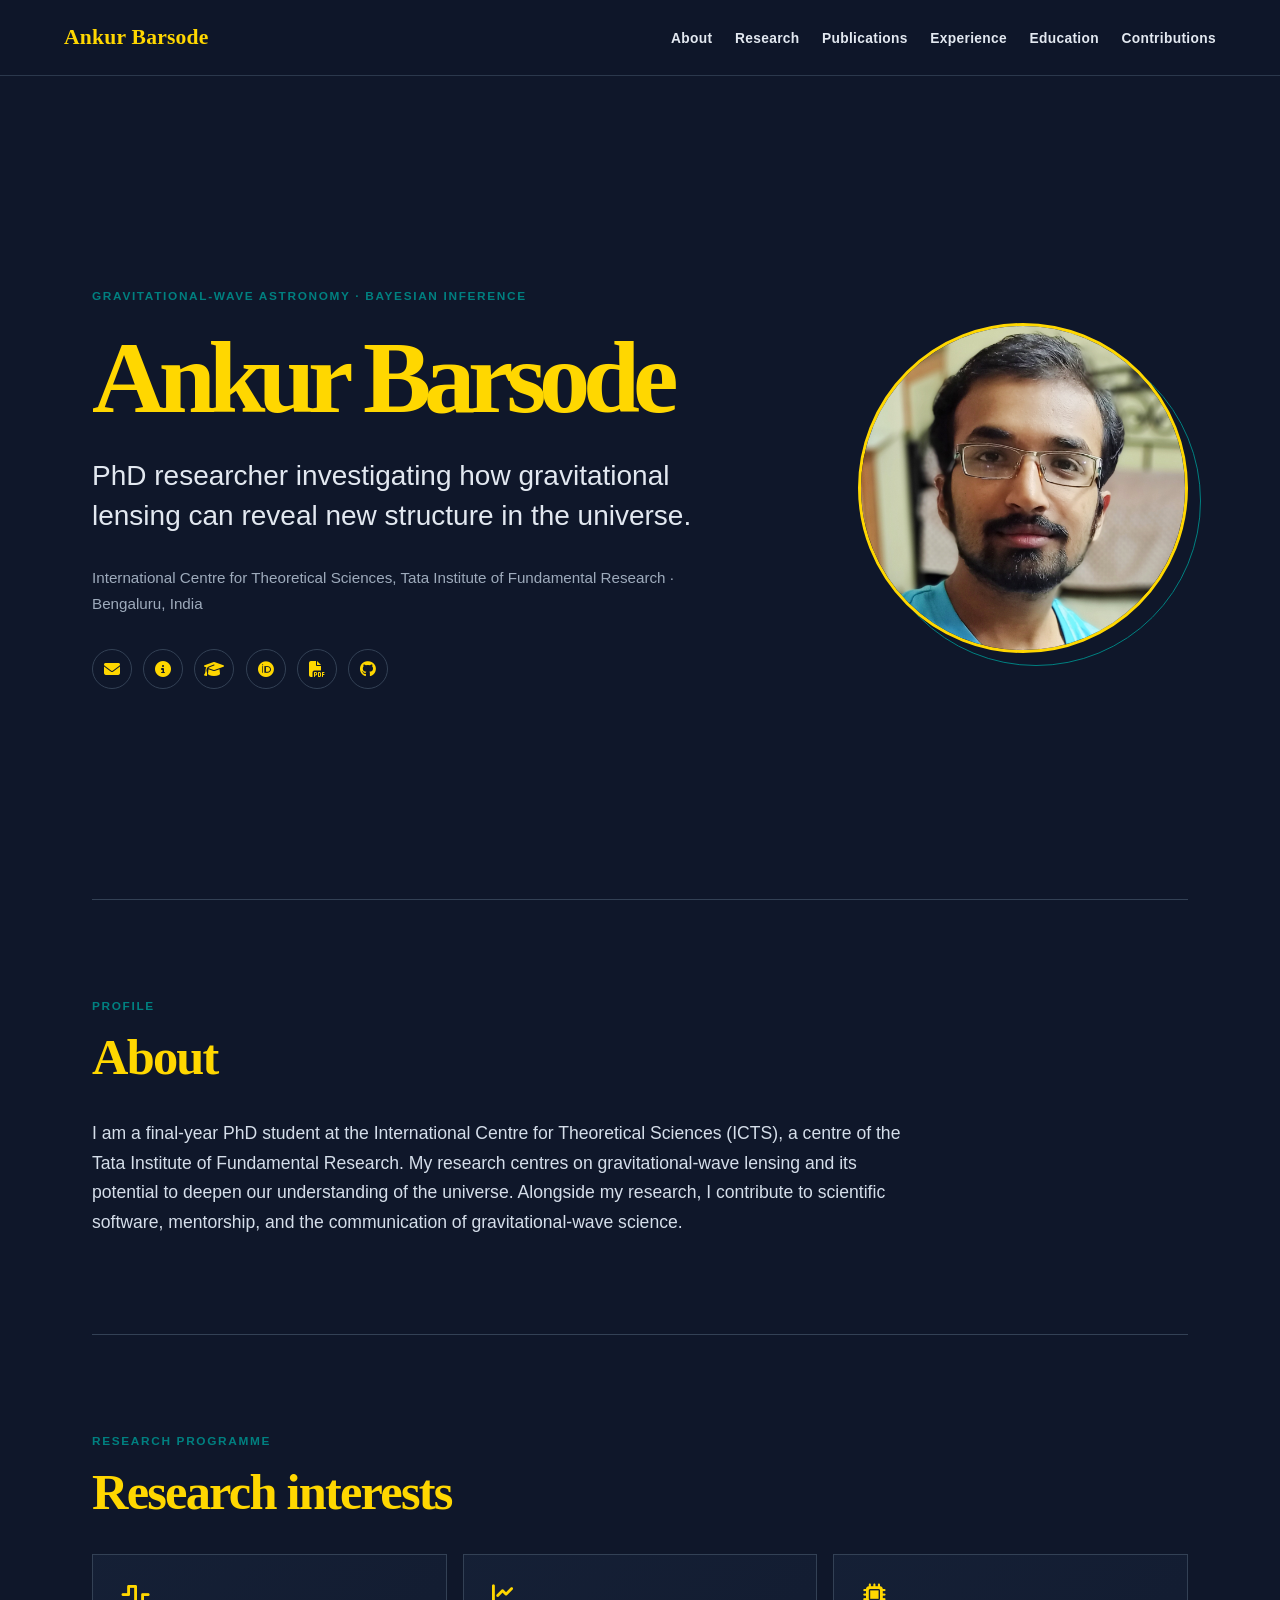
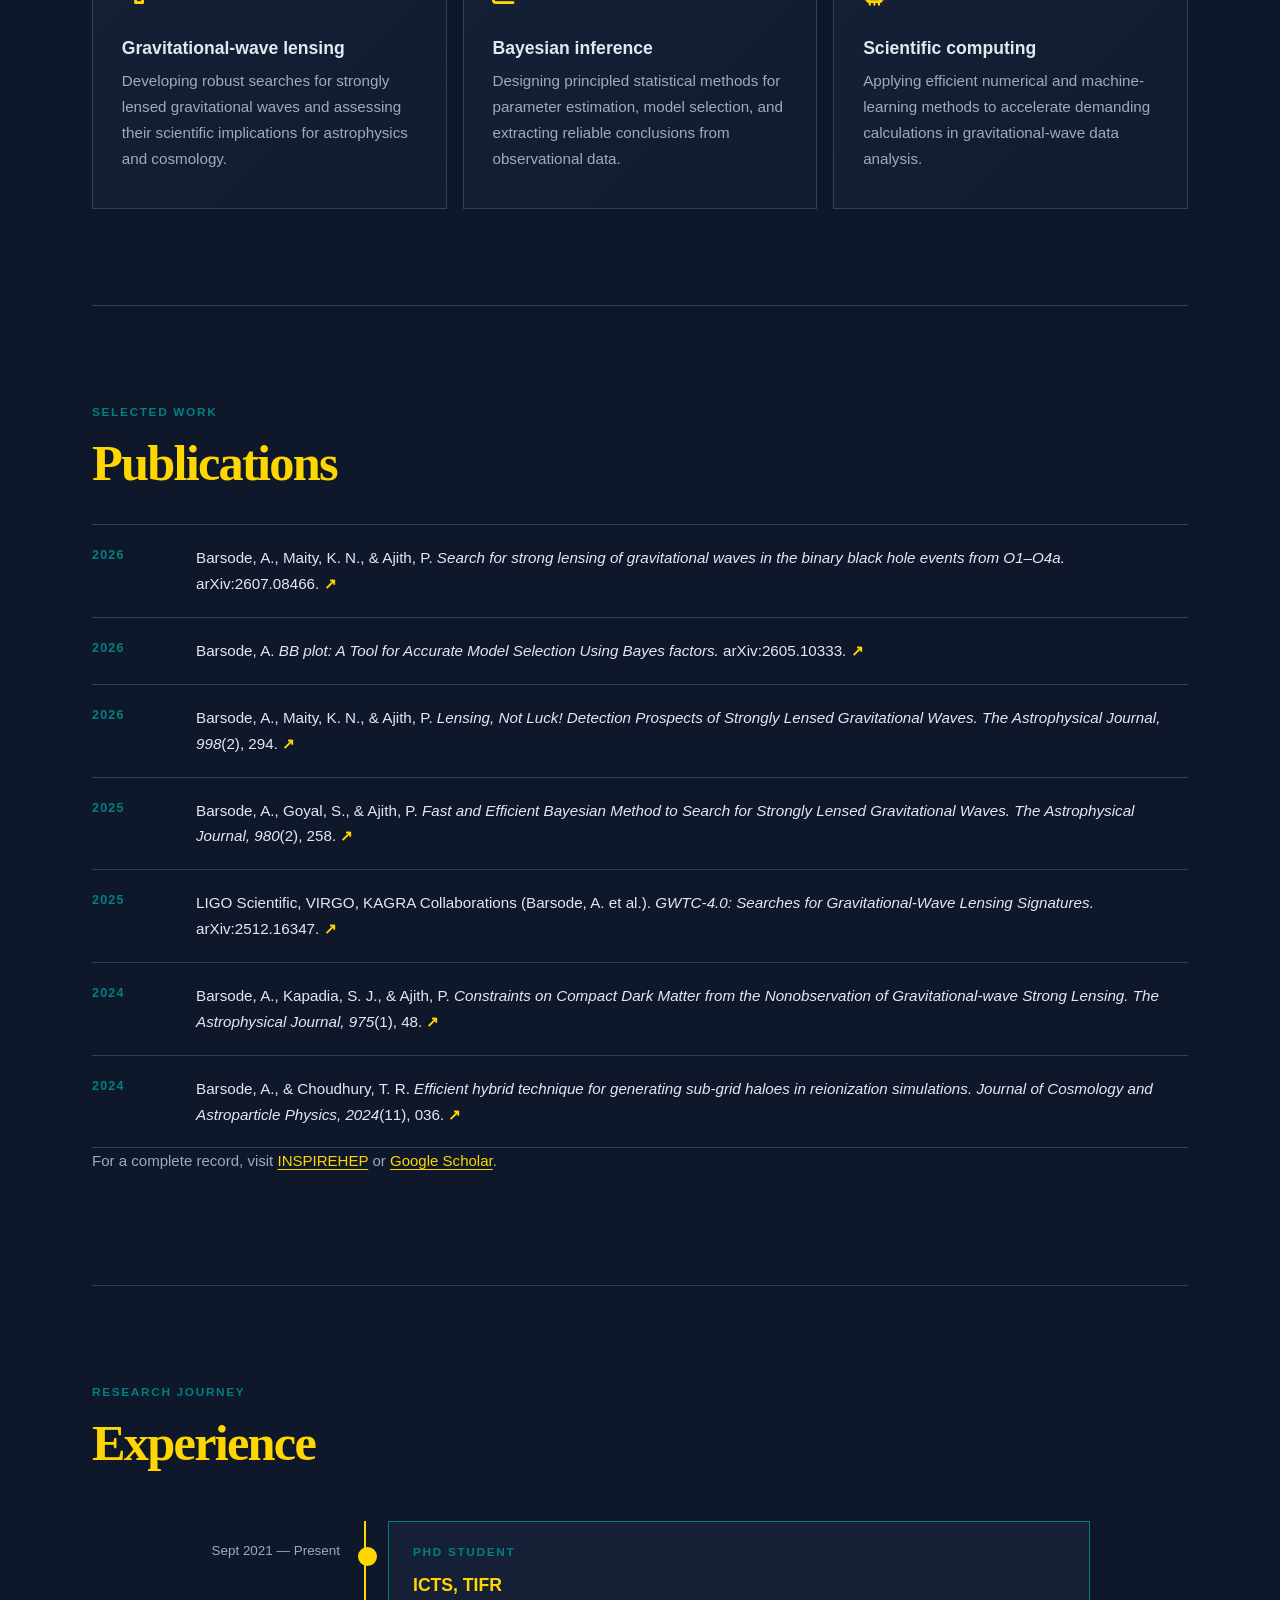
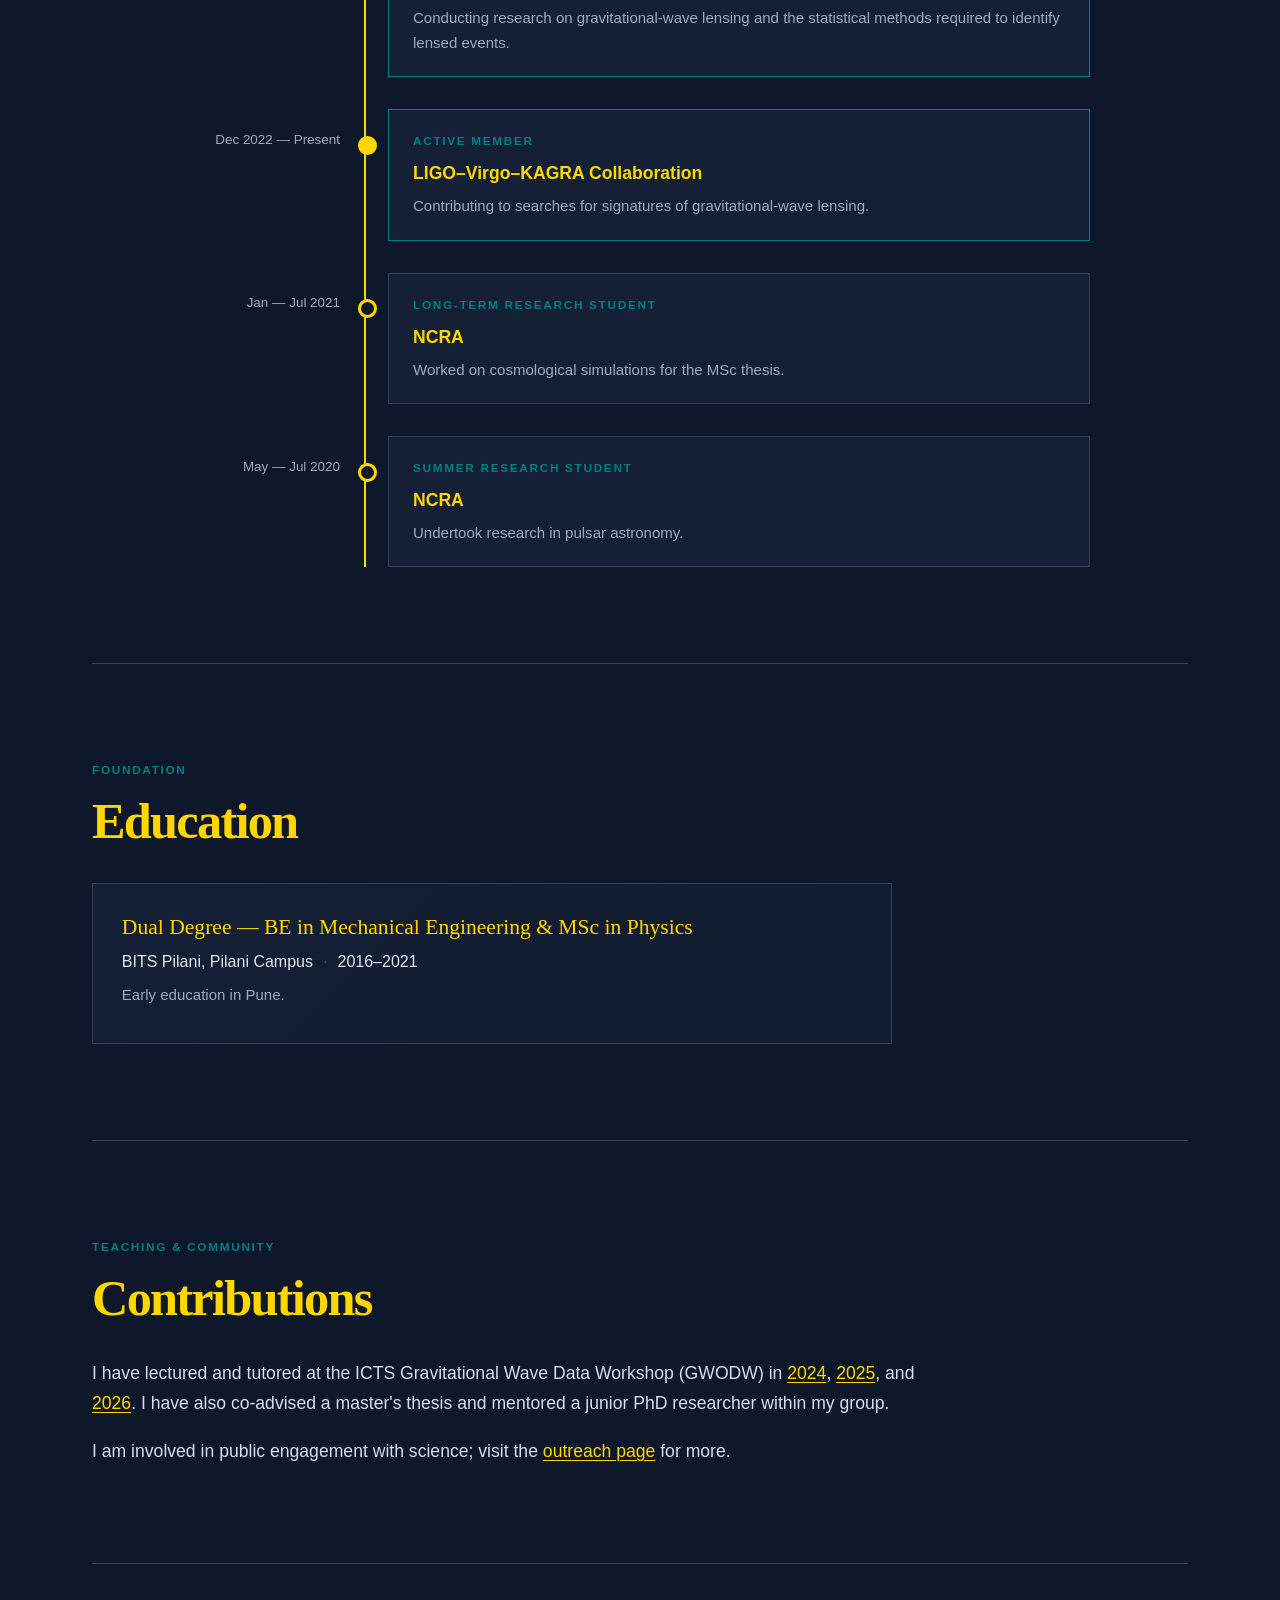
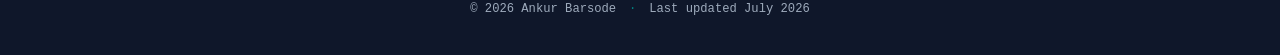
==== index.html @ 92a5ea9f "Chatgpt revamp" ====
<!DOCTYPE html>
<html lang="en">
<head>
    <meta charset="UTF-8">
    <meta name="viewport" content="width=device-width, initial-scale=1.0">
    <meta name="description" content="Ankur Barsode — researcher in gravitational-wave astronomy, lensing, and Bayesian inference.">
    <title>Ankur Barsode | Gravitational-Wave Researcher</title>
    <link rel="preconnect" href="https://cdnjs.cloudflare.com">
    <link rel="stylesheet" href="style.css">
    <link rel="stylesheet" href="https://cdnjs.cloudflare.com/ajax/libs/font-awesome/6.4.0/css/all.min.css">
</head>
<body>
    <a class="skip-link" href="#main-content">Skip to content</a>
    <button id="top-btn" onclick="topFunction()" title="Back to top" aria-label="Back to top"><i class="fas fa-arrow-up"></i></button>

    <header>
        <a href="#home" class="wordmark">Ankur Barsode</a>
        <button class="menu-toggle" type="button" onclick="toggleMenu()" aria-label="Toggle navigation" aria-expanded="false" aria-controls="nav-links">
            <span></span><span></span><span></span>
        </button>
        <nav aria-label="Primary navigation">
            <ul id="nav-links">
                <li><a href="#about" onclick="closeMenu()">About</a></li>
                <li><a href="#research" onclick="closeMenu()">Research</a></li>
                <li><a href="#publications" onclick="closeMenu()">Publications</a></li>
                <li><a href="#experience" onclick="closeMenu()">Experience</a></li>
                <li><a href="#education" onclick="closeMenu()">Education</a></li>
                <li><a href="#contributions" onclick="closeMenu()">Contributions</a></li>
            </ul>
        </nav>
    </header>

    <main id="main-content">
        <section id="home" class="hero" aria-labelledby="hero-title">
            <div class="hero-copy">
                <p class="eyebrow">Gravitational-wave astronomy · Bayesian inference</p>
                <h1 id="hero-title">Ankur Barsode</h1>
                <p class="hero-lede">PhD researcher investigating how gravitational lensing can reveal new structure in the universe.</p>
                <p class="hero-affiliation">International Centre for Theoretical Sciences, Tata Institute of Fundamental Research · Bengaluru, India</p>
                <div class="social-links" aria-label="Professional links">
                    <span id="email-icon"><a href="#" title="Email" aria-label="Email"><i class="fas fa-envelope"></i></a></span>
                    <a href="https://inspirehep.net/authors/3081663" title="INSPIREHEP" aria-label="INSPIREHEP" target="_blank" rel="noopener noreferrer"><i class="fas fa-circle-info"></i></a>
                    <a href="https://scholar.google.com/citations?user=HiMMiqgAAAAJ&amp;hl=en" title="Google Scholar" aria-label="Google Scholar" target="_blank" rel="noopener noreferrer"><i class="fas fa-graduation-cap"></i></a>
                    <a href="https://orcid.org/0009-0002-3054-7237" title="ORCID" aria-label="ORCID" target="_blank" rel="noopener noreferrer"><i class="fab fa-orcid"></i></a>
                    <a href="URL_TO_CV_PDF" title="Curriculum vitae" aria-label="Curriculum vitae" target="_blank" rel="noopener noreferrer"><i class="fas fa-file-pdf"></i></a>
                    <a href="https://github.com/anbarsode" title="GitHub" aria-label="GitHub" target="_blank" rel="noopener noreferrer"><i class="fab fa-github"></i></a>
                </div>
            </div>
            <div class="hero-portrait"><img src="Ankur_Barsode.jpg" alt="Portrait of Ankur Barsode" class="profile-pic"></div>
        </section>

        <section id="about" aria-labelledby="about-title">
            <p class="section-kicker">Profile</p><h2 id="about-title">About</h2>
            <div class="prose wide"><p>I am a final-year PhD student at the International Centre for Theoretical Sciences (ICTS), a centre of the Tata Institute of Fundamental Research. My research centres on gravitational-wave lensing and its potential to deepen our understanding of the universe. Alongside my research, I contribute to scientific software, mentorship, and the communication of gravitational-wave science.</p></div>
        </section>

        <section id="research" aria-labelledby="research-title">
            <p class="section-kicker">Research programme</p><h2 id="research-title">Research interests</h2>
            <div class="research-grid">
                <article><i class="fas fa-wave-square" aria-hidden="true"></i><h3>Gravitational-wave lensing</h3><p>Developing robust searches for strongly lensed gravitational waves and assessing their scientific implications for astrophysics and cosmology.</p></article>
                <article><i class="fas fa-chart-line" aria-hidden="true"></i><h3>Bayesian inference</h3><p>Designing principled statistical methods for parameter estimation, model selection, and extracting reliable conclusions from observational data.</p></article>
                <article><i class="fas fa-microchip" aria-hidden="true"></i><h3>Scientific computing</h3><p>Applying efficient numerical and machine-learning methods to accelerate demanding calculations in gravitational-wave data analysis.</p></article>
            </div>
        </section>

        <section id="publications" aria-labelledby="publications-title">
            <p class="section-kicker">Selected work</p><h2 id="publications-title">Publications</h2>
            <ol class="publication-list">
                <li><span>2026</span><p>Barsode, A., Maity, K. N., &amp; Ajith, P. <em>Search for strong lensing of gravitational waves in the binary black hole events from O1–O4a.</em> arXiv:2607.08466. <a href="https://arxiv.org/abs/2607.08466" target="_blank" rel="noopener noreferrer" aria-label="Open publication">↗</a></p></li>
                <li><span>2026</span><p>Barsode, A. <em>BB plot: A Tool for Accurate Model Selection Using Bayes factors.</em> arXiv:2605.10333. <a href="https://arxiv.org/abs/2605.10333" target="_blank" rel="noopener noreferrer" aria-label="Open publication">↗</a></p></li>
                <li><span>2026</span><p>Barsode, A., Maity, K. N., &amp; Ajith, P. <em>Lensing, Not Luck! Detection Prospects of Strongly Lensed Gravitational Waves.</em> <em>The Astrophysical Journal, 998</em>(2), 294. <a href="https://doi.org/10.3847/1538-4357/ae38c1" target="_blank" rel="noopener noreferrer" aria-label="Open publication">↗</a></p></li>
                <li><span>2025</span><p>Barsode, A., Goyal, S., &amp; Ajith, P. <em>Fast and Efficient Bayesian Method to Search for Strongly Lensed Gravitational Waves.</em> <em>The Astrophysical Journal, 980</em>(2), 258. <a href="https://doi.org/10.3847/1538-4357/adae10" target="_blank" rel="noopener noreferrer" aria-label="Open publication">↗</a></p></li>
                <li><span>2025</span><p>LIGO Scientific, VIRGO, KAGRA Collaborations (Barsode, A. et al.). <em>GWTC-4.0: Searches for Gravitational-Wave Lensing Signatures.</em> arXiv:2512.16347. <a href="https://arxiv.org/abs/2512.16347" target="_blank" rel="noopener noreferrer" aria-label="Open publication">↗</a></p></li>
                <li><span>2024</span><p>Barsode, A., Kapadia, S. J., &amp; Ajith, P. <em>Constraints on Compact Dark Matter from the Nonobservation of Gravitational-wave Strong Lensing.</em> <em>The Astrophysical Journal, 975</em>(1), 48. <a href="https://doi.org/10.3847/1538-4357/ad77c4" target="_blank" rel="noopener noreferrer" aria-label="Open publication">↗</a></p></li>
                <li><span>2024</span><p>Barsode, A., &amp; Choudhury, T. R. <em>Efficient hybrid technique for generating sub-grid haloes in reionization simulations.</em> <em>Journal of Cosmology and Astroparticle Physics, 2024</em>(11), 036. <a href="https://doi.org/10.1088/1475-7516/2024/11/036" target="_blank" rel="noopener noreferrer" aria-label="Open publication">↗</a></p></li>
            </ol>
            <p class="section-note">For a complete record, visit <a href="https://inspirehep.net/authors/3081663" target="_blank" rel="noopener noreferrer">INSPIREHEP</a> or <a href="https://scholar.google.com/citations?user=HiMMiqgAAAAJ&amp;hl=en" target="_blank" rel="noopener noreferrer">Google Scholar</a>.</p>
        </section>

        <section id="experience" aria-labelledby="experience-title">
            <p class="section-kicker">Research journey</p><h2 id="experience-title">Experience</h2>
            <div class="experience-timeline">
                <article class="timeline-entry current"><div class="timeline-date">Sept 2021 — Present</div><div class="timeline-card"><p class="role">PhD Student</p><h3>ICTS, TIFR</h3><p>Conducting research on gravitational-wave lensing and the statistical methods required to identify lensed events.</p></div></article>
                <article class="timeline-entry current"><div class="timeline-date">Dec 2022 — Present</div><div class="timeline-card"><p class="role">Active member</p><h3>LIGO–Virgo–KAGRA Collaboration</h3><p>Contributing to searches for signatures of gravitational-wave lensing.</p></div></article>
                <article class="timeline-entry"><div class="timeline-date">Jan — Jul 2021</div><div class="timeline-card"><p class="role">Long-term research student</p><h3>NCRA</h3><p>Worked on cosmological simulations for the MSc thesis.</p></div></article>
                <article class="timeline-entry"><div class="timeline-date">May — Jul 2020</div><div class="timeline-card"><p class="role">Summer research student</p><h3>NCRA</h3><p>Undertook research in pulsar astronomy.</p></div></article>
            </div>
        </section>

        <section id="education" aria-labelledby="education-title"><p class="section-kicker">Foundation</p><h2 id="education-title">Education</h2><div class="education-card"><p class="degree">Dual Degree — BE in Mechanical Engineering &amp; MSc in Physics</p><p>BITS Pilani, Pilani Campus <span>·</span> 2016–2021</p><p class="muted">Early education in Pune.</p></div></section>

        <section id="contributions" aria-labelledby="contributions-title"><p class="section-kicker">Teaching &amp; community</p><h2 id="contributions-title">Contributions</h2><div class="prose wide"><p>I have lectured and tutored at the ICTS Gravitational Wave Data Workshop (GWODW) in <a href="https://www.icts.res.in/discussion-meeting/gwodw2024" target="_blank" rel="noopener noreferrer">2024</a>, <a href="https://www.icts.res.in/discussion-meeting/gwodw25" target="_blank" rel="noopener noreferrer">2025</a>, and <a href="https://www.icts.res.in/discussion-meeting/GWODW2026" target="_blank" rel="noopener noreferrer">2026</a>. I have also co-advised a master's thesis and mentored a junior PhD researcher within my group.</p><p>I am involved in public engagement with science; visit the <a href="outreach.html">outreach page</a> for more.</p></div></section>
    </main>
    <footer><p>© 2026 Ankur Barsode <span>·</span> Last updated July 2026</p></footer>
    <script>
        const user = "ankur.barsode", domain = "icts.res.in";
        document.getElementById("email-icon").innerHTML = `<a href="mailto:${user}@${domain}" title="Email" aria-label="Email"><i class="fas fa-envelope"></i></a>`;
        function toggleMenu() { const nav = document.getElementById("nav-links"), button = document.querySelector(".menu-toggle"); nav.classList.toggle("active"); button.setAttribute("aria-expanded", nav.classList.contains("active")); }
        function closeMenu() { const nav = document.getElementById("nav-links"), button = document.querySelector(".menu-toggle"); nav.classList.remove("active"); button.setAttribute("aria-expanded", "false"); }
        const mybutton = document.getElementById("top-btn");
        window.addEventListener("scroll", () => { mybutton.classList.toggle("visible", window.scrollY > 500); });
        function topFunction() { window.scrollTo({ top: 0, behavior: "smooth" }); }
    </script>
</body>
</html>
---- style.css ----
:root { --bg-dark:#0f172a; --text-main:#e2e8f0; --accent-gold:#FFD700; --accent-teal:#008080; --border-color:#334155; --muted:#9eabbc; --panel:#152036; }
* { box-sizing:border-box; }
html { scroll-behavior:smooth; }
body { margin:0; background:var(--bg-dark); color:var(--text-main); font-family:Inter, "Lucida Sans", Verdana, sans-serif; line-height:1.7; }
a { color:var(--accent-gold); text-decoration-thickness:1px; text-underline-offset:3px; }
a:hover { color:#fff0a0; }
.skip-link { position:absolute; left:-999px; top:0; z-index:2000; background:var(--accent-gold); color:var(--bg-dark); padding:.6rem 1rem; font-weight:700; }.skip-link:focus { left:1rem; top:1rem; }
header { position:sticky; top:0; z-index:1000; height:76px; padding:0 max(5vw, 1.5rem); background:rgba(15,23,42,.94); backdrop-filter:blur(14px); border-bottom:1px solid rgba(51,65,85,.8); display:flex; align-items:center; justify-content:space-between; }
.wordmark { color:var(--accent-gold); font-family:Georgia, serif; font-size:1.35rem; font-weight:700; text-decoration:none; letter-spacing:.01em; }
nav ul { display:flex; gap:1.4rem; list-style:none; margin:0; padding:0; } nav a { color:var(--text-main); text-decoration:none; font-size:.86rem; font-weight:700; letter-spacing:.025em; } nav a:hover { color:var(--accent-gold); }
.menu-toggle { display:none; border:0; padding:.5rem; background:transparent; cursor:pointer; }.menu-toggle span { display:block; width:25px; height:2px; margin:5px; background:var(--accent-gold); }
main { max-width:1160px; margin:0 auto; padding:0 2rem; } section { padding:6rem 0; border-bottom:1px solid var(--border-color); scroll-margin-top:76px; }
h1,h2,h3,p { margin-top:0; } h1,h2,h3 { line-height:1.16; } h2 { color:var(--accent-gold); font-family:Georgia, serif; font-size:clamp(2rem,4vw,3.15rem); letter-spacing:-.035em; margin-bottom:2rem; } h3 { font-size:1.1rem; margin-bottom:.6rem; }
.section-kicker,.eyebrow,.role { color:var(--accent-teal); font-size:.74rem; font-weight:800; letter-spacing:.14em; text-transform:uppercase; margin-bottom:.75rem; }.section-note,.muted { color:var(--muted); font-size:.94rem; }
.hero { min-height:calc(100vh - 76px); padding:5rem 0; display:grid; grid-template-columns:1.35fr .65fr; gap:4rem; align-items:center; }.hero h1 { color:var(--accent-gold); font-family:Georgia,serif; font-size:clamp(3.3rem,8vw,6.4rem); letter-spacing:-.07em; margin-bottom:1.15rem; }.hero-lede { font-size:clamp(1.25rem,2.2vw,1.75rem); line-height:1.45; max-width:650px; }.hero-affiliation { max-width:640px; color:var(--muted); font-size:.95rem; }.hero-portrait { justify-self:end; position:relative; }.hero-portrait::after { content:""; position:absolute; inset:13px -13px -13px 13px; border:1px solid var(--accent-teal); border-radius:50%; z-index:-1; }.profile-pic { display:block; width:min(29vw,330px); aspect-ratio:1; object-fit:cover; border-radius:50%; border:3px solid var(--accent-gold); }
.social-links { display:flex; flex-wrap:wrap; gap:.7rem; margin-top:2rem; }.social-links a { align-items:center; border:1px solid var(--border-color); border-radius:50%; color:var(--accent-gold); display:flex; height:40px; justify-content:center; text-decoration:none; width:40px; }.social-links a:hover { background:var(--accent-gold); color:var(--bg-dark); }
.prose { font-size:1.1rem; color:#d5deea; }.wide { max-width:830px; }.prose p:last-child { margin-bottom:0; }
.research-grid { display:grid; grid-template-columns:repeat(3,1fr); gap:1rem; }.research-grid article,.education-card { border:1px solid var(--border-color); background:linear-gradient(135deg,rgba(21,32,54,.95),rgba(21,32,54,.5)); padding:1.8rem; }.research-grid article { min-height:255px; }.research-grid i { color:var(--accent-gold); font-size:1.4rem; margin-bottom:2rem; }.research-grid p { color:var(--muted); font-size:.95rem; margin-bottom:0; }
.publication-list { list-style:none; margin:0; padding:0; border-top:1px solid var(--border-color); }.publication-list li { display:grid; grid-template-columns:80px 1fr; gap:1.5rem; padding:1.25rem 0; border-bottom:1px solid var(--border-color); }.publication-list span { color:var(--accent-teal); font-size:.78rem; font-weight:800; letter-spacing:.1em; }.publication-list p { margin:0; font-size:.95rem; }.publication-list a { font-weight:800; text-decoration:none; }
.experience-timeline { position:relative; max-width:900px; margin:3rem auto 0; }.experience-timeline::before { background:var(--accent-gold); content:""; height:100%; left:174px; position:absolute; top:0; width:2px; }.timeline-entry { display:grid; grid-template-columns:150px 1fr; gap:48px; position:relative; padding-bottom:2rem; }.timeline-entry:last-child { padding-bottom:0; }.timeline-date { color:var(--muted); font-size:.84rem; line-height:1.4; padding-top:1.35rem; text-align:right; }.timeline-card { border:1px solid var(--border-color); background:var(--panel); padding:1.3rem 1.5rem; position:relative; }.timeline-card::before { content:""; position:absolute; width:13px; height:13px; border-radius:50%; background:var(--bg-dark); border:3px solid var(--accent-gold); left:-31px; top:1.6rem; }.timeline-entry.current .timeline-card { border-color:var(--accent-teal); }.timeline-entry.current .timeline-card::before { background:var(--accent-gold); }.timeline-card h3 { color:var(--accent-gold); }.timeline-card p:last-child { color:var(--muted); font-size:.94rem; margin-bottom:0; }
.education-card { max-width:800px; }.degree { color:var(--accent-gold); font-family:Georgia,serif; font-size:1.35rem; line-height:1.35; }.education-card p { margin-bottom:.4rem; }.education-card span,footer span { color:var(--accent-teal); padding:0 .35rem; }
footer { padding:2.2rem 1rem; color:var(--muted); font-family:monospace; font-size:.76rem; text-align:center; } footer p { margin:0; }
#top-btn { position:fixed; right:1.5rem; bottom:1.5rem; z-index:99; border:1px solid var(--accent-gold); background:var(--bg-dark); color:var(--accent-gold); cursor:pointer; width:43px; height:43px; opacity:0; pointer-events:none; transition:.2s; } #top-btn.visible { opacity:1; pointer-events:auto; } #top-btn:hover { background:var(--accent-gold); color:var(--bg-dark); }
@media (max-width:820px) { header { height:68px; } .menu-toggle { display:block; } nav ul { display:none; position:absolute; left:0; right:0; top:68px; padding:1rem 5vw 1.4rem; background:var(--bg-dark); border-bottom:1px solid var(--border-color); flex-direction:column; gap:.7rem; } nav ul.active { display:flex; } main { padding:0 1.35rem; } section { padding:4.4rem 0; scroll-margin-top:68px; }.hero { grid-template-columns:1fr; gap:2.5rem; min-height:auto; padding:4.5rem 0; }.hero-portrait { justify-self:start; grid-row:1; }.profile-pic { width:min(62vw,260px); }.hero h1 { font-size:clamp(3.1rem,15vw,5rem); }.research-grid { grid-template-columns:1fr; }.research-grid article { min-height:0; }.research-grid i { margin-bottom:1.25rem; }.experience-timeline::before { left:7px; }.timeline-entry { grid-template-columns:1fr; gap:.5rem; padding-left:28px; }.timeline-date { padding:0; text-align:left; }.timeline-card::before { left:-28px; top:1.35rem; }.publication-list li { grid-template-columns:1fr; gap:.35rem; } }
@media (prefers-reduced-motion:reduce) { html { scroll-behavior:auto; } #top-btn { transition:none; } }
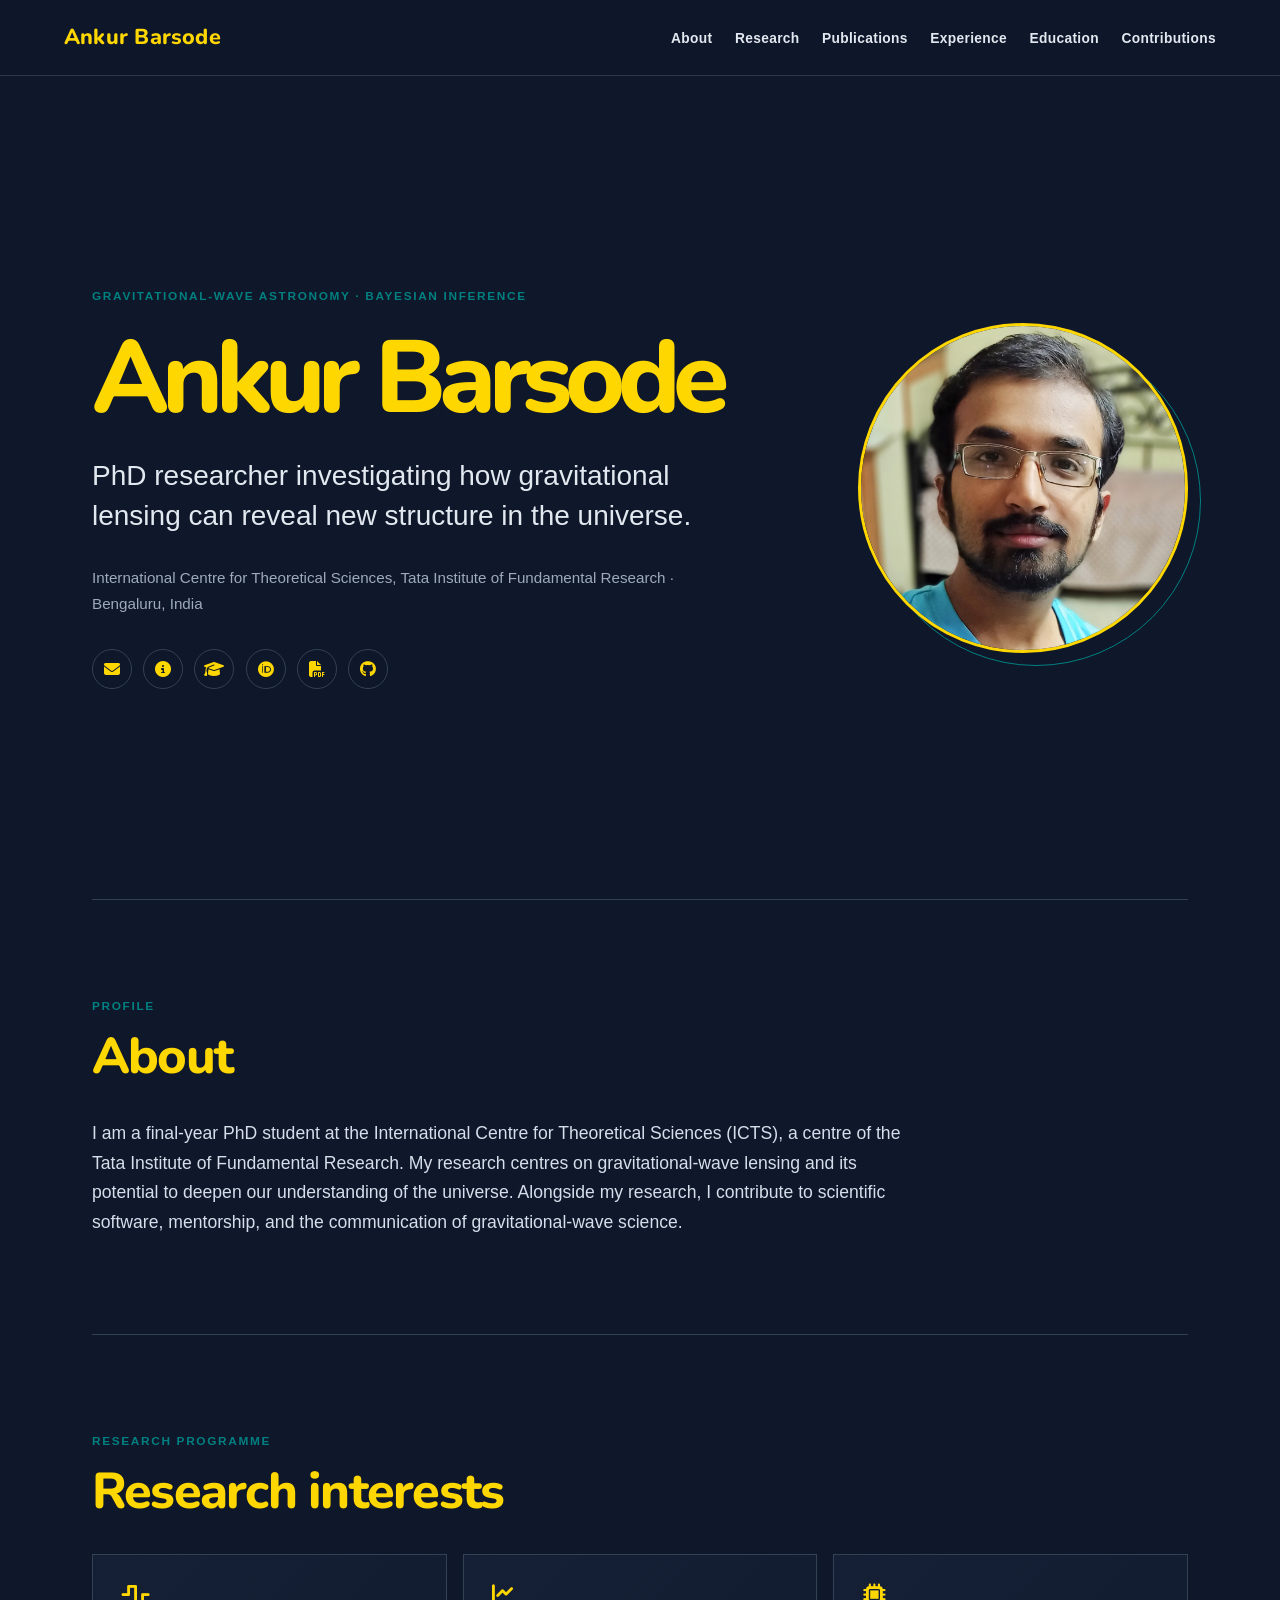
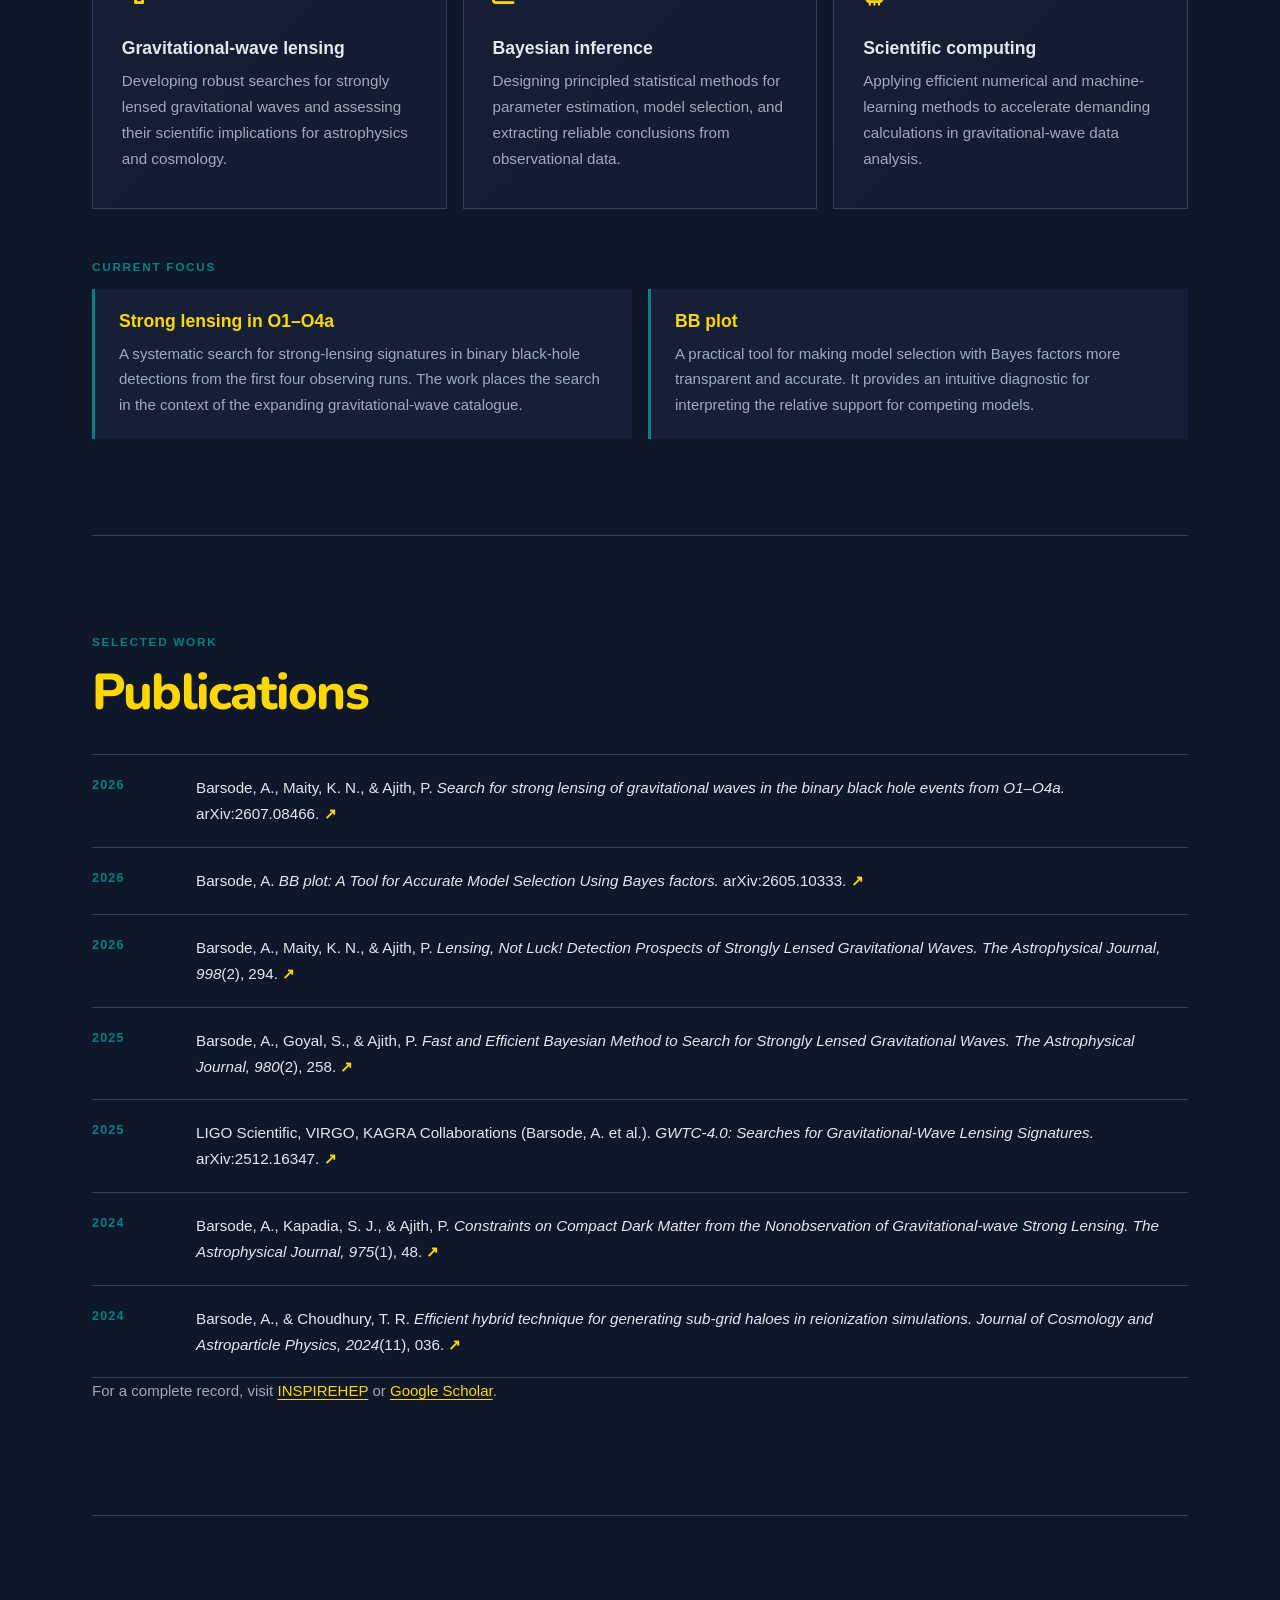
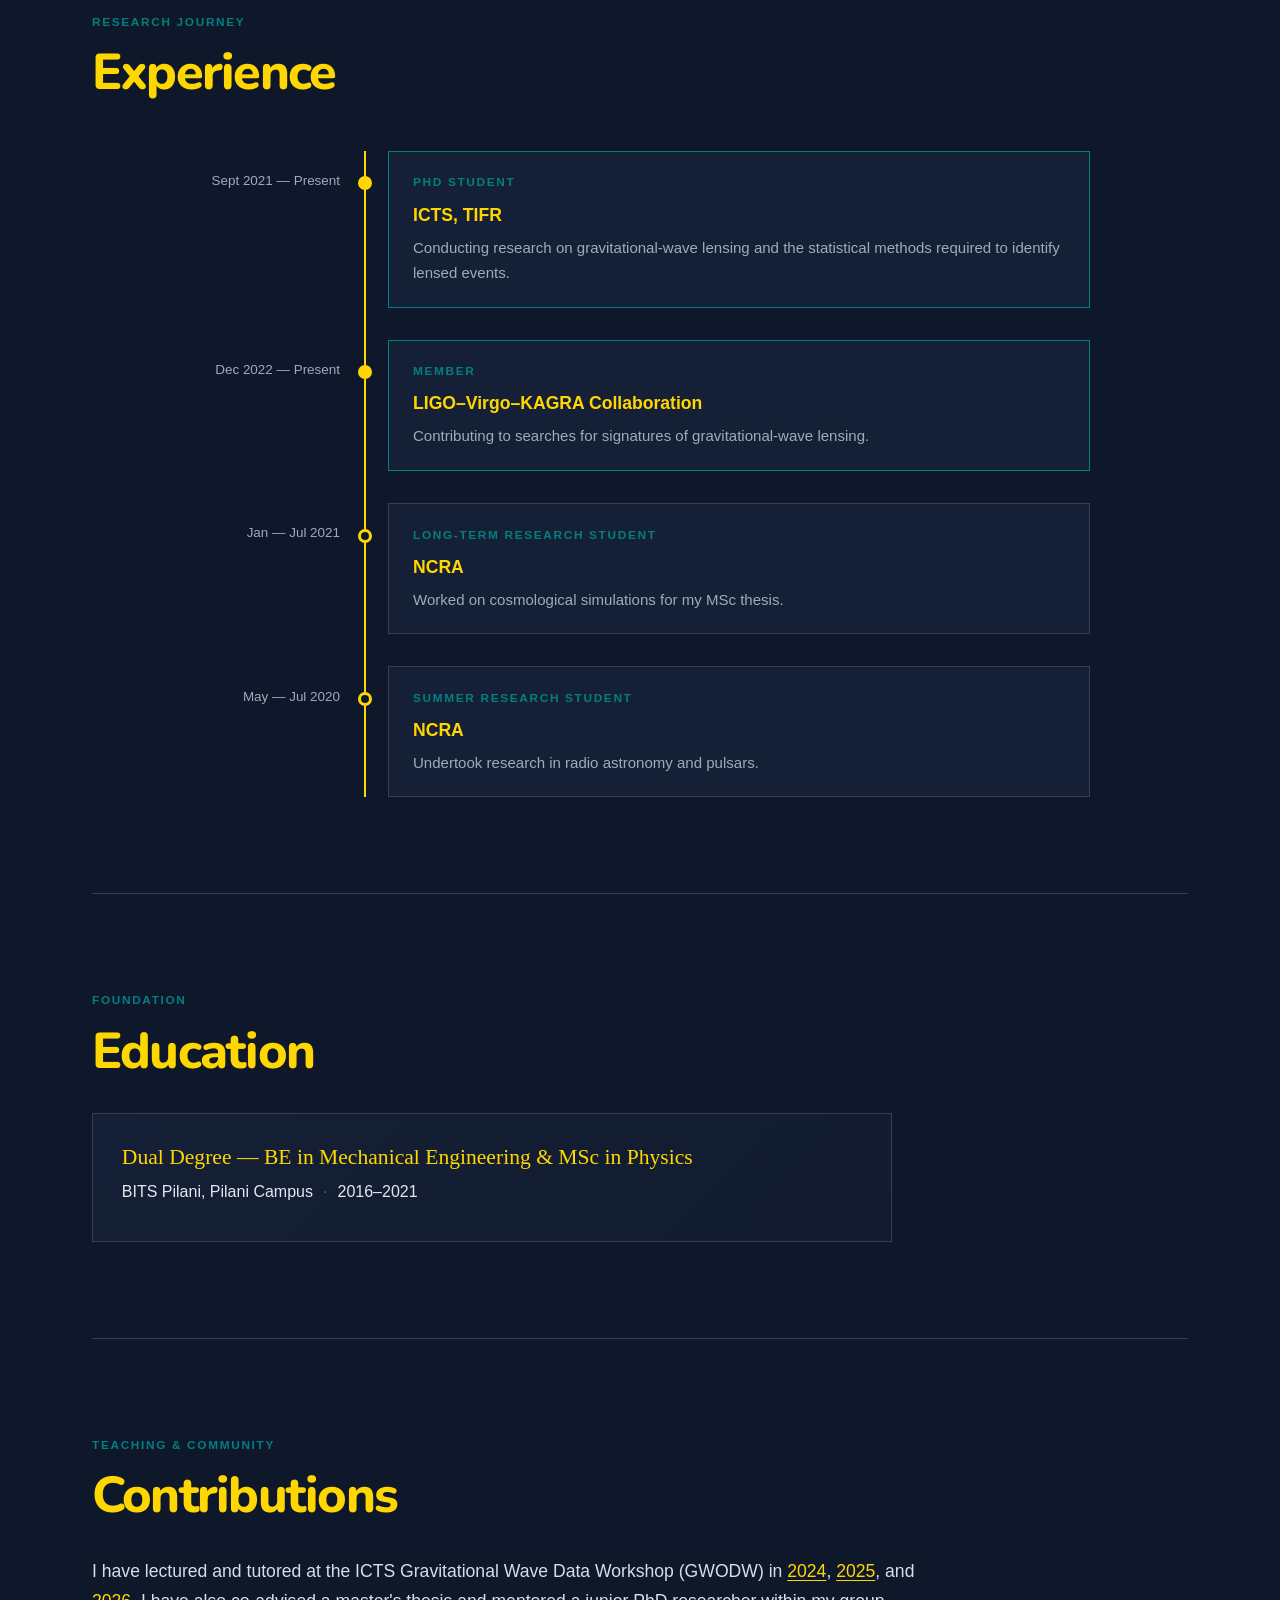
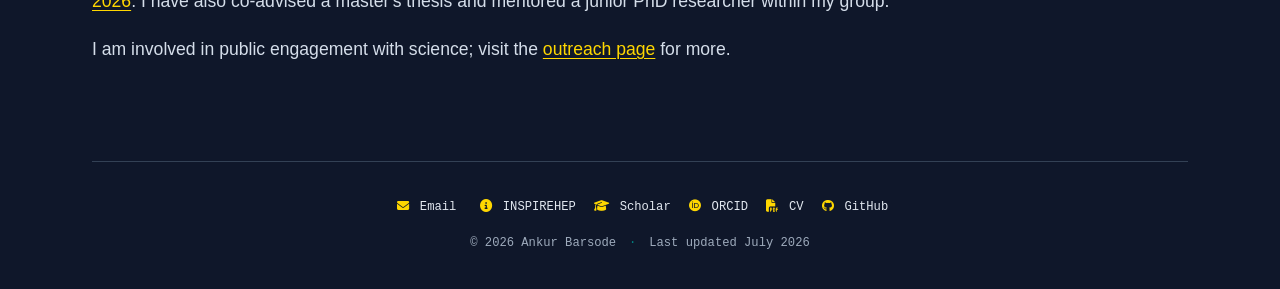
==== commit f30b6ad1: "Chatgpt revamp 2" ====
--- a/index.html
+++ b/index.html
@@ -6,6 +6,9 @@
     <meta name="description" content="Ankur Barsode — researcher in gravitational-wave astronomy, lensing, and Bayesian inference.">
     <title>Ankur Barsode | Gravitational-Wave Researcher</title>
     <link rel="preconnect" href="https://cdnjs.cloudflare.com">
+    <link rel="preconnect" href="https://fonts.googleapis.com">
+    <link rel="preconnect" href="https://fonts.gstatic.com" crossorigin>
+    <link href="https://fonts.googleapis.com/css2?family=Nunito:wght@700;800&amp;display=swap" rel="stylesheet">
     <link rel="stylesheet" href="style.css">
     <link rel="stylesheet" href="https://cdnjs.cloudflare.com/ajax/libs/font-awesome/6.4.0/css/all.min.css">
 </head>
@@ -31,12 +34,12 @@
     </header>
 
     <main id="main-content">
-        <section id="home" class="hero" aria-labelledby="hero-title">
-            <div class="hero-copy">
+        <section id="home" class="intro" aria-labelledby="intro-title">
+            <div class="intro-copy">
                 <p class="eyebrow">Gravitational-wave astronomy · Bayesian inference</p>
-                <h1 id="hero-title">Ankur Barsode</h1>
-                <p class="hero-lede">PhD researcher investigating how gravitational lensing can reveal new structure in the universe.</p>
-                <p class="hero-affiliation">International Centre for Theoretical Sciences, Tata Institute of Fundamental Research · Bengaluru, India</p>
+                <h1 id="intro-title">Ankur Barsode</h1>
+                <p class="intro-lede">PhD researcher investigating how gravitational lensing can reveal new structure in the universe.</p>
+                <p class="intro-affiliation">International Centre for Theoretical Sciences, Tata Institute of Fundamental Research · Bengaluru, India</p>
                 <div class="social-links" aria-label="Professional links">
                     <span id="email-icon"><a href="#" title="Email" aria-label="Email"><i class="fas fa-envelope"></i></a></span>
                     <a href="https://inspirehep.net/authors/3081663" title="INSPIREHEP" aria-label="INSPIREHEP" target="_blank" rel="noopener noreferrer"><i class="fas fa-circle-info"></i></a>
@@ -46,7 +49,7 @@
                     <a href="https://github.com/anbarsode" title="GitHub" aria-label="GitHub" target="_blank" rel="noopener noreferrer"><i class="fab fa-github"></i></a>
                 </div>
             </div>
-            <div class="hero-portrait"><img src="Ankur_Barsode.jpg" alt="Portrait of Ankur Barsode" class="profile-pic"></div>
+            <div class="intro-portrait"><img src="Ankur_Barsode.jpg" alt="Portrait of Ankur Barsode" class="profile-pic"></div>
         </section>
 
         <section id="about" aria-labelledby="about-title">
@@ -60,6 +63,13 @@
                 <article><i class="fas fa-wave-square" aria-hidden="true"></i><h3>Gravitational-wave lensing</h3><p>Developing robust searches for strongly lensed gravitational waves and assessing their scientific implications for astrophysics and cosmology.</p></article>
                 <article><i class="fas fa-chart-line" aria-hidden="true"></i><h3>Bayesian inference</h3><p>Designing principled statistical methods for parameter estimation, model selection, and extracting reliable conclusions from observational data.</p></article>
                 <article><i class="fas fa-microchip" aria-hidden="true"></i><h3>Scientific computing</h3><p>Applying efficient numerical and machine-learning methods to accelerate demanding calculations in gravitational-wave data analysis.</p></article>
+            </div>
+            <div class="current-focus">
+                <p class="section-kicker">Current focus</p>
+                <div class="focus-grid">
+                    <article><h3>Strong lensing in O1–O4a</h3><p>A systematic search for strong-lensing signatures in binary black-hole detections from the first four observing runs. The work places the search in the context of the expanding gravitational-wave catalogue.</p></article>
+                    <article><h3>BB plot</h3><p>A practical tool for making model selection with Bayes factors more transparent and accurate. It provides an intuitive diagnostic for interpreting the relative support for competing models.</p></article>
+                </div>
             </div>
         </section>
 
@@ -81,20 +91,31 @@
             <p class="section-kicker">Research journey</p><h2 id="experience-title">Experience</h2>
             <div class="experience-timeline">
                 <article class="timeline-entry current"><div class="timeline-date">Sept 2021 — Present</div><div class="timeline-card"><p class="role">PhD Student</p><h3>ICTS, TIFR</h3><p>Conducting research on gravitational-wave lensing and the statistical methods required to identify lensed events.</p></div></article>
-                <article class="timeline-entry current"><div class="timeline-date">Dec 2022 — Present</div><div class="timeline-card"><p class="role">Active member</p><h3>LIGO–Virgo–KAGRA Collaboration</h3><p>Contributing to searches for signatures of gravitational-wave lensing.</p></div></article>
-                <article class="timeline-entry"><div class="timeline-date">Jan — Jul 2021</div><div class="timeline-card"><p class="role">Long-term research student</p><h3>NCRA</h3><p>Worked on cosmological simulations for the MSc thesis.</p></div></article>
-                <article class="timeline-entry"><div class="timeline-date">May — Jul 2020</div><div class="timeline-card"><p class="role">Summer research student</p><h3>NCRA</h3><p>Undertook research in pulsar astronomy.</p></div></article>
+                <article class="timeline-entry current"><div class="timeline-date">Dec 2022 — Present</div><div class="timeline-card"><p class="role">Member</p><h3>LIGO–Virgo–KAGRA Collaboration</h3><p>Contributing to searches for signatures of gravitational-wave lensing.</p></div></article>
+                <article class="timeline-entry"><div class="timeline-date">Jan — Jul 2021</div><div class="timeline-card"><p class="role">Long-term research student</p><h3>NCRA</h3><p>Worked on cosmological simulations for my MSc thesis.</p></div></article>
+                <article class="timeline-entry"><div class="timeline-date">May — Jul 2020</div><div class="timeline-card"><p class="role">Summer research student</p><h3>NCRA</h3><p>Undertook research in radio astronomy and pulsars.</p></div></article>
             </div>
         </section>
 
-        <section id="education" aria-labelledby="education-title"><p class="section-kicker">Foundation</p><h2 id="education-title">Education</h2><div class="education-card"><p class="degree">Dual Degree — BE in Mechanical Engineering &amp; MSc in Physics</p><p>BITS Pilani, Pilani Campus <span>·</span> 2016–2021</p><p class="muted">Early education in Pune.</p></div></section>
+        <section id="education" aria-labelledby="education-title"><p class="section-kicker">Foundation</p><h2 id="education-title">Education</h2><div class="education-card"><p class="degree">Dual Degree — BE in Mechanical Engineering &amp; MSc in Physics</p><p>BITS Pilani, Pilani Campus <span>·</span> 2016–2021</p></div></section>
 
         <section id="contributions" aria-labelledby="contributions-title"><p class="section-kicker">Teaching &amp; community</p><h2 id="contributions-title">Contributions</h2><div class="prose wide"><p>I have lectured and tutored at the ICTS Gravitational Wave Data Workshop (GWODW) in <a href="https://www.icts.res.in/discussion-meeting/gwodw2024" target="_blank" rel="noopener noreferrer">2024</a>, <a href="https://www.icts.res.in/discussion-meeting/gwodw25" target="_blank" rel="noopener noreferrer">2025</a>, and <a href="https://www.icts.res.in/discussion-meeting/GWODW2026" target="_blank" rel="noopener noreferrer">2026</a>. I have also co-advised a master's thesis and mentored a junior PhD researcher within my group.</p><p>I am involved in public engagement with science; visit the <a href="outreach.html">outreach page</a> for more.</p></div></section>
     </main>
-    <footer><p>© 2026 Ankur Barsode <span>·</span> Last updated July 2026</p></footer>
+    <footer>
+        <div class="footer-links" aria-label="Professional links">
+            <span id="footer-email"><a href="#"><i class="fas fa-envelope" aria-hidden="true"></i> Email</a></span>
+            <a href="https://inspirehep.net/authors/3081663" target="_blank" rel="noopener noreferrer"><i class="fas fa-circle-info" aria-hidden="true"></i> INSPIREHEP</a>
+            <a href="https://scholar.google.com/citations?user=HiMMiqgAAAAJ&amp;hl=en" target="_blank" rel="noopener noreferrer"><i class="fas fa-graduation-cap" aria-hidden="true"></i> Scholar</a>
+            <a href="https://orcid.org/0009-0002-3054-7237" target="_blank" rel="noopener noreferrer"><i class="fab fa-orcid" aria-hidden="true"></i> ORCID</a>
+            <a href="URL_TO_CV_PDF" target="_blank" rel="noopener noreferrer"><i class="fas fa-file-pdf" aria-hidden="true"></i> CV</a>
+            <a href="https://github.com/anbarsode" target="_blank" rel="noopener noreferrer"><i class="fab fa-github" aria-hidden="true"></i> GitHub</a>
+        </div>
+        <p>© 2026 Ankur Barsode <span>·</span> Last updated July 2026</p>
+    </footer>
     <script>
         const user = "ankur.barsode", domain = "icts.res.in";
         document.getElementById("email-icon").innerHTML = `<a href="mailto:${user}@${domain}" title="Email" aria-label="Email"><i class="fas fa-envelope"></i></a>`;
+        document.getElementById("footer-email").innerHTML = `<a href="mailto:${user}@${domain}"><i class="fas fa-envelope" aria-hidden="true"></i> Email</a>`;
         function toggleMenu() { const nav = document.getElementById("nav-links"), button = document.querySelector(".menu-toggle"); nav.classList.toggle("active"); button.setAttribute("aria-expanded", nav.classList.contains("active")); }
         function closeMenu() { const nav = document.getElementById("nav-links"), button = document.querySelector(".menu-toggle"); nav.classList.remove("active"); button.setAttribute("aria-expanded", "false"); }
         const mybutton = document.getElementById("top-btn");
--- a/style.css
+++ b/style.css
@@ -12,7 +12,7 @@
 main { max-width:1160px; margin:0 auto; padding:0 2rem; } section { padding:6rem 0; border-bottom:1px solid var(--border-color); scroll-margin-top:76px; }
 h1,h2,h3,p { margin-top:0; } h1,h2,h3 { line-height:1.16; } h2 { color:var(--accent-gold); font-family:Georgia, serif; font-size:clamp(2rem,4vw,3.15rem); letter-spacing:-.035em; margin-bottom:2rem; } h3 { font-size:1.1rem; margin-bottom:.6rem; }
 .section-kicker,.eyebrow,.role { color:var(--accent-teal); font-size:.74rem; font-weight:800; letter-spacing:.14em; text-transform:uppercase; margin-bottom:.75rem; }.section-note,.muted { color:var(--muted); font-size:.94rem; }
-.hero { min-height:calc(100vh - 76px); padding:5rem 0; display:grid; grid-template-columns:1.35fr .65fr; gap:4rem; align-items:center; }.hero h1 { color:var(--accent-gold); font-family:Georgia,serif; font-size:clamp(3.3rem,8vw,6.4rem); letter-spacing:-.07em; margin-bottom:1.15rem; }.hero-lede { font-size:clamp(1.25rem,2.2vw,1.75rem); line-height:1.45; max-width:650px; }.hero-affiliation { max-width:640px; color:var(--muted); font-size:.95rem; }.hero-portrait { justify-self:end; position:relative; }.hero-portrait::after { content:""; position:absolute; inset:13px -13px -13px 13px; border:1px solid var(--accent-teal); border-radius:50%; z-index:-1; }.profile-pic { display:block; width:min(29vw,330px); aspect-ratio:1; object-fit:cover; border-radius:50%; border:3px solid var(--accent-gold); }
+.profile-pic { display:block; width:min(29vw,330px); aspect-ratio:1; object-fit:cover; border-radius:50%; border:3px solid var(--accent-gold); }
 .social-links { display:flex; flex-wrap:wrap; gap:.7rem; margin-top:2rem; }.social-links a { align-items:center; border:1px solid var(--border-color); border-radius:50%; color:var(--accent-gold); display:flex; height:40px; justify-content:center; text-decoration:none; width:40px; }.social-links a:hover { background:var(--accent-gold); color:var(--bg-dark); }
 .prose { font-size:1.1rem; color:#d5deea; }.wide { max-width:830px; }.prose p:last-child { margin-bottom:0; }
 .research-grid { display:grid; grid-template-columns:repeat(3,1fr); gap:1rem; }.research-grid article,.education-card { border:1px solid var(--border-color); background:linear-gradient(135deg,rgba(21,32,54,.95),rgba(21,32,54,.5)); padding:1.8rem; }.research-grid article { min-height:255px; }.research-grid i { color:var(--accent-gold); font-size:1.4rem; margin-bottom:2rem; }.research-grid p { color:var(--muted); font-size:.95rem; margin-bottom:0; }
@@ -21,5 +21,38 @@
 .education-card { max-width:800px; }.degree { color:var(--accent-gold); font-family:Georgia,serif; font-size:1.35rem; line-height:1.35; }.education-card p { margin-bottom:.4rem; }.education-card span,footer span { color:var(--accent-teal); padding:0 .35rem; }
 footer { padding:2.2rem 1rem; color:var(--muted); font-family:monospace; font-size:.76rem; text-align:center; } footer p { margin:0; }
 #top-btn { position:fixed; right:1.5rem; bottom:1.5rem; z-index:99; border:1px solid var(--accent-gold); background:var(--bg-dark); color:var(--accent-gold); cursor:pointer; width:43px; height:43px; opacity:0; pointer-events:none; transition:.2s; } #top-btn.visible { opacity:1; pointer-events:auto; } #top-btn:hover { background:var(--accent-gold); color:var(--bg-dark); }
-@media (max-width:820px) { header { height:68px; } .menu-toggle { display:block; } nav ul { display:none; position:absolute; left:0; right:0; top:68px; padding:1rem 5vw 1.4rem; background:var(--bg-dark); border-bottom:1px solid var(--border-color); flex-direction:column; gap:.7rem; } nav ul.active { display:flex; } main { padding:0 1.35rem; } section { padding:4.4rem 0; scroll-margin-top:68px; }.hero { grid-template-columns:1fr; gap:2.5rem; min-height:auto; padding:4.5rem 0; }.hero-portrait { justify-self:start; grid-row:1; }.profile-pic { width:min(62vw,260px); }.hero h1 { font-size:clamp(3.1rem,15vw,5rem); }.research-grid { grid-template-columns:1fr; }.research-grid article { min-height:0; }.research-grid i { margin-bottom:1.25rem; }.experience-timeline::before { left:7px; }.timeline-entry { grid-template-columns:1fr; gap:.5rem; padding-left:28px; }.timeline-date { padding:0; text-align:left; }.timeline-card::before { left:-28px; top:1.35rem; }.publication-list li { grid-template-columns:1fr; gap:.35rem; } }
+@media (max-width:820px) { header { height:68px; } .menu-toggle { display:block; } nav ul { display:none; position:absolute; left:0; right:0; top:68px; padding:1rem 5vw 1.4rem; background:var(--bg-dark); border-bottom:1px solid var(--border-color); flex-direction:column; gap:.7rem; } nav ul.active { display:flex; } main { padding:0 1.35rem; } section { padding:4.4rem 0; scroll-margin-top:68px; }.profile-pic { width:min(62vw,260px); }.research-grid { grid-template-columns:1fr; }.research-grid article { min-height:0; }.research-grid i { margin-bottom:1.25rem; }.experience-timeline::before { left:7px; }.timeline-entry { grid-template-columns:1fr; gap:.5rem; padding-left:28px; }.timeline-date { padding:0; text-align:left; }.timeline-card::before { left:-28px; top:1.35rem; }.publication-list li { grid-template-columns:1fr; gap:.35rem; } }
 @media (prefers-reduced-motion:reduce) { html { scroll-behavior:auto; } #top-btn { transition:none; } }
+
+/* Intro, research-focus, and link refinements */
+.wordmark { font-family:Nunito, "Lucida Sans", Verdana, sans-serif; font-weight:800; }
+.intro { min-height:calc(100vh - 76px); padding:5rem 0; display:grid; grid-template-columns:1.35fr .65fr; gap:4rem; align-items:center; }
+.intro h1 { color:var(--accent-gold); font-family:Nunito, "Lucida Sans", Verdana, sans-serif; font-size:clamp(3.3rem,8vw,6.4rem); font-weight:800; letter-spacing:-.07em; margin-bottom:1.15rem; }
+.intro-lede { font-size:clamp(1.25rem,2.2vw,1.75rem); line-height:1.45; max-width:650px; }
+.intro-affiliation { max-width:640px; color:var(--muted); font-size:.95rem; }
+.intro-portrait { justify-self:end; position:relative; }
+.intro-portrait::after { content:""; position:absolute; inset:13px -13px -13px 13px; border:1px solid var(--accent-teal); border-radius:50%; z-index:-1; }
+.current-focus { margin-top:3rem; }
+.focus-grid { display:grid; grid-template-columns:repeat(2,1fr); gap:1rem; }
+.focus-grid article { border-left:3px solid var(--accent-teal); background:var(--panel); padding:1.35rem 1.5rem; }
+.focus-grid h3 { color:var(--accent-gold); }
+.focus-grid p { color:var(--muted); font-size:.94rem; margin-bottom:0; }
+.footer-links i { color:var(--accent-gold); margin-right:.2rem; }
+.timeline-card::before { left:-24px; }
+
+@media (max-width:820px) {
+    .intro { grid-template-columns:1fr; gap:2.5rem; min-height:auto; padding:4.5rem 0; }
+    .intro-portrait { justify-self:start; grid-row:1; }
+    .intro h1 { font-size:clamp(3.1rem,15vw,5rem); }
+    .focus-grid { grid-template-columns:1fr; }
+    .timeline-card::before { left:-21px; }
+}
+
+/* Final typography and alignment refinements */
+h2 { font-family:Nunito, "Lucida Sans", Verdana, sans-serif; font-weight:800; }
+.timeline-card::before { box-sizing:border-box; width:14px; height:14px; left:-24px; top:1.55rem; transform:translateX(-50%); }
+.footer-links { display:flex; flex-wrap:wrap; justify-content:center; gap:.5rem 1.15rem; margin-bottom:1rem; }
+.footer-links a { color:var(--text-main); text-decoration:none; }
+.footer-links a:hover { color:var(--accent-gold); }
+
+@media (max-width:820px) { .timeline-card::before { left:-21px; top:1.35rem; } }
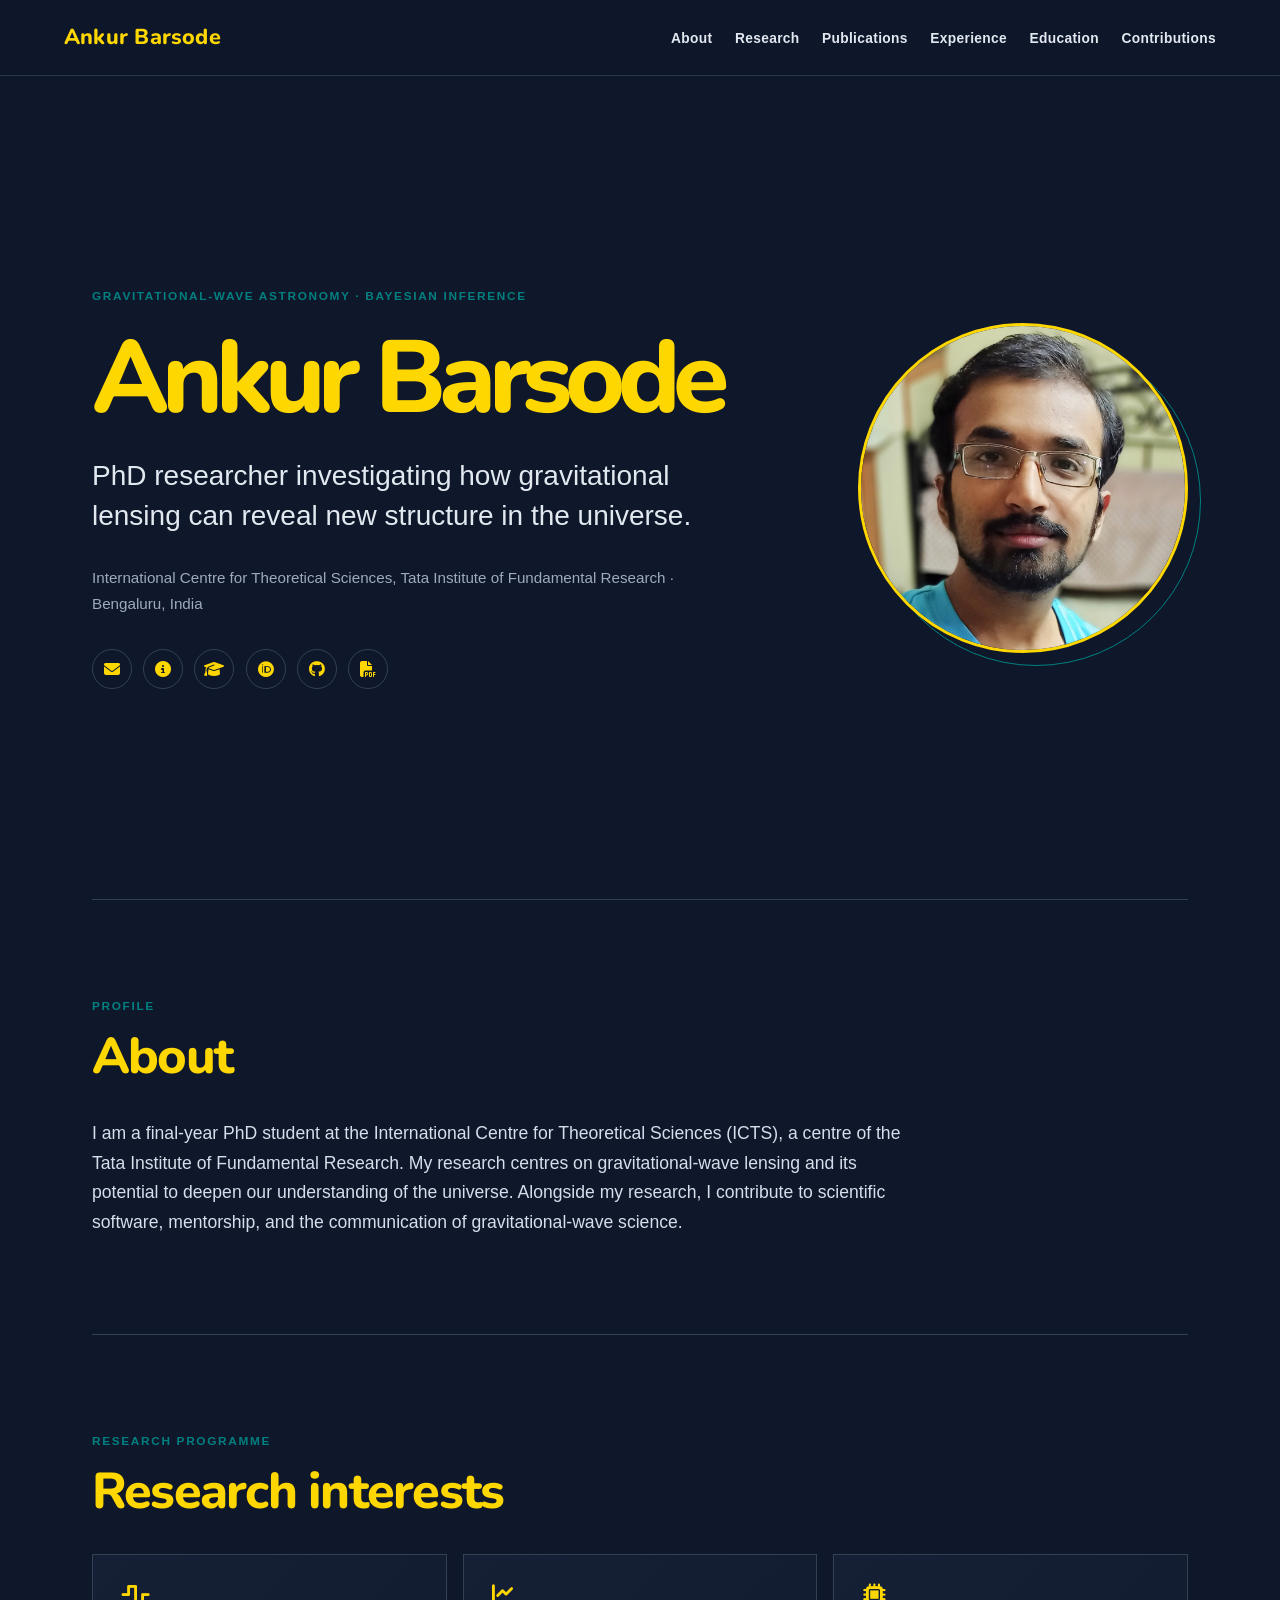
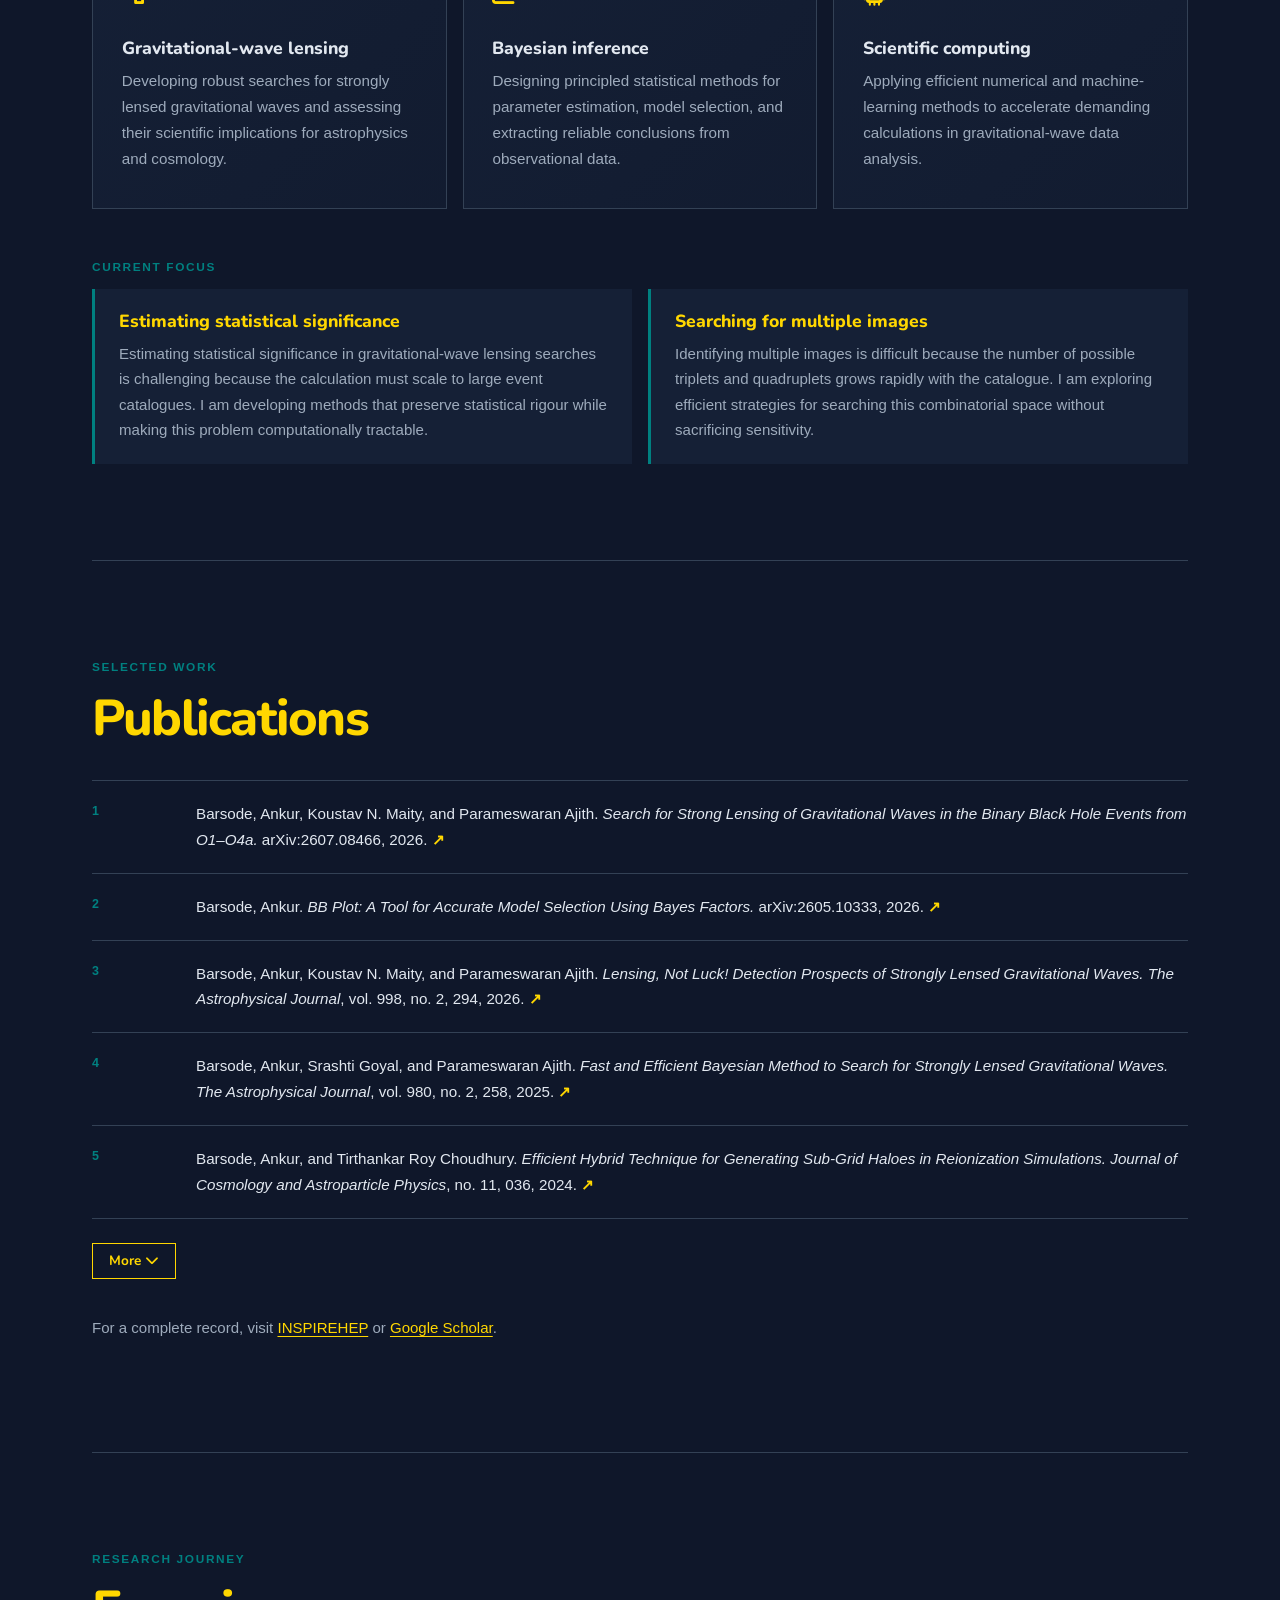
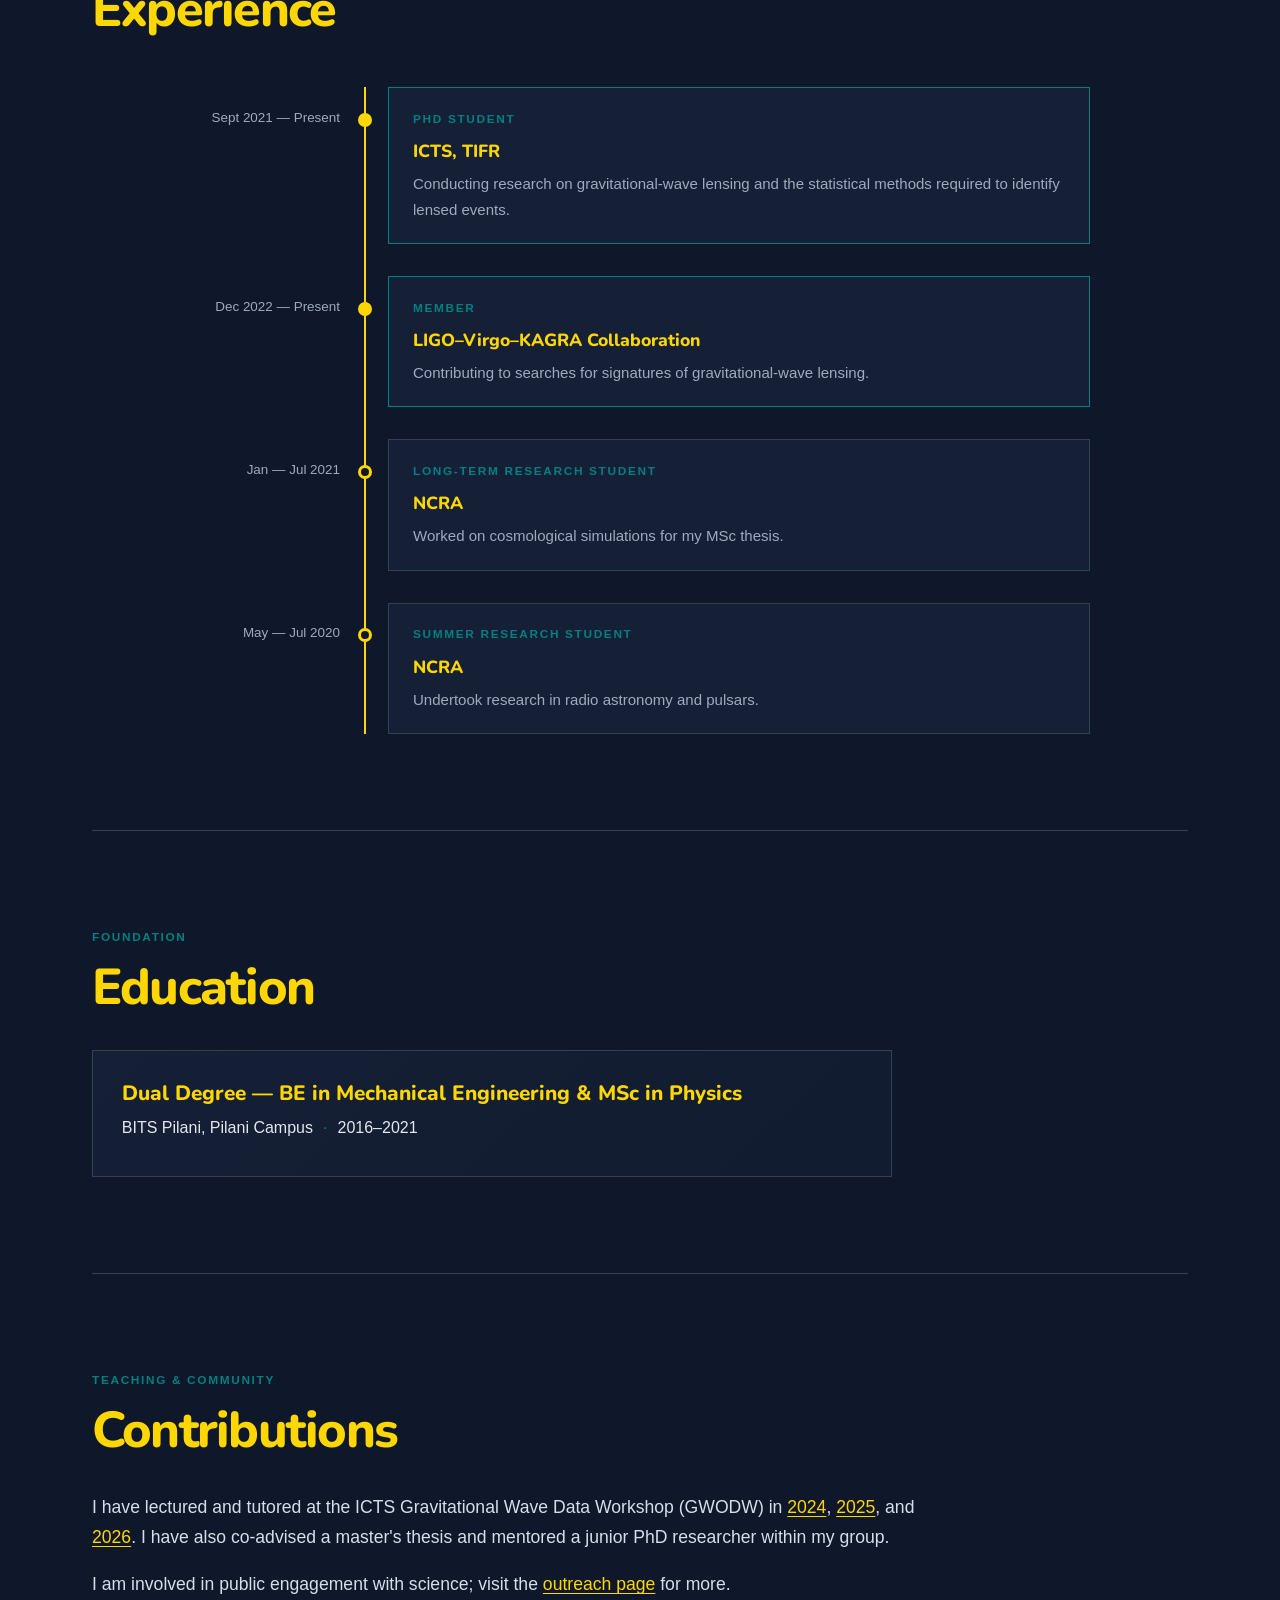
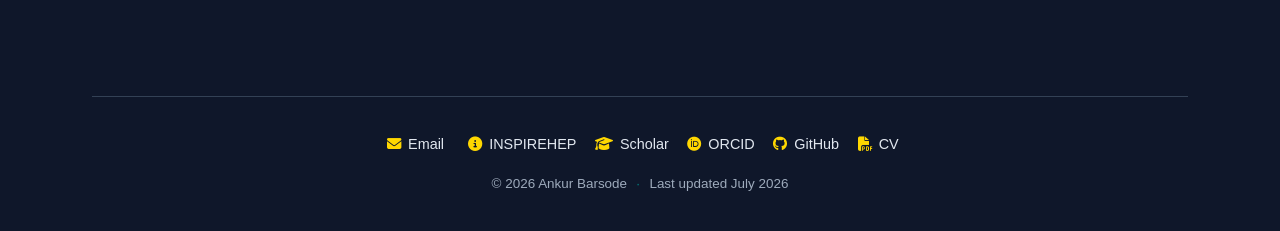
==== commit 3a6638e4: "Chatgpt revamp 3" ====
--- a/index.html
+++ b/index.html
@@ -45,8 +45,8 @@
                     <a href="https://inspirehep.net/authors/3081663" title="INSPIREHEP" aria-label="INSPIREHEP" target="_blank" rel="noopener noreferrer"><i class="fas fa-circle-info"></i></a>
                     <a href="https://scholar.google.com/citations?user=HiMMiqgAAAAJ&amp;hl=en" title="Google Scholar" aria-label="Google Scholar" target="_blank" rel="noopener noreferrer"><i class="fas fa-graduation-cap"></i></a>
                     <a href="https://orcid.org/0009-0002-3054-7237" title="ORCID" aria-label="ORCID" target="_blank" rel="noopener noreferrer"><i class="fab fa-orcid"></i></a>
+                    <a href="https://github.com/anbarsode" title="GitHub" aria-label="GitHub" target="_blank" rel="noopener noreferrer"><i class="fab fa-github"></i></a>
                     <a href="URL_TO_CV_PDF" title="Curriculum vitae" aria-label="Curriculum vitae" target="_blank" rel="noopener noreferrer"><i class="fas fa-file-pdf"></i></a>
-                    <a href="https://github.com/anbarsode" title="GitHub" aria-label="GitHub" target="_blank" rel="noopener noreferrer"><i class="fab fa-github"></i></a>
                 </div>
             </div>
             <div class="intro-portrait"><img src="Ankur_Barsode.jpg" alt="Portrait of Ankur Barsode" class="profile-pic"></div>
@@ -67,23 +67,27 @@
             <div class="current-focus">
                 <p class="section-kicker">Current focus</p>
                 <div class="focus-grid">
-                    <article><h3>Strong lensing in O1–O4a</h3><p>A systematic search for strong-lensing signatures in binary black-hole detections from the first four observing runs. The work places the search in the context of the expanding gravitational-wave catalogue.</p></article>
-                    <article><h3>BB plot</h3><p>A practical tool for making model selection with Bayes factors more transparent and accurate. It provides an intuitive diagnostic for interpreting the relative support for competing models.</p></article>
+                    <article><h3>Estimating statistical significance</h3><p>Estimating statistical significance in gravitational-wave lensing searches is challenging because the calculation must scale to large event catalogues. I am developing methods that preserve statistical rigour while making this problem computationally tractable.</p></article>
+                    <article><h3>Searching for multiple images</h3><p>Identifying multiple images is difficult because the number of possible triplets and quadruplets grows rapidly with the catalogue. I am exploring efficient strategies for searching this combinatorial space without sacrificing sensitivity.</p></article>
                 </div>
             </div>
         </section>
 
         <section id="publications" aria-labelledby="publications-title">
             <p class="section-kicker">Selected work</p><h2 id="publications-title">Publications</h2>
-            <ol class="publication-list">
-                <li><span>2026</span><p>Barsode, A., Maity, K. N., &amp; Ajith, P. <em>Search for strong lensing of gravitational waves in the binary black hole events from O1–O4a.</em> arXiv:2607.08466. <a href="https://arxiv.org/abs/2607.08466" target="_blank" rel="noopener noreferrer" aria-label="Open publication">↗</a></p></li>
-                <li><span>2026</span><p>Barsode, A. <em>BB plot: A Tool for Accurate Model Selection Using Bayes factors.</em> arXiv:2605.10333. <a href="https://arxiv.org/abs/2605.10333" target="_blank" rel="noopener noreferrer" aria-label="Open publication">↗</a></p></li>
-                <li><span>2026</span><p>Barsode, A., Maity, K. N., &amp; Ajith, P. <em>Lensing, Not Luck! Detection Prospects of Strongly Lensed Gravitational Waves.</em> <em>The Astrophysical Journal, 998</em>(2), 294. <a href="https://doi.org/10.3847/1538-4357/ae38c1" target="_blank" rel="noopener noreferrer" aria-label="Open publication">↗</a></p></li>
-                <li><span>2025</span><p>Barsode, A., Goyal, S., &amp; Ajith, P. <em>Fast and Efficient Bayesian Method to Search for Strongly Lensed Gravitational Waves.</em> <em>The Astrophysical Journal, 980</em>(2), 258. <a href="https://doi.org/10.3847/1538-4357/adae10" target="_blank" rel="noopener noreferrer" aria-label="Open publication">↗</a></p></li>
-                <li><span>2025</span><p>LIGO Scientific, VIRGO, KAGRA Collaborations (Barsode, A. et al.). <em>GWTC-4.0: Searches for Gravitational-Wave Lensing Signatures.</em> arXiv:2512.16347. <a href="https://arxiv.org/abs/2512.16347" target="_blank" rel="noopener noreferrer" aria-label="Open publication">↗</a></p></li>
-                <li><span>2024</span><p>Barsode, A., Kapadia, S. J., &amp; Ajith, P. <em>Constraints on Compact Dark Matter from the Nonobservation of Gravitational-wave Strong Lensing.</em> <em>The Astrophysical Journal, 975</em>(1), 48. <a href="https://doi.org/10.3847/1538-4357/ad77c4" target="_blank" rel="noopener noreferrer" aria-label="Open publication">↗</a></p></li>
-                <li><span>2024</span><p>Barsode, A., &amp; Choudhury, T. R. <em>Efficient hybrid technique for generating sub-grid haloes in reionization simulations.</em> <em>Journal of Cosmology and Astroparticle Physics, 2024</em>(11), 036. <a href="https://doi.org/10.1088/1475-7516/2024/11/036" target="_blank" rel="noopener noreferrer" aria-label="Open publication">↗</a></p></li>
+            <ol class="publication-list" id="publication-list">
+                <li><span>1</span><p>Barsode, Ankur, Koustav N. Maity, and Parameswaran Ajith. <em>Search for Strong Lensing of Gravitational Waves in the Binary Black Hole Events from O1–O4a.</em> arXiv:2607.08466, 2026. <a href="https://arxiv.org/abs/2607.08466" target="_blank" rel="noopener noreferrer" aria-label="Open publication">↗</a></p></li>
+                <li><span>2</span><p>Barsode, Ankur. <em>BB Plot: A Tool for Accurate Model Selection Using Bayes Factors.</em> arXiv:2605.10333, 2026. <a href="https://arxiv.org/abs/2605.10333" target="_blank" rel="noopener noreferrer" aria-label="Open publication">↗</a></p></li>
+                <li><span>3</span><p>Barsode, Ankur, Koustav N. Maity, and Parameswaran Ajith. <em>Lensing, Not Luck! Detection Prospects of Strongly Lensed Gravitational Waves.</em> <em>The Astrophysical Journal</em>, vol. 998, no. 2, 294, 2026. <a href="https://doi.org/10.3847/1538-4357/ae38c1" target="_blank" rel="noopener noreferrer" aria-label="Open publication">↗</a></p></li>
+                <li><span>4</span><p>Barsode, Ankur, Srashti Goyal, and Parameswaran Ajith. <em>Fast and Efficient Bayesian Method to Search for Strongly Lensed Gravitational Waves.</em> <em>The Astrophysical Journal</em>, vol. 980, no. 2, 258, 2025. <a href="https://doi.org/10.3847/1538-4357/adae10" target="_blank" rel="noopener noreferrer" aria-label="Open publication">↗</a></p></li>
+                <li><span>5</span><p>Barsode, Ankur, and Tirthankar Roy Choudhury. <em>Efficient Hybrid Technique for Generating Sub-Grid Haloes in Reionization Simulations.</em> <em>Journal of Cosmology and Astroparticle Physics</em>, no. 11, 036, 2024. <a href="https://doi.org/10.1088/1475-7516/2024/11/036" target="_blank" rel="noopener noreferrer" aria-label="Open publication">↗</a></p></li>
+                <li class="is-hidden"><span>6</span><p>Barsode, Ankur, S. J. Kapadia, and Parameswaran Ajith. <em>Constraints on Compact Dark Matter from the Nonobservation of Gravitational-Wave Strong Lensing.</em> <em>The Astrophysical Journal</em>, vol. 975, no. 1, 48, 2024. <a href="https://doi.org/10.3847/1538-4357/ad77c4" target="_blank" rel="noopener noreferrer" aria-label="Open publication">↗</a></p></li>
+                <li class="is-hidden"><span>7</span><p>Barsode, Ankur, and Aneesh A. M. <em>Bypassing Traditional Molecular Dynamics with Artificial Neural Networks.</em> <em>AIP Conference Proceedings</em>, 2023. <a href="https://doi.org/10.1063/5.0127801" target="_blank" rel="noopener noreferrer" aria-label="Open publication">↗</a></p></li>
+                <li class="is-hidden"><span>8</span><p>Maity, Koustav N., et al. <em>Strong Lensing Cosmography Using Binary-Black-Hole Mergers: Prospects for the Near Future.</em> <em>Physical Review D</em>, vol. 113, 103522, 2026. <a href="https://doi.org/10.1103/xq61-pqm6" target="_blank" rel="noopener noreferrer" aria-label="Open publication">↗</a></p></li>
+                <li class="is-hidden"><span>9</span><p>Wright, Mick, et al. <em>LensingFlow: An Automated Workflow for Gravitational Wave Lensing Analyses.</em> <em>RAS Techniques and Instruments</em>, 2026. <a href="https://arxiv.org/abs/2507.20256" target="_blank" rel="noopener noreferrer" aria-label="Open publication">↗</a></p></li>
+                <li class="is-hidden"><span>10</span><p>LIGO Scientific, Virgo, and KAGRA Collaborations. <em>GWTC-4.0: Searches for Gravitational-Wave Lensing Signatures.</em> arXiv:2512.16347, 2025. <a href="https://arxiv.org/abs/2512.16347" target="_blank" rel="noopener noreferrer" aria-label="Open publication">↗</a></p></li>
             </ol>
+            <button class="more-publications" id="more-publications" type="button" aria-expanded="false" aria-controls="publication-list">More <i class="fas fa-chevron-down" aria-hidden="true"></i></button>
             <p class="section-note">For a complete record, visit <a href="https://inspirehep.net/authors/3081663" target="_blank" rel="noopener noreferrer">INSPIREHEP</a> or <a href="https://scholar.google.com/citations?user=HiMMiqgAAAAJ&amp;hl=en" target="_blank" rel="noopener noreferrer">Google Scholar</a>.</p>
         </section>
 
@@ -107,8 +111,8 @@
             <a href="https://inspirehep.net/authors/3081663" target="_blank" rel="noopener noreferrer"><i class="fas fa-circle-info" aria-hidden="true"></i> INSPIREHEP</a>
             <a href="https://scholar.google.com/citations?user=HiMMiqgAAAAJ&amp;hl=en" target="_blank" rel="noopener noreferrer"><i class="fas fa-graduation-cap" aria-hidden="true"></i> Scholar</a>
             <a href="https://orcid.org/0009-0002-3054-7237" target="_blank" rel="noopener noreferrer"><i class="fab fa-orcid" aria-hidden="true"></i> ORCID</a>
+            <a href="https://github.com/anbarsode" target="_blank" rel="noopener noreferrer"><i class="fab fa-github" aria-hidden="true"></i> GitHub</a>
             <a href="URL_TO_CV_PDF" target="_blank" rel="noopener noreferrer"><i class="fas fa-file-pdf" aria-hidden="true"></i> CV</a>
-            <a href="https://github.com/anbarsode" target="_blank" rel="noopener noreferrer"><i class="fab fa-github" aria-hidden="true"></i> GitHub</a>
         </div>
         <p>© 2026 Ankur Barsode <span>·</span> Last updated July 2026</p>
     </footer>
@@ -121,6 +125,8 @@
         const mybutton = document.getElementById("top-btn");
         window.addEventListener("scroll", () => { mybutton.classList.toggle("visible", window.scrollY > 500); });
         function topFunction() { window.scrollTo({ top: 0, behavior: "smooth" }); }
+        const publicationList = document.getElementById("publication-list"), morePublications = document.getElementById("more-publications");
+        morePublications.addEventListener("click", () => { const expanded = publicationList.classList.toggle("expanded"); morePublications.setAttribute("aria-expanded", expanded); morePublications.innerHTML = expanded ? 'Less <i class="fas fa-chevron-up" aria-hidden="true"></i>' : 'More <i class="fas fa-chevron-down" aria-hidden="true"></i>'; });
     </script>
 </body>
 </html>
--- a/style.css
+++ b/style.css
@@ -56,3 +56,13 @@
 .footer-links a:hover { color:var(--accent-gold); }
 
 @media (max-width:820px) { .timeline-card::before { left:-21px; top:1.35rem; } }
+
+/* Type system and publication-list refinements */
+h3, .degree { font-family:Nunito, "Lucida Sans", Verdana, sans-serif; font-weight:800; }
+.degree { font-size:1.3rem; }
+footer { font-family:inherit; font-size:.84rem; }
+.footer-links { font-size:.9rem; }
+.publication-list .is-hidden { display:none; }
+.publication-list.expanded .is-hidden { display:grid; }
+.more-publications { margin:1.5rem 0 2.25rem; padding:.65rem 1rem; border:1px solid var(--accent-gold); background:transparent; color:var(--accent-gold); cursor:pointer; font:700 .85rem/1 Nunito, "Lucida Sans", Verdana, sans-serif; }
+.more-publications:hover { background:var(--accent-gold); color:var(--bg-dark); }
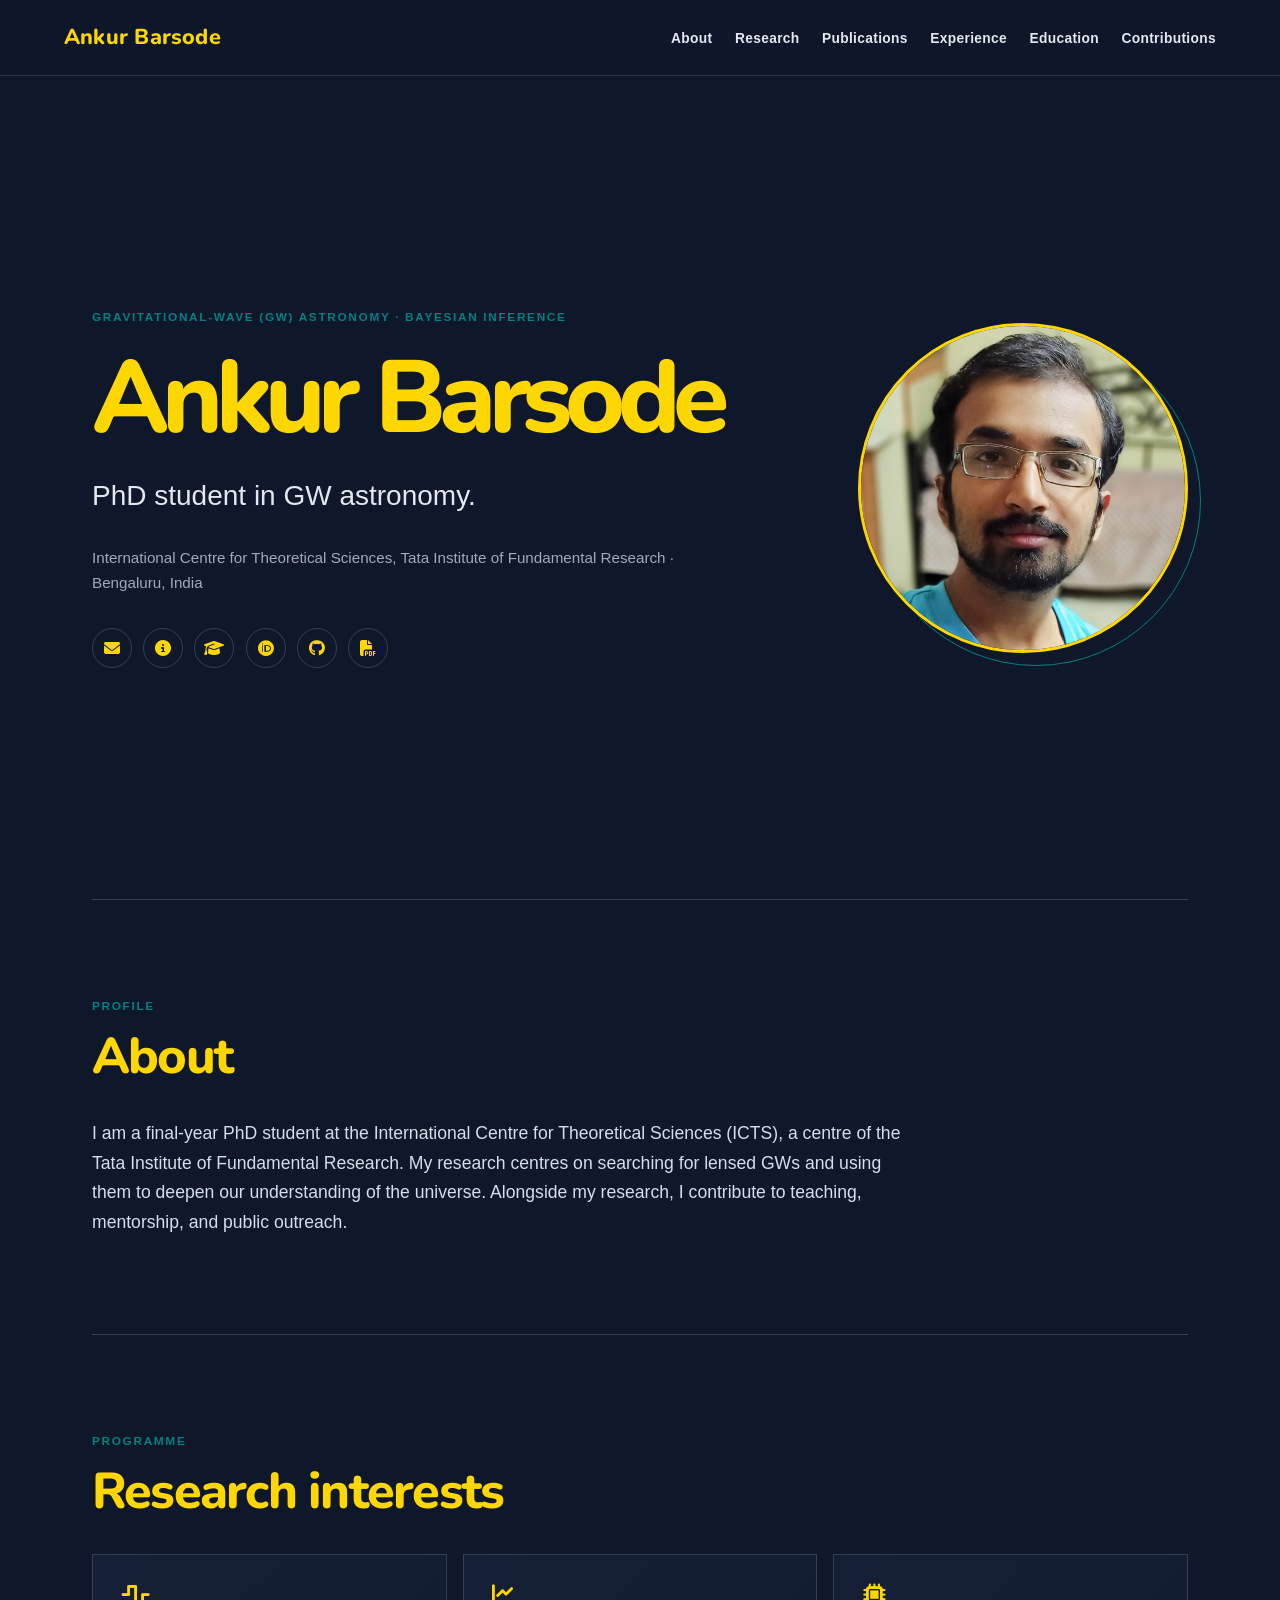
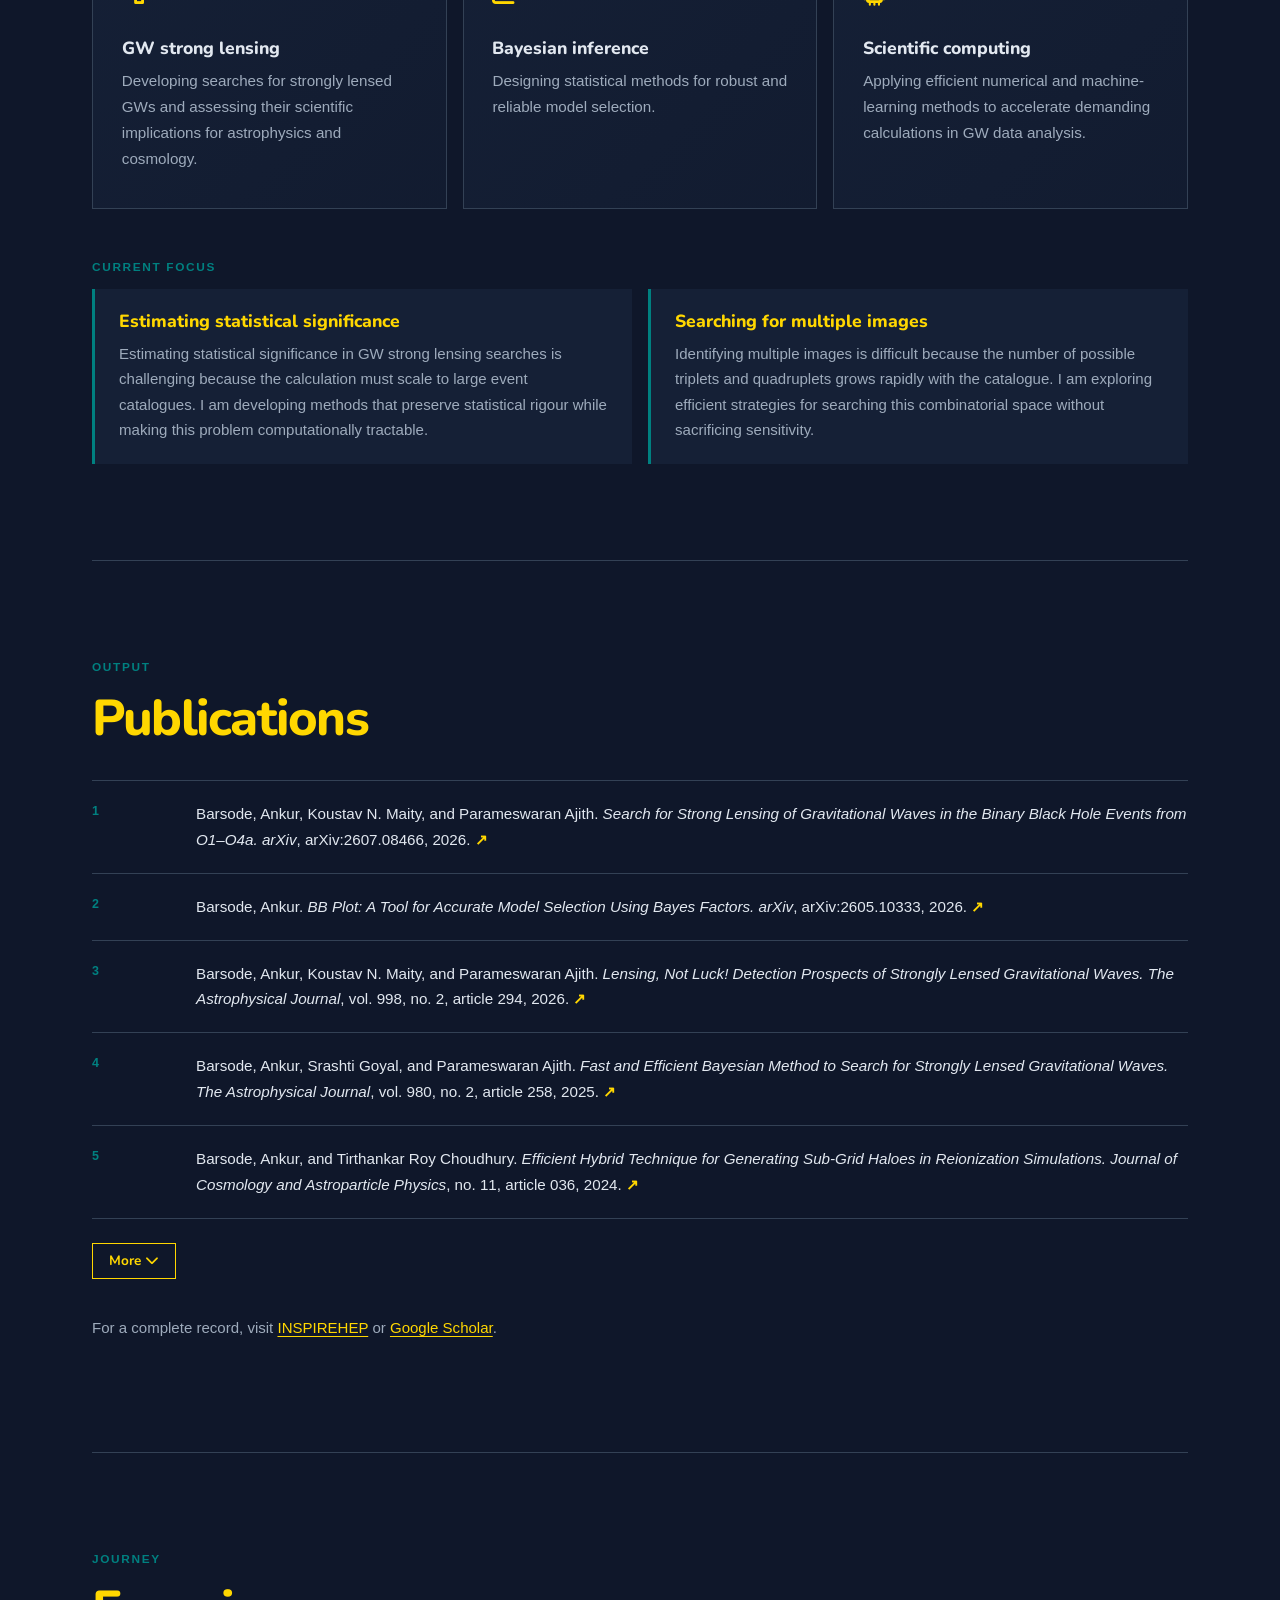
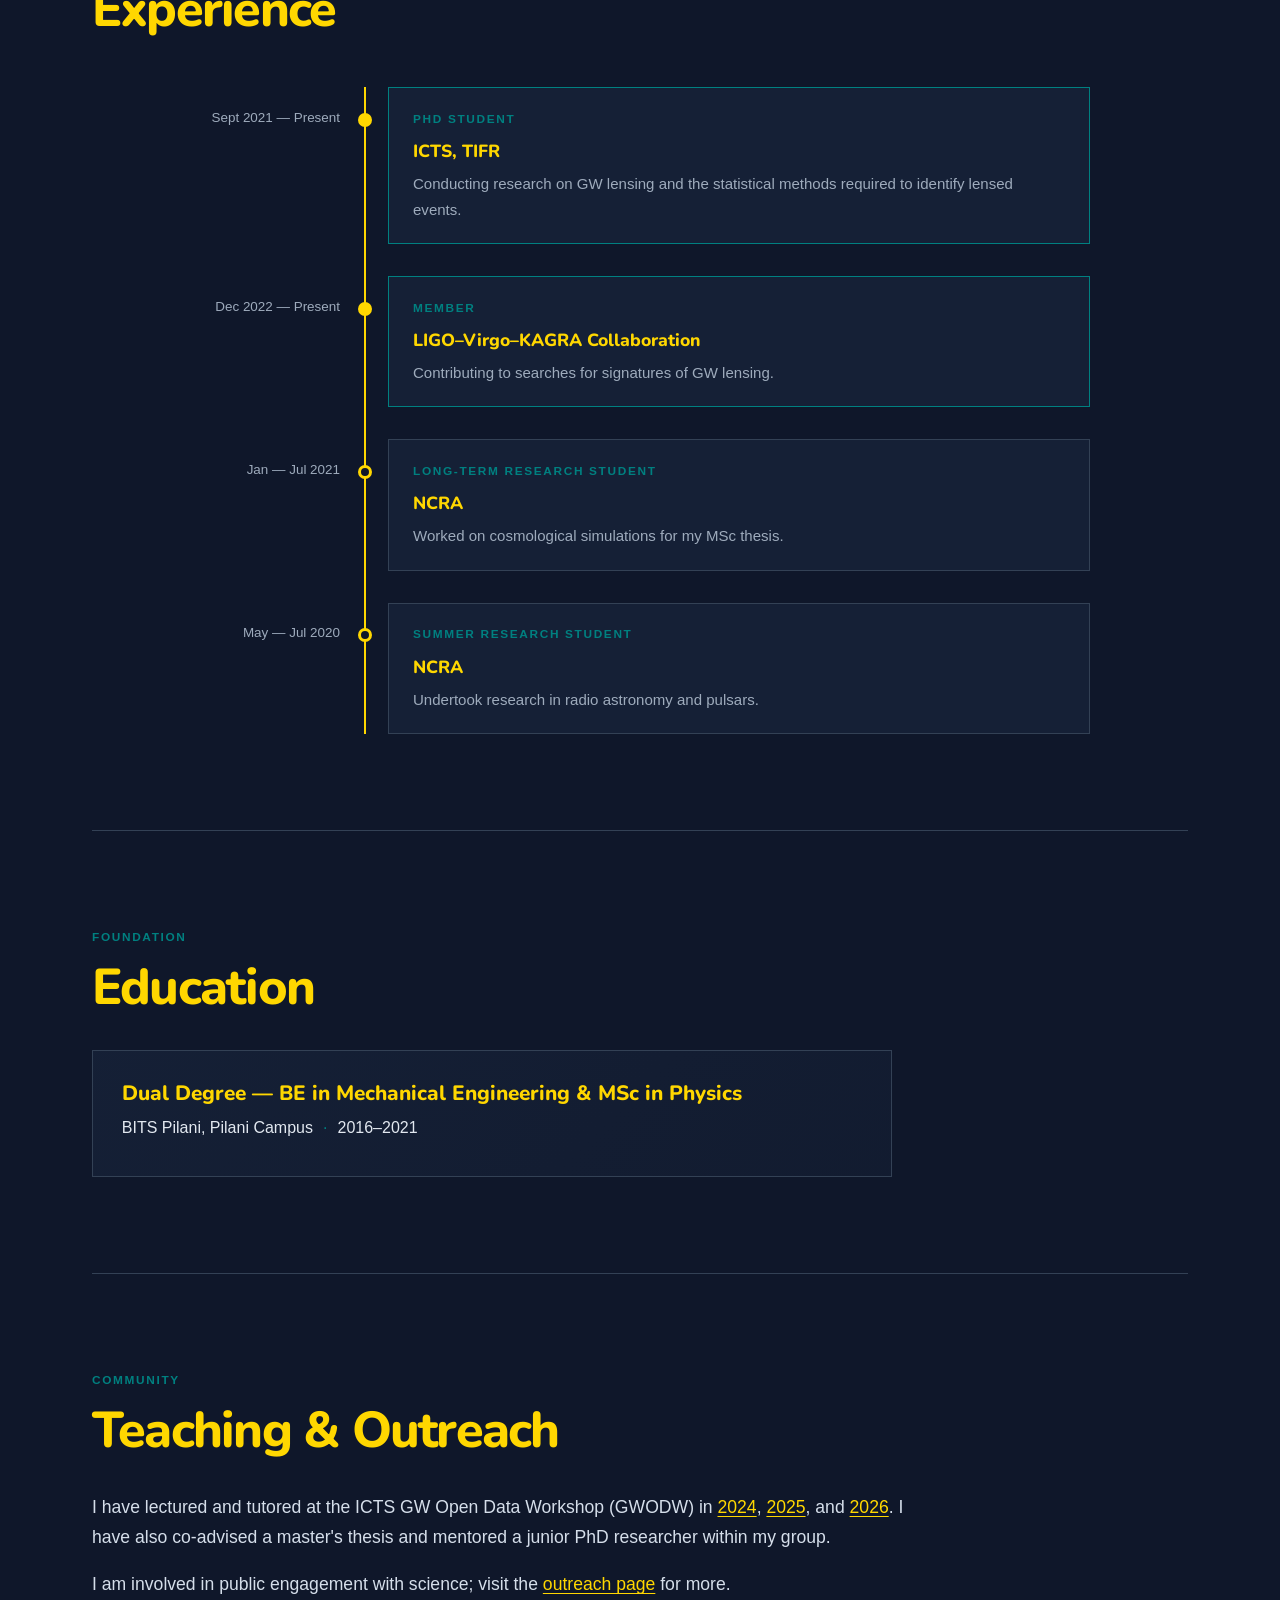
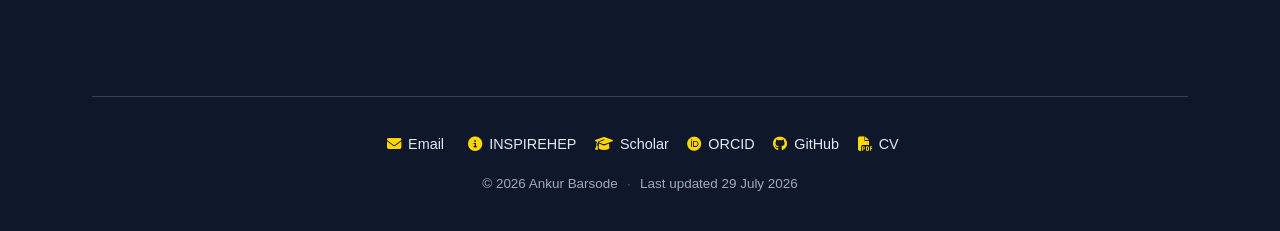
==== commit da60a13f: "Minor cleanup" ====
--- a/index.html
+++ b/index.html
@@ -3,8 +3,8 @@
 <head>
     <meta charset="UTF-8">
     <meta name="viewport" content="width=device-width, initial-scale=1.0">
-    <meta name="description" content="Ankur Barsode — researcher in gravitational-wave astronomy, lensing, and Bayesian inference.">
-    <title>Ankur Barsode | Gravitational-Wave Researcher</title>
+    <meta name="description" content="Ankur Barsode — researcher in GW astronomy, lensing, and Bayesian inference.">
+    <title>Ankur Barsode | GW Astronomer</title>
     <link rel="preconnect" href="https://cdnjs.cloudflare.com">
     <link rel="preconnect" href="https://fonts.googleapis.com">
     <link rel="preconnect" href="https://fonts.gstatic.com" crossorigin>
@@ -36,9 +36,9 @@
     <main id="main-content">
         <section id="home" class="intro" aria-labelledby="intro-title">
             <div class="intro-copy">
-                <p class="eyebrow">Gravitational-wave astronomy · Bayesian inference</p>
+                <p class="eyebrow">Gravitational-wave (GW) astronomy · Bayesian inference</p>
                 <h1 id="intro-title">Ankur Barsode</h1>
-                <p class="intro-lede">PhD researcher investigating how gravitational lensing can reveal new structure in the universe.</p>
+                <p class="intro-lede">PhD student in GW astronomy.</p>
                 <p class="intro-affiliation">International Centre for Theoretical Sciences, Tata Institute of Fundamental Research · Bengaluru, India</p>
                 <div class="social-links" aria-label="Professional links">
                     <span id="email-icon"><a href="#" title="Email" aria-label="Email"><i class="fas fa-envelope"></i></a></span>
@@ -46,56 +46,56 @@
                     <a href="https://scholar.google.com/citations?user=HiMMiqgAAAAJ&amp;hl=en" title="Google Scholar" aria-label="Google Scholar" target="_blank" rel="noopener noreferrer"><i class="fas fa-graduation-cap"></i></a>
                     <a href="https://orcid.org/0009-0002-3054-7237" title="ORCID" aria-label="ORCID" target="_blank" rel="noopener noreferrer"><i class="fab fa-orcid"></i></a>
                     <a href="https://github.com/anbarsode" title="GitHub" aria-label="GitHub" target="_blank" rel="noopener noreferrer"><i class="fab fa-github"></i></a>
-                    <a href="URL_TO_CV_PDF" title="Curriculum vitae" aria-label="Curriculum vitae" target="_blank" rel="noopener noreferrer"><i class="fas fa-file-pdf"></i></a>
+                    <a href="cv.pdf" title="Curriculum vitae" aria-label="Curriculum vitae" target="_blank" rel="noopener noreferrer"><i class="fas fa-file-pdf"></i></a>
                 </div>
             </div>
-            <div class="intro-portrait"><img src="Ankur_Barsode.jpg" alt="Portrait of Ankur Barsode" class="profile-pic"></div>
+            <div class="intro-portrait"><img src="Ankur_Barsode.jpg" alt="Ankur Barsode" class="profile-pic"></div>
         </section>
 
         <section id="about" aria-labelledby="about-title">
             <p class="section-kicker">Profile</p><h2 id="about-title">About</h2>
-            <div class="prose wide"><p>I am a final-year PhD student at the International Centre for Theoretical Sciences (ICTS), a centre of the Tata Institute of Fundamental Research. My research centres on gravitational-wave lensing and its potential to deepen our understanding of the universe. Alongside my research, I contribute to scientific software, mentorship, and the communication of gravitational-wave science.</p></div>
+            <div class="prose wide"><p>I am a final-year PhD student at the International Centre for Theoretical Sciences (ICTS), a centre of the Tata Institute of Fundamental Research. My research centres on searching for lensed GWs and using them to deepen our understanding of the universe. Alongside my research, I contribute to teaching, mentorship, and public outreach.</p></div>
         </section>
 
         <section id="research" aria-labelledby="research-title">
-            <p class="section-kicker">Research programme</p><h2 id="research-title">Research interests</h2>
+            <p class="section-kicker">Programme</p><h2 id="research-title">Research interests</h2>
             <div class="research-grid">
-                <article><i class="fas fa-wave-square" aria-hidden="true"></i><h3>Gravitational-wave lensing</h3><p>Developing robust searches for strongly lensed gravitational waves and assessing their scientific implications for astrophysics and cosmology.</p></article>
-                <article><i class="fas fa-chart-line" aria-hidden="true"></i><h3>Bayesian inference</h3><p>Designing principled statistical methods for parameter estimation, model selection, and extracting reliable conclusions from observational data.</p></article>
-                <article><i class="fas fa-microchip" aria-hidden="true"></i><h3>Scientific computing</h3><p>Applying efficient numerical and machine-learning methods to accelerate demanding calculations in gravitational-wave data analysis.</p></article>
+                <article><i class="fas fa-wave-square" aria-hidden="true"></i><h3>GW strong lensing</h3><p>Developing searches for strongly lensed GWs and assessing their scientific implications for astrophysics and cosmology.</p></article>
+                <article><i class="fas fa-chart-line" aria-hidden="true"></i><h3>Bayesian inference</h3><p>Designing statistical methods for robust and reliable model selection.</p></article>
+                <article><i class="fas fa-microchip" aria-hidden="true"></i><h3>Scientific computing</h3><p>Applying efficient numerical and machine-learning methods to accelerate demanding calculations in GW data analysis.</p></article>
             </div>
             <div class="current-focus">
                 <p class="section-kicker">Current focus</p>
                 <div class="focus-grid">
-                    <article><h3>Estimating statistical significance</h3><p>Estimating statistical significance in gravitational-wave lensing searches is challenging because the calculation must scale to large event catalogues. I am developing methods that preserve statistical rigour while making this problem computationally tractable.</p></article>
+                    <article><h3>Estimating statistical significance</h3><p>Estimating statistical significance in GW strong lensing searches is challenging because the calculation must scale to large event catalogues. I am developing methods that preserve statistical rigour while making this problem computationally tractable.</p></article>
                     <article><h3>Searching for multiple images</h3><p>Identifying multiple images is difficult because the number of possible triplets and quadruplets grows rapidly with the catalogue. I am exploring efficient strategies for searching this combinatorial space without sacrificing sensitivity.</p></article>
                 </div>
             </div>
         </section>
 
         <section id="publications" aria-labelledby="publications-title">
-            <p class="section-kicker">Selected work</p><h2 id="publications-title">Publications</h2>
+            <p class="section-kicker">Output</p><h2 id="publications-title">Publications</h2>
             <ol class="publication-list" id="publication-list">
-                <li><span>1</span><p>Barsode, Ankur, Koustav N. Maity, and Parameswaran Ajith. <em>Search for Strong Lensing of Gravitational Waves in the Binary Black Hole Events from O1–O4a.</em> arXiv:2607.08466, 2026. <a href="https://arxiv.org/abs/2607.08466" target="_blank" rel="noopener noreferrer" aria-label="Open publication">↗</a></p></li>
-                <li><span>2</span><p>Barsode, Ankur. <em>BB Plot: A Tool for Accurate Model Selection Using Bayes Factors.</em> arXiv:2605.10333, 2026. <a href="https://arxiv.org/abs/2605.10333" target="_blank" rel="noopener noreferrer" aria-label="Open publication">↗</a></p></li>
-                <li><span>3</span><p>Barsode, Ankur, Koustav N. Maity, and Parameswaran Ajith. <em>Lensing, Not Luck! Detection Prospects of Strongly Lensed Gravitational Waves.</em> <em>The Astrophysical Journal</em>, vol. 998, no. 2, 294, 2026. <a href="https://doi.org/10.3847/1538-4357/ae38c1" target="_blank" rel="noopener noreferrer" aria-label="Open publication">↗</a></p></li>
-                <li><span>4</span><p>Barsode, Ankur, Srashti Goyal, and Parameswaran Ajith. <em>Fast and Efficient Bayesian Method to Search for Strongly Lensed Gravitational Waves.</em> <em>The Astrophysical Journal</em>, vol. 980, no. 2, 258, 2025. <a href="https://doi.org/10.3847/1538-4357/adae10" target="_blank" rel="noopener noreferrer" aria-label="Open publication">↗</a></p></li>
-                <li><span>5</span><p>Barsode, Ankur, and Tirthankar Roy Choudhury. <em>Efficient Hybrid Technique for Generating Sub-Grid Haloes in Reionization Simulations.</em> <em>Journal of Cosmology and Astroparticle Physics</em>, no. 11, 036, 2024. <a href="https://doi.org/10.1088/1475-7516/2024/11/036" target="_blank" rel="noopener noreferrer" aria-label="Open publication">↗</a></p></li>
-                <li class="is-hidden"><span>6</span><p>Barsode, Ankur, S. J. Kapadia, and Parameswaran Ajith. <em>Constraints on Compact Dark Matter from the Nonobservation of Gravitational-Wave Strong Lensing.</em> <em>The Astrophysical Journal</em>, vol. 975, no. 1, 48, 2024. <a href="https://doi.org/10.3847/1538-4357/ad77c4" target="_blank" rel="noopener noreferrer" aria-label="Open publication">↗</a></p></li>
+                <li><span>1</span><p>Barsode, Ankur, Koustav N. Maity, and Parameswaran Ajith. <em>Search for Strong Lensing of Gravitational Waves in the Binary Black Hole Events from O1–O4a.</em> <em>arXiv</em>, arXiv:2607.08466, 2026. <a href="https://arxiv.org/abs/2607.08466" target="_blank" rel="noopener noreferrer" aria-label="Open publication">↗</a></p></li>
+                <li><span>2</span><p>Barsode, Ankur. <em>BB Plot: A Tool for Accurate Model Selection Using Bayes Factors.</em> <em>arXiv</em>, arXiv:2605.10333, 2026. <a href="https://arxiv.org/abs/2605.10333" target="_blank" rel="noopener noreferrer" aria-label="Open publication">↗</a></p></li>
+                <li><span>3</span><p>Barsode, Ankur, Koustav N. Maity, and Parameswaran Ajith. <em>Lensing, Not Luck! Detection Prospects of Strongly Lensed Gravitational Waves.</em> <em>The Astrophysical Journal</em>, vol. 998, no. 2, article 294, 2026. <a href="https://doi.org/10.3847/1538-4357/ae38c1" target="_blank" rel="noopener noreferrer" aria-label="Open publication">↗</a></p></li>
+                <li><span>4</span><p>Barsode, Ankur, Srashti Goyal, and Parameswaran Ajith. <em>Fast and Efficient Bayesian Method to Search for Strongly Lensed Gravitational Waves.</em> <em>The Astrophysical Journal</em>, vol. 980, no. 2, article 258, 2025. <a href="https://doi.org/10.3847/1538-4357/adae10" target="_blank" rel="noopener noreferrer" aria-label="Open publication">↗</a></p></li>
+                <li><span>5</span><p>Barsode, Ankur, and Tirthankar Roy Choudhury. <em>Efficient Hybrid Technique for Generating Sub-Grid Haloes in Reionization Simulations.</em> <em>Journal of Cosmology and Astroparticle Physics</em>, no. 11, article 036, 2024. <a href="https://doi.org/10.1088/1475-7516/2024/11/036" target="_blank" rel="noopener noreferrer" aria-label="Open publication">↗</a></p></li>
+                <li class="is-hidden"><span>6</span><p>Barsode, Ankur, S. J. Kapadia, and Parameswaran Ajith. <em>Constraints on Compact Dark Matter from the Nonobservation of Gravitational-Wave Strong Lensing.</em> <em>The Astrophysical Journal</em>, vol. 975, no. 1, article 48, 2024. <a href="https://doi.org/10.3847/1538-4357/ad77c4" target="_blank" rel="noopener noreferrer" aria-label="Open publication">↗</a></p></li>
                 <li class="is-hidden"><span>7</span><p>Barsode, Ankur, and Aneesh A. M. <em>Bypassing Traditional Molecular Dynamics with Artificial Neural Networks.</em> <em>AIP Conference Proceedings</em>, 2023. <a href="https://doi.org/10.1063/5.0127801" target="_blank" rel="noopener noreferrer" aria-label="Open publication">↗</a></p></li>
-                <li class="is-hidden"><span>8</span><p>Maity, Koustav N., et al. <em>Strong Lensing Cosmography Using Binary-Black-Hole Mergers: Prospects for the Near Future.</em> <em>Physical Review D</em>, vol. 113, 103522, 2026. <a href="https://doi.org/10.1103/xq61-pqm6" target="_blank" rel="noopener noreferrer" aria-label="Open publication">↗</a></p></li>
-                <li class="is-hidden"><span>9</span><p>Wright, Mick, et al. <em>LensingFlow: An Automated Workflow for Gravitational Wave Lensing Analyses.</em> <em>RAS Techniques and Instruments</em>, 2026. <a href="https://arxiv.org/abs/2507.20256" target="_blank" rel="noopener noreferrer" aria-label="Open publication">↗</a></p></li>
-                <li class="is-hidden"><span>10</span><p>LIGO Scientific, Virgo, and KAGRA Collaborations. <em>GWTC-4.0: Searches for Gravitational-Wave Lensing Signatures.</em> arXiv:2512.16347, 2025. <a href="https://arxiv.org/abs/2512.16347" target="_blank" rel="noopener noreferrer" aria-label="Open publication">↗</a></p></li>
+                <li class="is-hidden"><span>8</span><p>Maity, Koustav N., Souvik Jana, Tejaswi Venumadhav, Ankur Barsode, and Parameswaran Ajith. <em>Strong Lensing Cosmography Using Binary-Black-Hole Mergers: Prospects for the Near Future.</em> <em>Physical Review D</em>, vol. 113, no. 10, article 103522, 2026. <a href="https://doi.org/10.1103/xq61-pqm6" target="_blank" rel="noopener noreferrer" aria-label="Open publication">↗</a></p></li>
+                <li class="is-hidden"><span>9</span><p>Wright, Mick, et al. <em>LensingFlow: An Automated Workflow for Gravitational Wave Lensing Analyses.</em> <em>RAS Techniques and Instruments</em>, vol. 5, article rzag003, 2026. <a href="https://doi.org/10.1093/rasti/rzag003" target="_blank" rel="noopener noreferrer" aria-label="Open publication">↗</a></p></li>
+                <li class="is-hidden"><span>10</span><p>The LIGO Scientific Collaboration, the Virgo Collaboration, and the KAGRA Collaboration. <em>GWTC-4.0: Searches for Gravitational-Wave Lensing Signatures.</em> <em>arXiv</em>, arXiv:2512.16347, 2025. <a href="https://arxiv.org/abs/2512.16347" target="_blank" rel="noopener noreferrer" aria-label="Open publication">↗</a></p></li>
             </ol>
             <button class="more-publications" id="more-publications" type="button" aria-expanded="false" aria-controls="publication-list">More <i class="fas fa-chevron-down" aria-hidden="true"></i></button>
             <p class="section-note">For a complete record, visit <a href="https://inspirehep.net/authors/3081663" target="_blank" rel="noopener noreferrer">INSPIREHEP</a> or <a href="https://scholar.google.com/citations?user=HiMMiqgAAAAJ&amp;hl=en" target="_blank" rel="noopener noreferrer">Google Scholar</a>.</p>
         </section>
 
         <section id="experience" aria-labelledby="experience-title">
-            <p class="section-kicker">Research journey</p><h2 id="experience-title">Experience</h2>
+            <p class="section-kicker">Journey</p><h2 id="experience-title">Experience</h2>
             <div class="experience-timeline">
-                <article class="timeline-entry current"><div class="timeline-date">Sept 2021 — Present</div><div class="timeline-card"><p class="role">PhD Student</p><h3>ICTS, TIFR</h3><p>Conducting research on gravitational-wave lensing and the statistical methods required to identify lensed events.</p></div></article>
-                <article class="timeline-entry current"><div class="timeline-date">Dec 2022 — Present</div><div class="timeline-card"><p class="role">Member</p><h3>LIGO–Virgo–KAGRA Collaboration</h3><p>Contributing to searches for signatures of gravitational-wave lensing.</p></div></article>
+                <article class="timeline-entry current"><div class="timeline-date">Sept 2021 — Present</div><div class="timeline-card"><p class="role">PhD Student</p><h3>ICTS, TIFR</h3><p>Conducting research on GW lensing and the statistical methods required to identify lensed events.</p></div></article>
+                <article class="timeline-entry current"><div class="timeline-date">Dec 2022 — Present</div><div class="timeline-card"><p class="role">Member</p><h3>LIGO–Virgo–KAGRA Collaboration</h3><p>Contributing to searches for signatures of GW lensing.</p></div></article>
                 <article class="timeline-entry"><div class="timeline-date">Jan — Jul 2021</div><div class="timeline-card"><p class="role">Long-term research student</p><h3>NCRA</h3><p>Worked on cosmological simulations for my MSc thesis.</p></div></article>
                 <article class="timeline-entry"><div class="timeline-date">May — Jul 2020</div><div class="timeline-card"><p class="role">Summer research student</p><h3>NCRA</h3><p>Undertook research in radio astronomy and pulsars.</p></div></article>
             </div>
@@ -103,7 +103,7 @@
 
         <section id="education" aria-labelledby="education-title"><p class="section-kicker">Foundation</p><h2 id="education-title">Education</h2><div class="education-card"><p class="degree">Dual Degree — BE in Mechanical Engineering &amp; MSc in Physics</p><p>BITS Pilani, Pilani Campus <span>·</span> 2016–2021</p></div></section>
 
-        <section id="contributions" aria-labelledby="contributions-title"><p class="section-kicker">Teaching &amp; community</p><h2 id="contributions-title">Contributions</h2><div class="prose wide"><p>I have lectured and tutored at the ICTS Gravitational Wave Data Workshop (GWODW) in <a href="https://www.icts.res.in/discussion-meeting/gwodw2024" target="_blank" rel="noopener noreferrer">2024</a>, <a href="https://www.icts.res.in/discussion-meeting/gwodw25" target="_blank" rel="noopener noreferrer">2025</a>, and <a href="https://www.icts.res.in/discussion-meeting/GWODW2026" target="_blank" rel="noopener noreferrer">2026</a>. I have also co-advised a master's thesis and mentored a junior PhD researcher within my group.</p><p>I am involved in public engagement with science; visit the <a href="outreach.html">outreach page</a> for more.</p></div></section>
+        <section id="contributions" aria-labelledby="contributions-title"><p class="section-kicker">Community</p><h2 id="contributions-title">Teaching &amp; Outreach</h2><div class="prose wide"><p>I have lectured and tutored at the ICTS GW Open Data Workshop (GWODW) in <a href="https://www.icts.res.in/discussion-meeting/gwodw2024" target="_blank" rel="noopener noreferrer">2024</a>, <a href="https://www.icts.res.in/discussion-meeting/gwodw25" target="_blank" rel="noopener noreferrer">2025</a>, and <a href="https://www.icts.res.in/discussion-meeting/GWODW2026" target="_blank" rel="noopener noreferrer">2026</a>. I have also co-advised a master's thesis and mentored a junior PhD researcher within my group.</p><p>I am involved in public engagement with science; visit the <a href="outreach.html">outreach page</a> for more.</p></div></section>
     </main>
     <footer>
         <div class="footer-links" aria-label="Professional links">
@@ -112,9 +112,9 @@
             <a href="https://scholar.google.com/citations?user=HiMMiqgAAAAJ&amp;hl=en" target="_blank" rel="noopener noreferrer"><i class="fas fa-graduation-cap" aria-hidden="true"></i> Scholar</a>
             <a href="https://orcid.org/0009-0002-3054-7237" target="_blank" rel="noopener noreferrer"><i class="fab fa-orcid" aria-hidden="true"></i> ORCID</a>
             <a href="https://github.com/anbarsode" target="_blank" rel="noopener noreferrer"><i class="fab fa-github" aria-hidden="true"></i> GitHub</a>
-            <a href="URL_TO_CV_PDF" target="_blank" rel="noopener noreferrer"><i class="fas fa-file-pdf" aria-hidden="true"></i> CV</a>
+            <a href="cv.pdf" target="_blank" rel="noopener noreferrer"><i class="fas fa-file-pdf" aria-hidden="true"></i> CV</a>
         </div>
-        <p>© 2026 Ankur Barsode <span>·</span> Last updated July 2026</p>
+        <p>© 2026 Ankur Barsode <span>·</span> Last updated 29 July 2026</p>
     </footer>
     <script>
         const user = "ankur.barsode", domain = "icts.res.in";
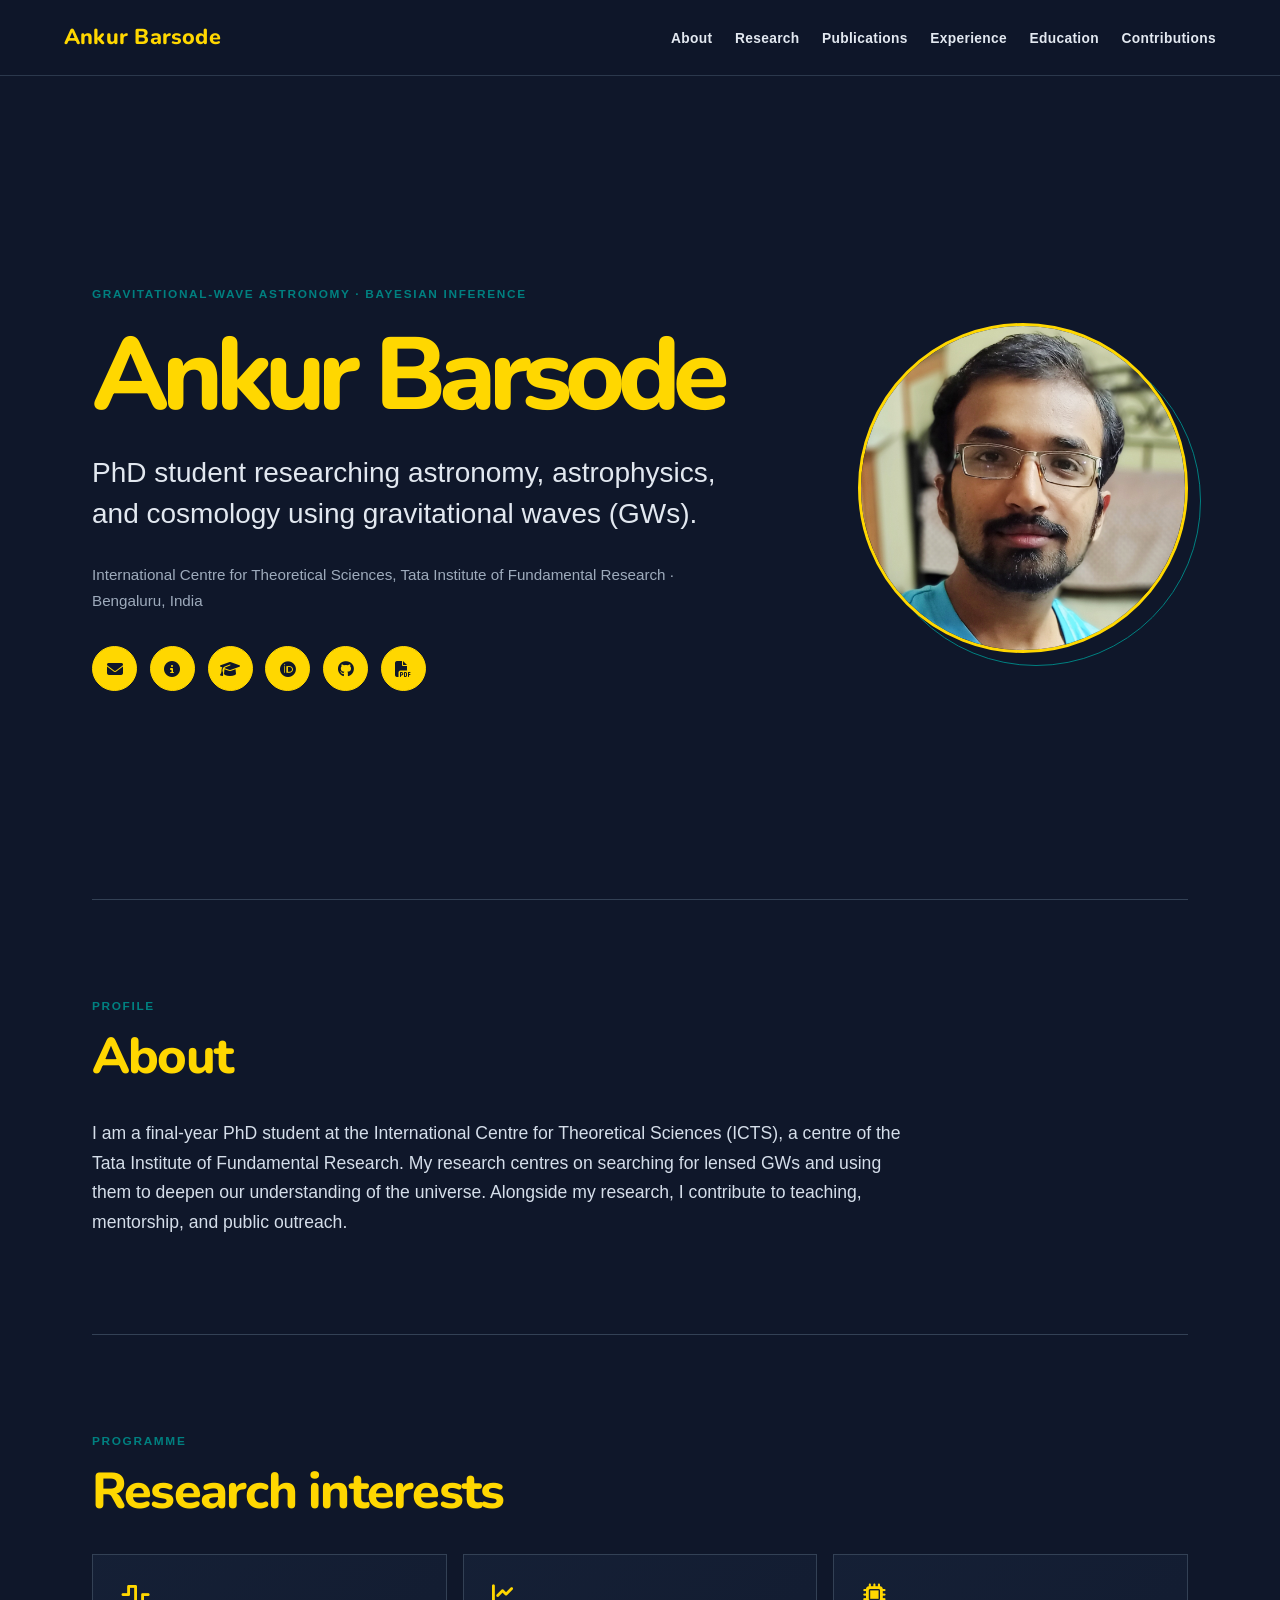
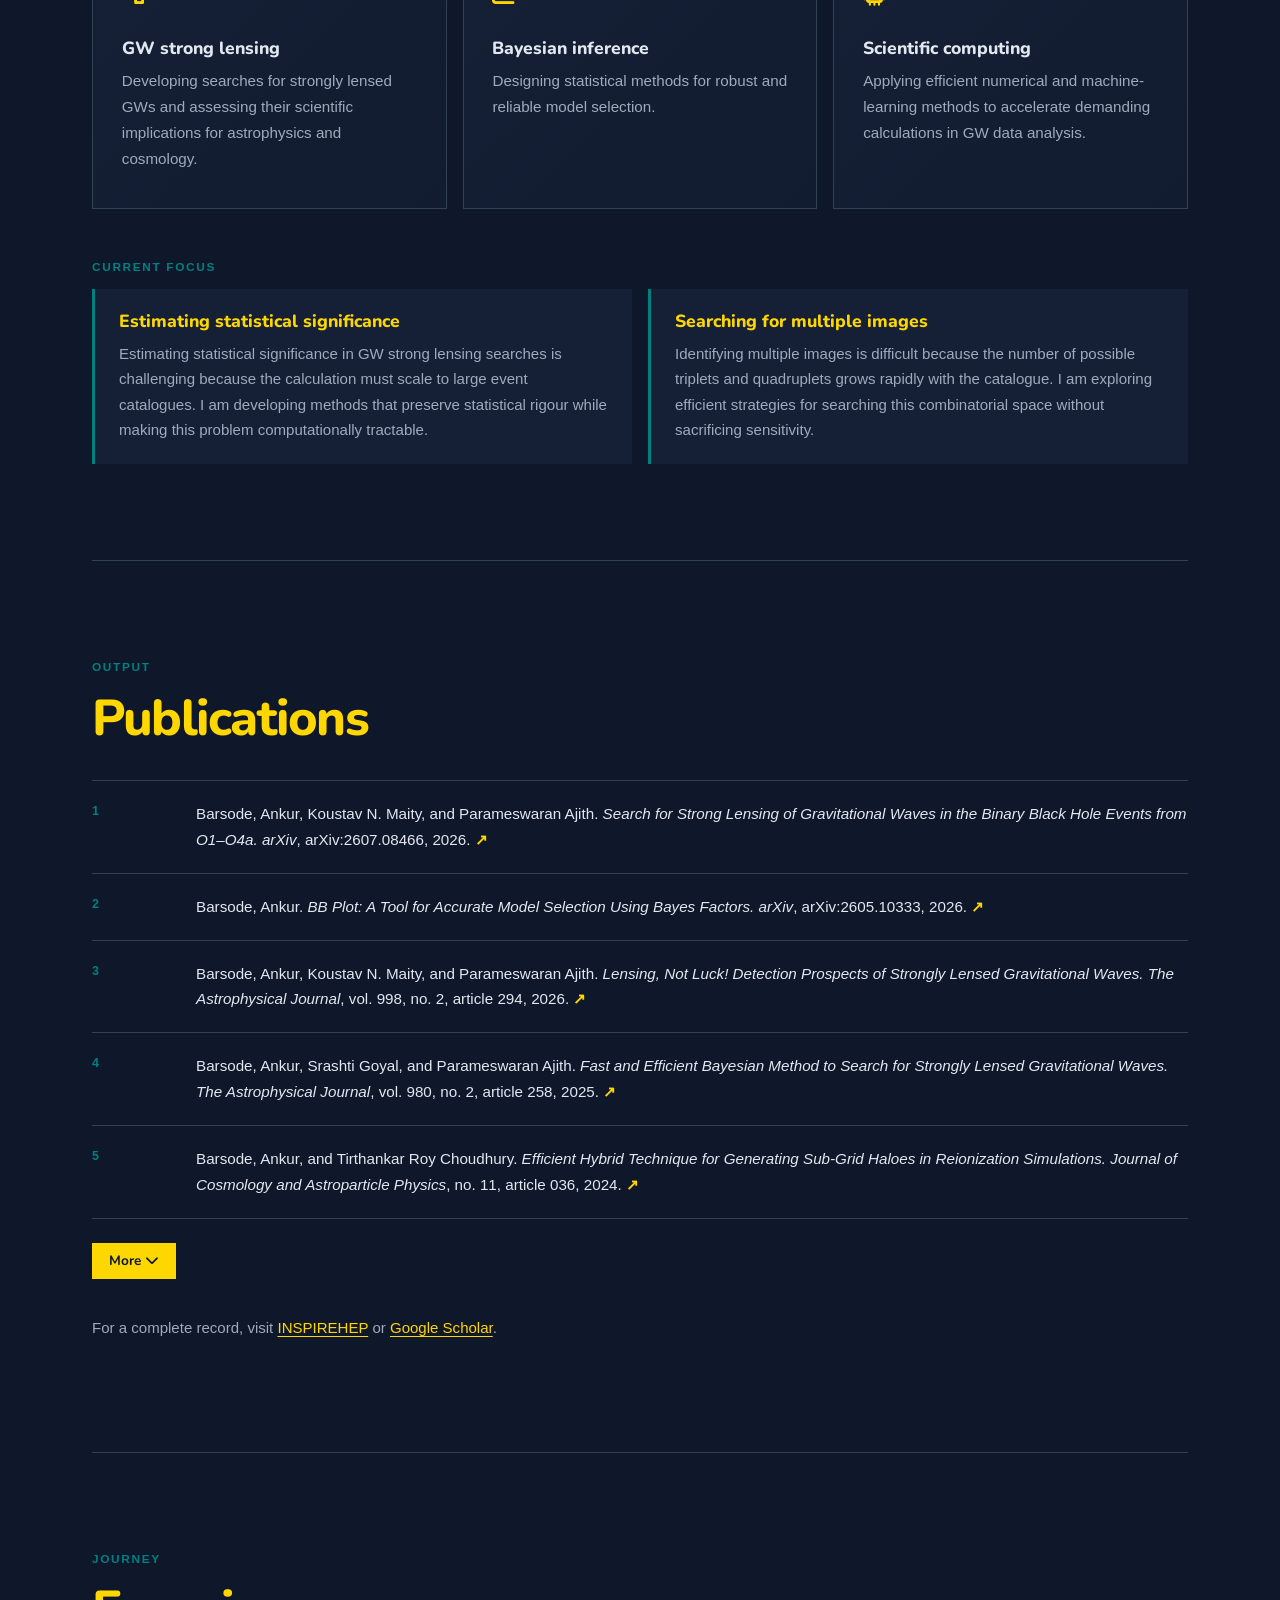
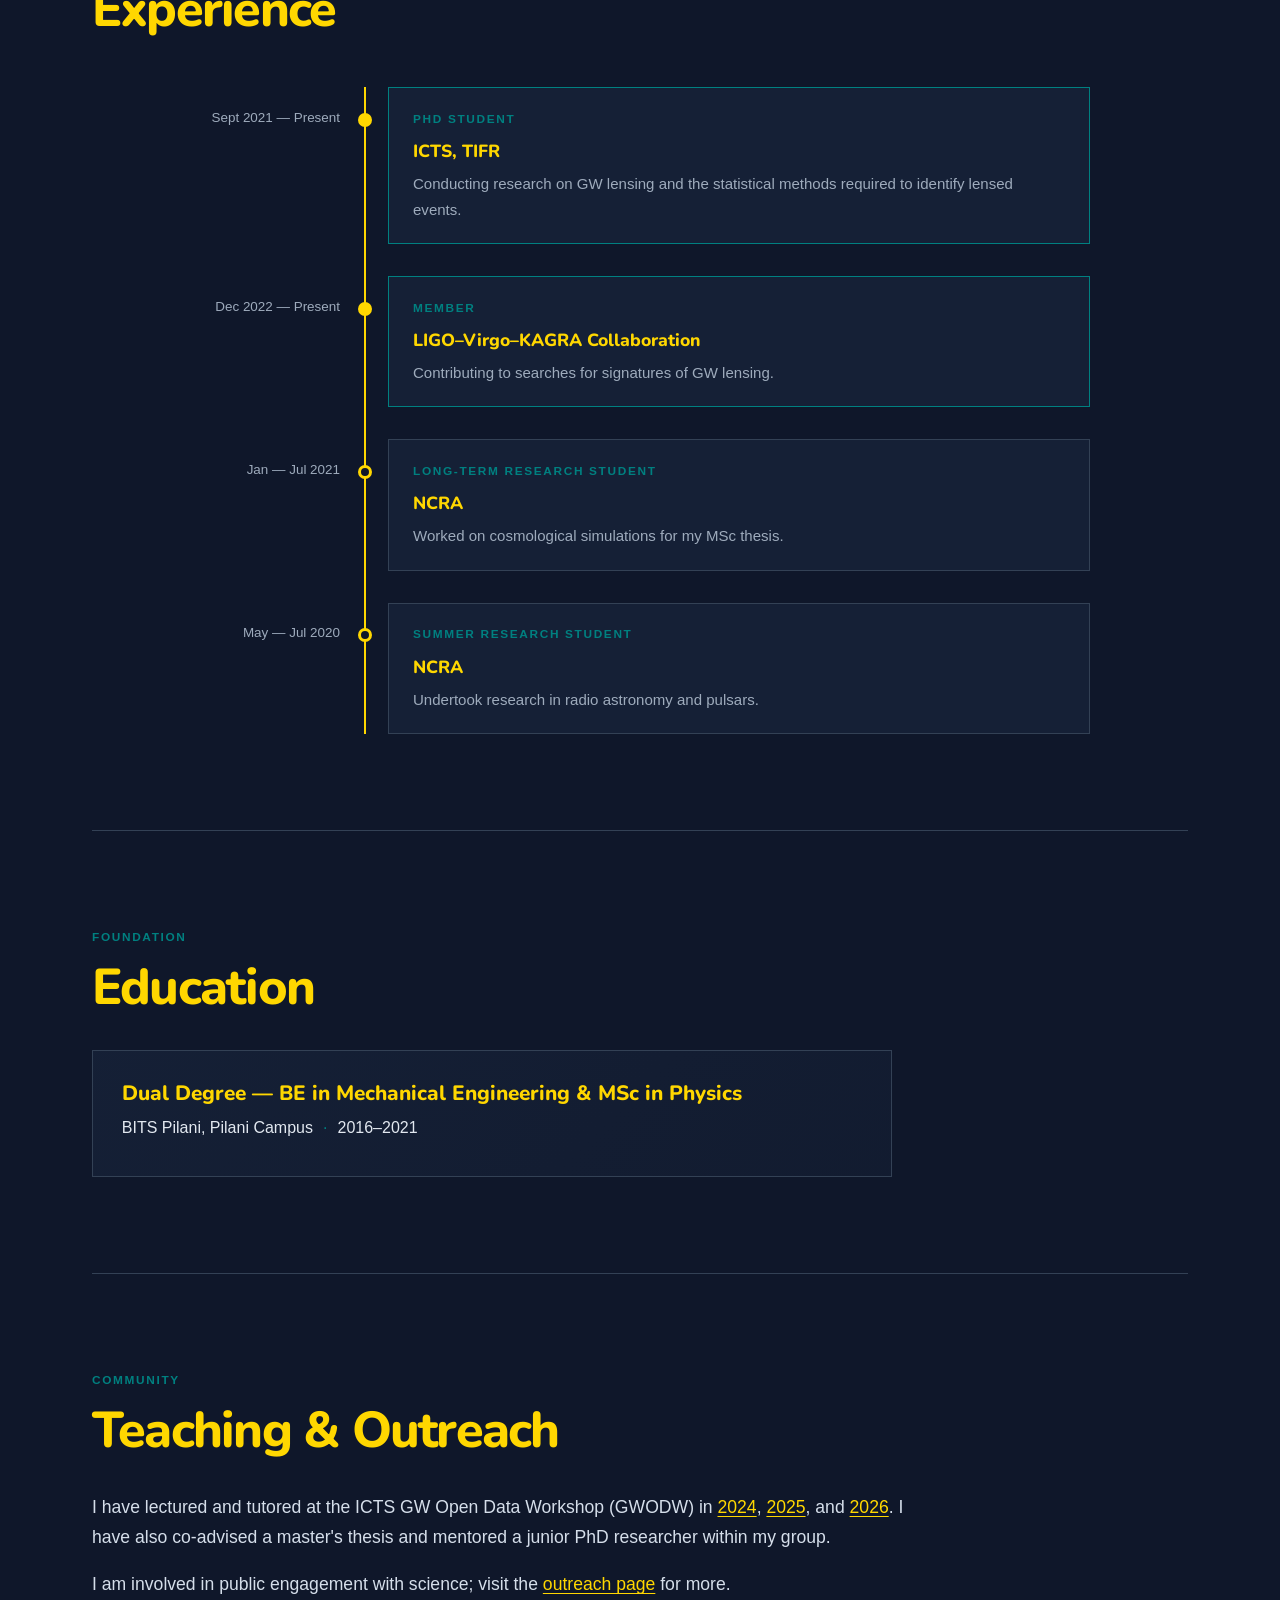
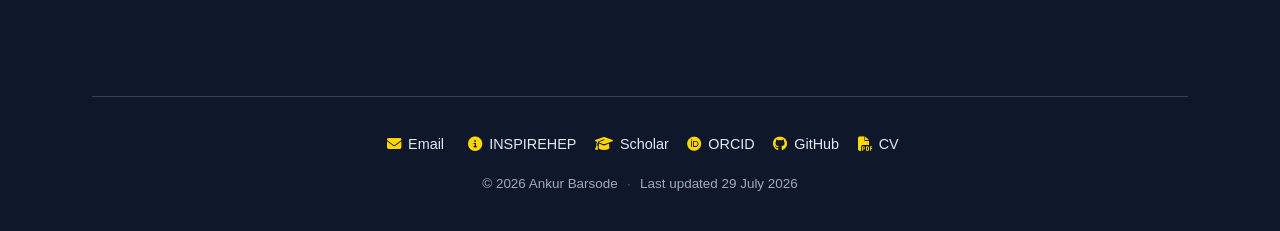
==== commit 5eecca11: "Minor edits" ====
--- a/index.html
+++ b/index.html
@@ -36,9 +36,9 @@
     <main id="main-content">
         <section id="home" class="intro" aria-labelledby="intro-title">
             <div class="intro-copy">
-                <p class="eyebrow">Gravitational-wave (GW) astronomy · Bayesian inference</p>
+                <p class="eyebrow">Gravitational-wave astronomy · Bayesian inference</p>
                 <h1 id="intro-title">Ankur Barsode</h1>
-                <p class="intro-lede">PhD student in GW astronomy.</p>
+                <p class="intro-lede">PhD student researching astronomy, astrophysics, and cosmology using gravitational waves (GWs).</p>
                 <p class="intro-affiliation">International Centre for Theoretical Sciences, Tata Institute of Fundamental Research · Bengaluru, India</p>
                 <div class="social-links" aria-label="Professional links">
                     <span id="email-icon"><a href="#" title="Email" aria-label="Email"><i class="fas fa-envelope"></i></a></span>
--- a/style.css
+++ b/style.css
@@ -13,15 +13,15 @@
 h1,h2,h3,p { margin-top:0; } h1,h2,h3 { line-height:1.16; } h2 { color:var(--accent-gold); font-family:Georgia, serif; font-size:clamp(2rem,4vw,3.15rem); letter-spacing:-.035em; margin-bottom:2rem; } h3 { font-size:1.1rem; margin-bottom:.6rem; }
 .section-kicker,.eyebrow,.role { color:var(--accent-teal); font-size:.74rem; font-weight:800; letter-spacing:.14em; text-transform:uppercase; margin-bottom:.75rem; }.section-note,.muted { color:var(--muted); font-size:.94rem; }
 .profile-pic { display:block; width:min(29vw,330px); aspect-ratio:1; object-fit:cover; border-radius:50%; border:3px solid var(--accent-gold); }
-.social-links { display:flex; flex-wrap:wrap; gap:.7rem; margin-top:2rem; }.social-links a { align-items:center; border:1px solid var(--border-color); border-radius:50%; color:var(--accent-gold); display:flex; height:40px; justify-content:center; text-decoration:none; width:40px; }.social-links a:hover { background:var(--accent-gold); color:var(--bg-dark); }
+.social-links { display:flex; flex-wrap:wrap; gap:.8rem; margin-top:2rem; }.social-links a { align-items:center; background:var(--accent-gold); border:1px solid var(--accent-gold); border-radius:50%; color:var(--bg-dark); display:flex; height:45px; justify-content:center; text-decoration:none; width:45px; }.social-links a:hover { background:var(--accent-teal); border-color:var(--accent-teal); color:var(--bg-dark); }
 .prose { font-size:1.1rem; color:#d5deea; }.wide { max-width:830px; }.prose p:last-child { margin-bottom:0; }
 .research-grid { display:grid; grid-template-columns:repeat(3,1fr); gap:1rem; }.research-grid article,.education-card { border:1px solid var(--border-color); background:linear-gradient(135deg,rgba(21,32,54,.95),rgba(21,32,54,.5)); padding:1.8rem; }.research-grid article { min-height:255px; }.research-grid i { color:var(--accent-gold); font-size:1.4rem; margin-bottom:2rem; }.research-grid p { color:var(--muted); font-size:.95rem; margin-bottom:0; }
 .publication-list { list-style:none; margin:0; padding:0; border-top:1px solid var(--border-color); }.publication-list li { display:grid; grid-template-columns:80px 1fr; gap:1.5rem; padding:1.25rem 0; border-bottom:1px solid var(--border-color); }.publication-list span { color:var(--accent-teal); font-size:.78rem; font-weight:800; letter-spacing:.1em; }.publication-list p { margin:0; font-size:.95rem; }.publication-list a { font-weight:800; text-decoration:none; }
 .experience-timeline { position:relative; max-width:900px; margin:3rem auto 0; }.experience-timeline::before { background:var(--accent-gold); content:""; height:100%; left:174px; position:absolute; top:0; width:2px; }.timeline-entry { display:grid; grid-template-columns:150px 1fr; gap:48px; position:relative; padding-bottom:2rem; }.timeline-entry:last-child { padding-bottom:0; }.timeline-date { color:var(--muted); font-size:.84rem; line-height:1.4; padding-top:1.35rem; text-align:right; }.timeline-card { border:1px solid var(--border-color); background:var(--panel); padding:1.3rem 1.5rem; position:relative; }.timeline-card::before { content:""; position:absolute; width:13px; height:13px; border-radius:50%; background:var(--bg-dark); border:3px solid var(--accent-gold); left:-31px; top:1.6rem; }.timeline-entry.current .timeline-card { border-color:var(--accent-teal); }.timeline-entry.current .timeline-card::before { background:var(--accent-gold); }.timeline-card h3 { color:var(--accent-gold); }.timeline-card p:last-child { color:var(--muted); font-size:.94rem; margin-bottom:0; }
 .education-card { max-width:800px; }.degree { color:var(--accent-gold); font-family:Georgia,serif; font-size:1.35rem; line-height:1.35; }.education-card p { margin-bottom:.4rem; }.education-card span,footer span { color:var(--accent-teal); padding:0 .35rem; }
 footer { padding:2.2rem 1rem; color:var(--muted); font-family:monospace; font-size:.76rem; text-align:center; } footer p { margin:0; }
-#top-btn { position:fixed; right:1.5rem; bottom:1.5rem; z-index:99; border:1px solid var(--accent-gold); background:var(--bg-dark); color:var(--accent-gold); cursor:pointer; width:43px; height:43px; opacity:0; pointer-events:none; transition:.2s; } #top-btn.visible { opacity:1; pointer-events:auto; } #top-btn:hover { background:var(--accent-gold); color:var(--bg-dark); }
-@media (max-width:820px) { header { height:68px; } .menu-toggle { display:block; } nav ul { display:none; position:absolute; left:0; right:0; top:68px; padding:1rem 5vw 1.4rem; background:var(--bg-dark); border-bottom:1px solid var(--border-color); flex-direction:column; gap:.7rem; } nav ul.active { display:flex; } main { padding:0 1.35rem; } section { padding:4.4rem 0; scroll-margin-top:68px; }.profile-pic { width:min(62vw,260px); }.research-grid { grid-template-columns:1fr; }.research-grid article { min-height:0; }.research-grid i { margin-bottom:1.25rem; }.experience-timeline::before { left:7px; }.timeline-entry { grid-template-columns:1fr; gap:.5rem; padding-left:28px; }.timeline-date { padding:0; text-align:left; }.timeline-card::before { left:-28px; top:1.35rem; }.publication-list li { grid-template-columns:1fr; gap:.35rem; } }
+#top-btn { position:fixed; right:1.5rem; bottom:1.5rem; z-index:99; border:1px solid var(--accent-gold); background:var(--accent-gold); color:var(--bg-dark); cursor:pointer; width:34px; height:34px; opacity:0; pointer-events:none; transition:.2s; } #top-btn.visible { opacity:1; pointer-events:auto; } #top-btn:hover { background:var(--accent-teal); border-color:var(--accent-teal); color:var(--bg-dark); }
+@media (max-width:820px) { header { height:68px; } .menu-toggle { display:block; margin-left:auto; } nav ul { display:none; position:absolute; left:0; right:0; top:68px; padding:1rem 5vw 1.4rem; background:var(--bg-dark); border-bottom:1px solid var(--border-color); flex-direction:column; gap:.7rem; } nav ul.active { display:flex; } main { padding:0 1.35rem; } section { padding:4.4rem 0; scroll-margin-top:68px; }.profile-pic { width:min(62vw,260px); }.research-grid { grid-template-columns:1fr; }.research-grid article { min-height:0; }.research-grid i { margin-bottom:1.25rem; }.experience-timeline::before { left:7px; }.timeline-entry { grid-template-columns:1fr; gap:.5rem; padding-left:28px; }.timeline-date { padding:0; text-align:left; }.timeline-card::before { left:-28px; top:1.35rem; }.publication-list li { grid-template-columns:1fr; gap:.35rem; } }
 @media (prefers-reduced-motion:reduce) { html { scroll-behavior:auto; } #top-btn { transition:none; } }
 
 /* Intro, research-focus, and link refinements */
@@ -64,5 +64,5 @@
 .footer-links { font-size:.9rem; }
 .publication-list .is-hidden { display:none; }
 .publication-list.expanded .is-hidden { display:grid; }
-.more-publications { margin:1.5rem 0 2.25rem; padding:.65rem 1rem; border:1px solid var(--accent-gold); background:transparent; color:var(--accent-gold); cursor:pointer; font:700 .85rem/1 Nunito, "Lucida Sans", Verdana, sans-serif; }
-.more-publications:hover { background:var(--accent-gold); color:var(--bg-dark); }
+.more-publications { margin:1.5rem 0 2.25rem; padding:.65rem 1rem; border:1px solid var(--accent-gold); background:var(--accent-gold); color:var(--bg-dark); cursor:pointer; font:700 .85rem/1 Nunito, "Lucida Sans", Verdana, sans-serif; }
+.more-publications:hover { background:var(--accent-teal); border-color:var(--accent-teal); color:var(--bg-dark); }
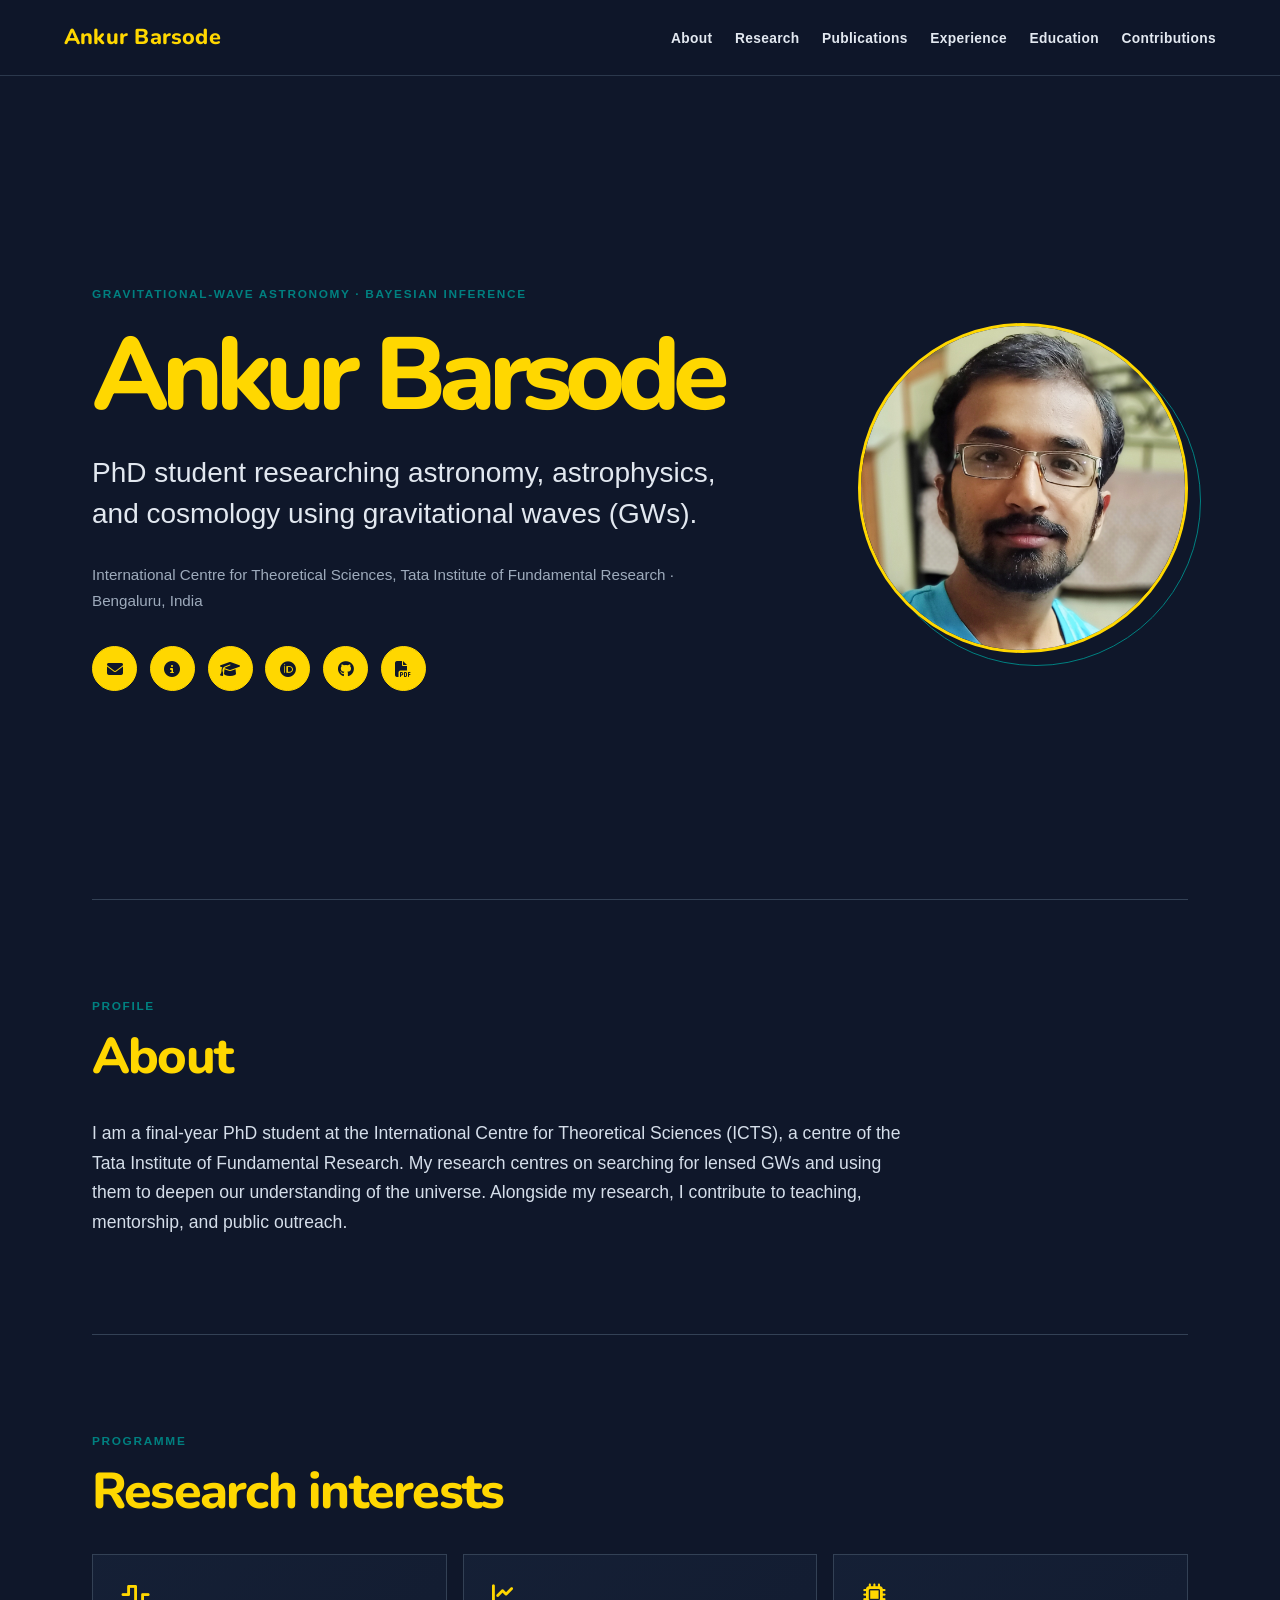
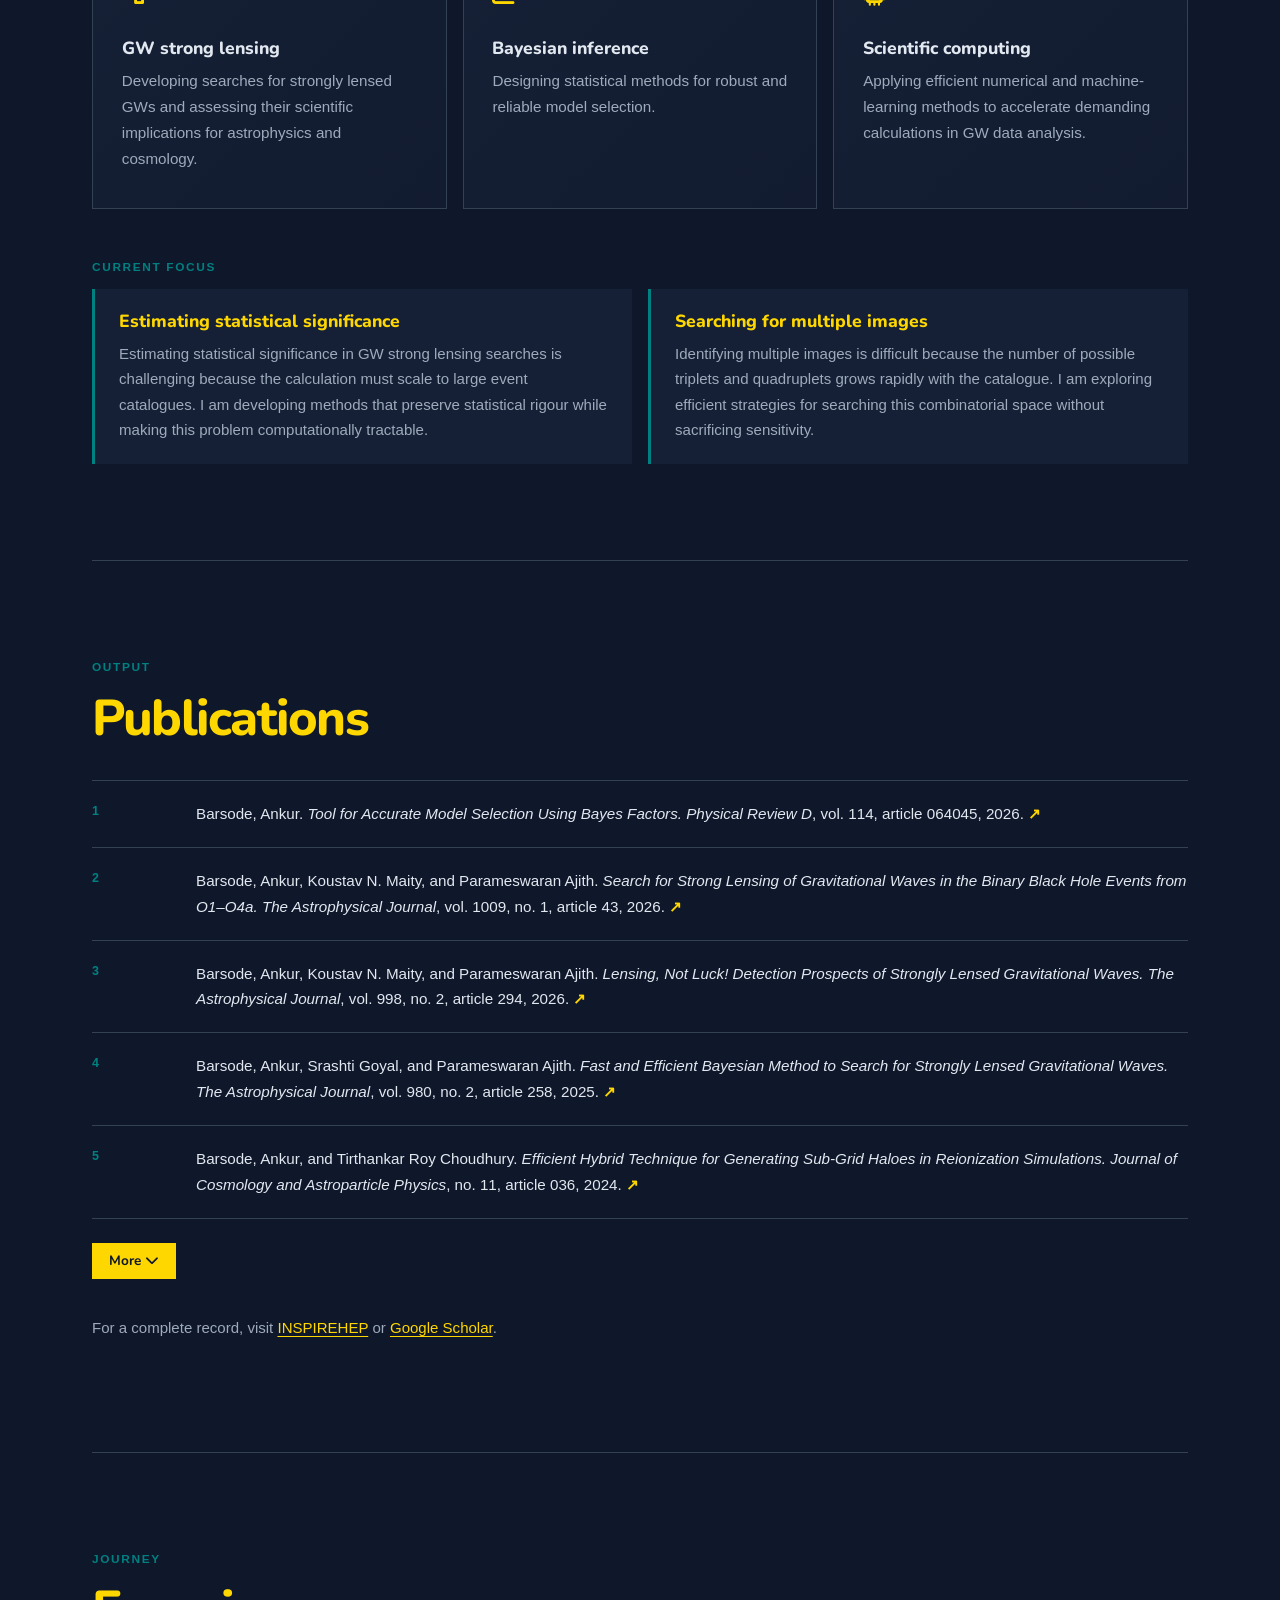
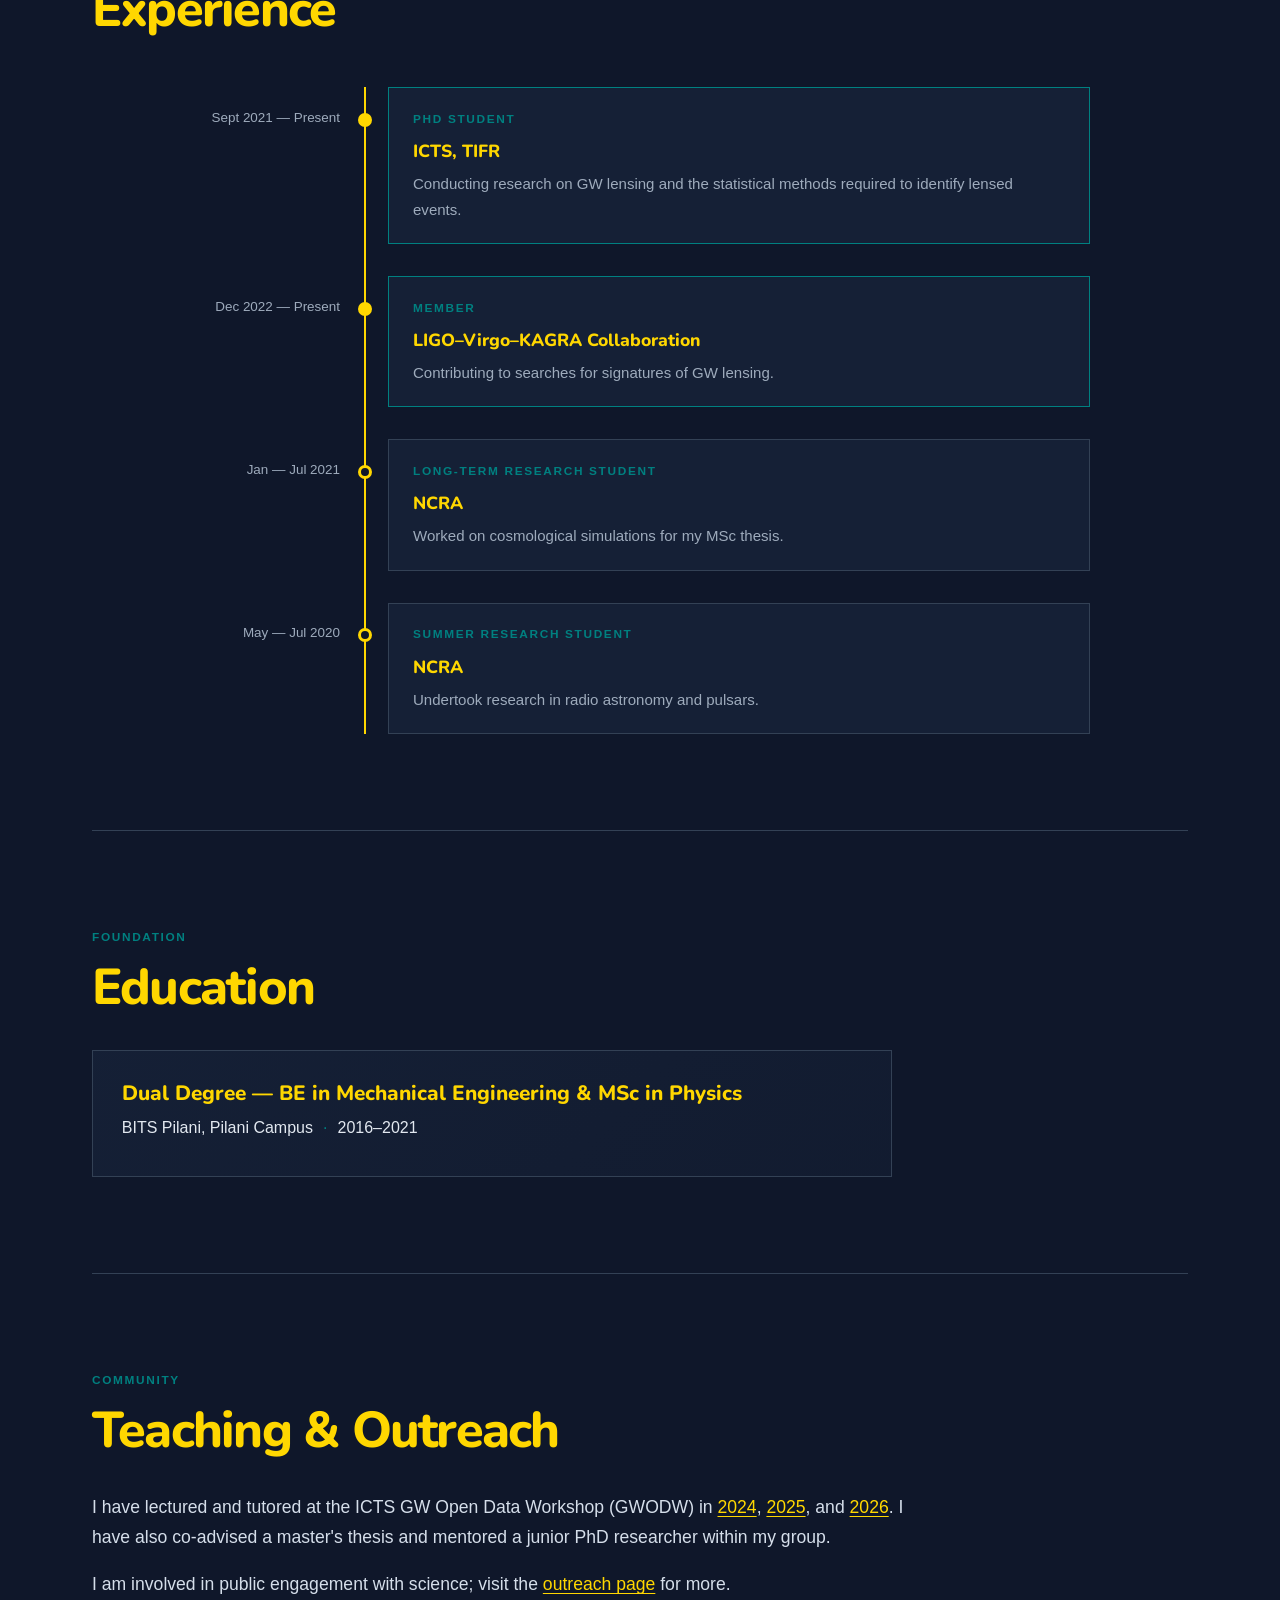
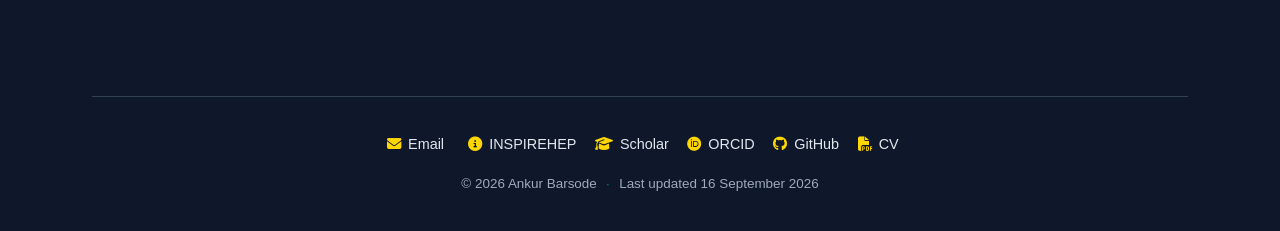
==== commit ead0a618: "Updated cv and publist" ====
--- a/index.html
+++ b/index.html
@@ -76,16 +76,17 @@
         <section id="publications" aria-labelledby="publications-title">
             <p class="section-kicker">Output</p><h2 id="publications-title">Publications</h2>
             <ol class="publication-list" id="publication-list">
-                <li><span>1</span><p>Barsode, Ankur, Koustav N. Maity, and Parameswaran Ajith. <em>Search for Strong Lensing of Gravitational Waves in the Binary Black Hole Events from O1–O4a.</em> <em>arXiv</em>, arXiv:2607.08466, 2026. <a href="https://arxiv.org/abs/2607.08466" target="_blank" rel="noopener noreferrer" aria-label="Open publication">↗</a></p></li>
-                <li><span>2</span><p>Barsode, Ankur. <em>BB Plot: A Tool for Accurate Model Selection Using Bayes Factors.</em> <em>arXiv</em>, arXiv:2605.10333, 2026. <a href="https://arxiv.org/abs/2605.10333" target="_blank" rel="noopener noreferrer" aria-label="Open publication">↗</a></p></li>
+                <li><span>1</span><p>Barsode, Ankur. <em>Tool for Accurate Model Selection Using Bayes Factors.</em> <em>Physical Review D</em>, vol. 114, article 064045, 2026. <a href="https://doi.org/10.1103/wv11-h53b" target="_blank" rel="noopener noreferrer" aria-label="Open publication">↗</a></p></li>
+                <li><span>2</span><p>Barsode, Ankur, Koustav N. Maity, and Parameswaran Ajith. <em>Search for Strong Lensing of Gravitational Waves in the Binary Black Hole Events from O1–O4a.</em> <em>The Astrophysical Journal</em>, vol. 1009, no. 1, article 43, 2026. <a href="https://doi.org/10.3847/1538-4357/ae9d69" target="_blank" rel="noopener noreferrer" aria-label="Open publication">↗</a></p></li>
                 <li><span>3</span><p>Barsode, Ankur, Koustav N. Maity, and Parameswaran Ajith. <em>Lensing, Not Luck! Detection Prospects of Strongly Lensed Gravitational Waves.</em> <em>The Astrophysical Journal</em>, vol. 998, no. 2, article 294, 2026. <a href="https://doi.org/10.3847/1538-4357/ae38c1" target="_blank" rel="noopener noreferrer" aria-label="Open publication">↗</a></p></li>
                 <li><span>4</span><p>Barsode, Ankur, Srashti Goyal, and Parameswaran Ajith. <em>Fast and Efficient Bayesian Method to Search for Strongly Lensed Gravitational Waves.</em> <em>The Astrophysical Journal</em>, vol. 980, no. 2, article 258, 2025. <a href="https://doi.org/10.3847/1538-4357/adae10" target="_blank" rel="noopener noreferrer" aria-label="Open publication">↗</a></p></li>
                 <li><span>5</span><p>Barsode, Ankur, and Tirthankar Roy Choudhury. <em>Efficient Hybrid Technique for Generating Sub-Grid Haloes in Reionization Simulations.</em> <em>Journal of Cosmology and Astroparticle Physics</em>, no. 11, article 036, 2024. <a href="https://doi.org/10.1088/1475-7516/2024/11/036" target="_blank" rel="noopener noreferrer" aria-label="Open publication">↗</a></p></li>
                 <li class="is-hidden"><span>6</span><p>Barsode, Ankur, S. J. Kapadia, and Parameswaran Ajith. <em>Constraints on Compact Dark Matter from the Nonobservation of Gravitational-Wave Strong Lensing.</em> <em>The Astrophysical Journal</em>, vol. 975, no. 1, article 48, 2024. <a href="https://doi.org/10.3847/1538-4357/ad77c4" target="_blank" rel="noopener noreferrer" aria-label="Open publication">↗</a></p></li>
                 <li class="is-hidden"><span>7</span><p>Barsode, Ankur, and Aneesh A. M. <em>Bypassing Traditional Molecular Dynamics with Artificial Neural Networks.</em> <em>AIP Conference Proceedings</em>, 2023. <a href="https://doi.org/10.1063/5.0127801" target="_blank" rel="noopener noreferrer" aria-label="Open publication">↗</a></p></li>
-                <li class="is-hidden"><span>8</span><p>Maity, Koustav N., Souvik Jana, Tejaswi Venumadhav, Ankur Barsode, and Parameswaran Ajith. <em>Strong Lensing Cosmography Using Binary-Black-Hole Mergers: Prospects for the Near Future.</em> <em>Physical Review D</em>, vol. 113, no. 10, article 103522, 2026. <a href="https://doi.org/10.1103/xq61-pqm6" target="_blank" rel="noopener noreferrer" aria-label="Open publication">↗</a></p></li>
-                <li class="is-hidden"><span>9</span><p>Wright, Mick, et al. <em>LensingFlow: An Automated Workflow for Gravitational Wave Lensing Analyses.</em> <em>RAS Techniques and Instruments</em>, vol. 5, article rzag003, 2026. <a href="https://doi.org/10.1093/rasti/rzag003" target="_blank" rel="noopener noreferrer" aria-label="Open publication">↗</a></p></li>
-                <li class="is-hidden"><span>10</span><p>The LIGO Scientific Collaboration, the Virgo Collaboration, and the KAGRA Collaboration. <em>GWTC-4.0: Searches for Gravitational-Wave Lensing Signatures.</em> <em>arXiv</em>, arXiv:2512.16347, 2025. <a href="https://arxiv.org/abs/2512.16347" target="_blank" rel="noopener noreferrer" aria-label="Open publication">↗</a></p></li>
+                <li class="is-hidden"><span>8</span><p>Maity, Koustav N., Souvik Jana, Ankur Barsode, Tejaswi Venumadhav, and Parameswaran Ajith. <em>Probing Dark Matter with Strongly Lensed Binary Black Hole Mergers: Prospects in the Near Future.</em> <em>arXiv</em>, arXiv:2609.05020, 2026. <a href="https://arxiv.org/abs/2609.05020" target="_blank" rel="noopener noreferrer" aria-label="Open publication">↗</a></p></li>
+                <li class="is-hidden"><span>9</span><p>Maity, Koustav N., Souvik Jana, Tejaswi Venumadhav, Ankur Barsode, and Parameswaran Ajith. <em>Strong Lensing Cosmography Using Binary-Black-Hole Mergers: Prospects for the Near Future.</em> <em>Physical Review D</em>, vol. 113, no. 10, article 103522, 2026. <a href="https://doi.org/10.1103/xq61-pqm6" target="_blank" rel="noopener noreferrer" aria-label="Open publication">↗</a></p></li>
+                <li class="is-hidden"><span>10</span><p>Wright, Mick, et al. <em>LensingFlow: An Automated Workflow for Gravitational Wave Lensing Analyses.</em> <em>RAS Techniques and Instruments</em>, vol. 5, article rzag003, 2026. <a href="https://doi.org/10.1093/rasti/rzag003" target="_blank" rel="noopener noreferrer" aria-label="Open publication">↗</a></p></li>
+                <li class="is-hidden"><span>11</span><p>The LIGO Scientific Collaboration, the Virgo Collaboration, and the KAGRA Collaboration. <em>GWTC-4.0: Searches for Gravitational-Wave Lensing Signatures.</em> <em>arXiv</em>, arXiv:2512.16347, 2025. <a href="https://arxiv.org/abs/2512.16347" target="_blank" rel="noopener noreferrer" aria-label="Open publication">↗</a></p></li>
             </ol>
             <button class="more-publications" id="more-publications" type="button" aria-expanded="false" aria-controls="publication-list">More <i class="fas fa-chevron-down" aria-hidden="true"></i></button>
             <p class="section-note">For a complete record, visit <a href="https://inspirehep.net/authors/3081663" target="_blank" rel="noopener noreferrer">INSPIREHEP</a> or <a href="https://scholar.google.com/citations?user=HiMMiqgAAAAJ&amp;hl=en" target="_blank" rel="noopener noreferrer">Google Scholar</a>.</p>
@@ -114,7 +115,7 @@
             <a href="https://github.com/anbarsode" target="_blank" rel="noopener noreferrer"><i class="fab fa-github" aria-hidden="true"></i> GitHub</a>
             <a href="cv.pdf" target="_blank" rel="noopener noreferrer"><i class="fas fa-file-pdf" aria-hidden="true"></i> CV</a>
         </div>
-        <p>© 2026 Ankur Barsode <span>·</span> Last updated 29 July 2026</p>
+        <p>© 2026 Ankur Barsode <span>·</span> Last updated 16 September 2026</p>
     </footer>
     <script>
         const user = "ankur.barsode", domain = "icts.res.in";
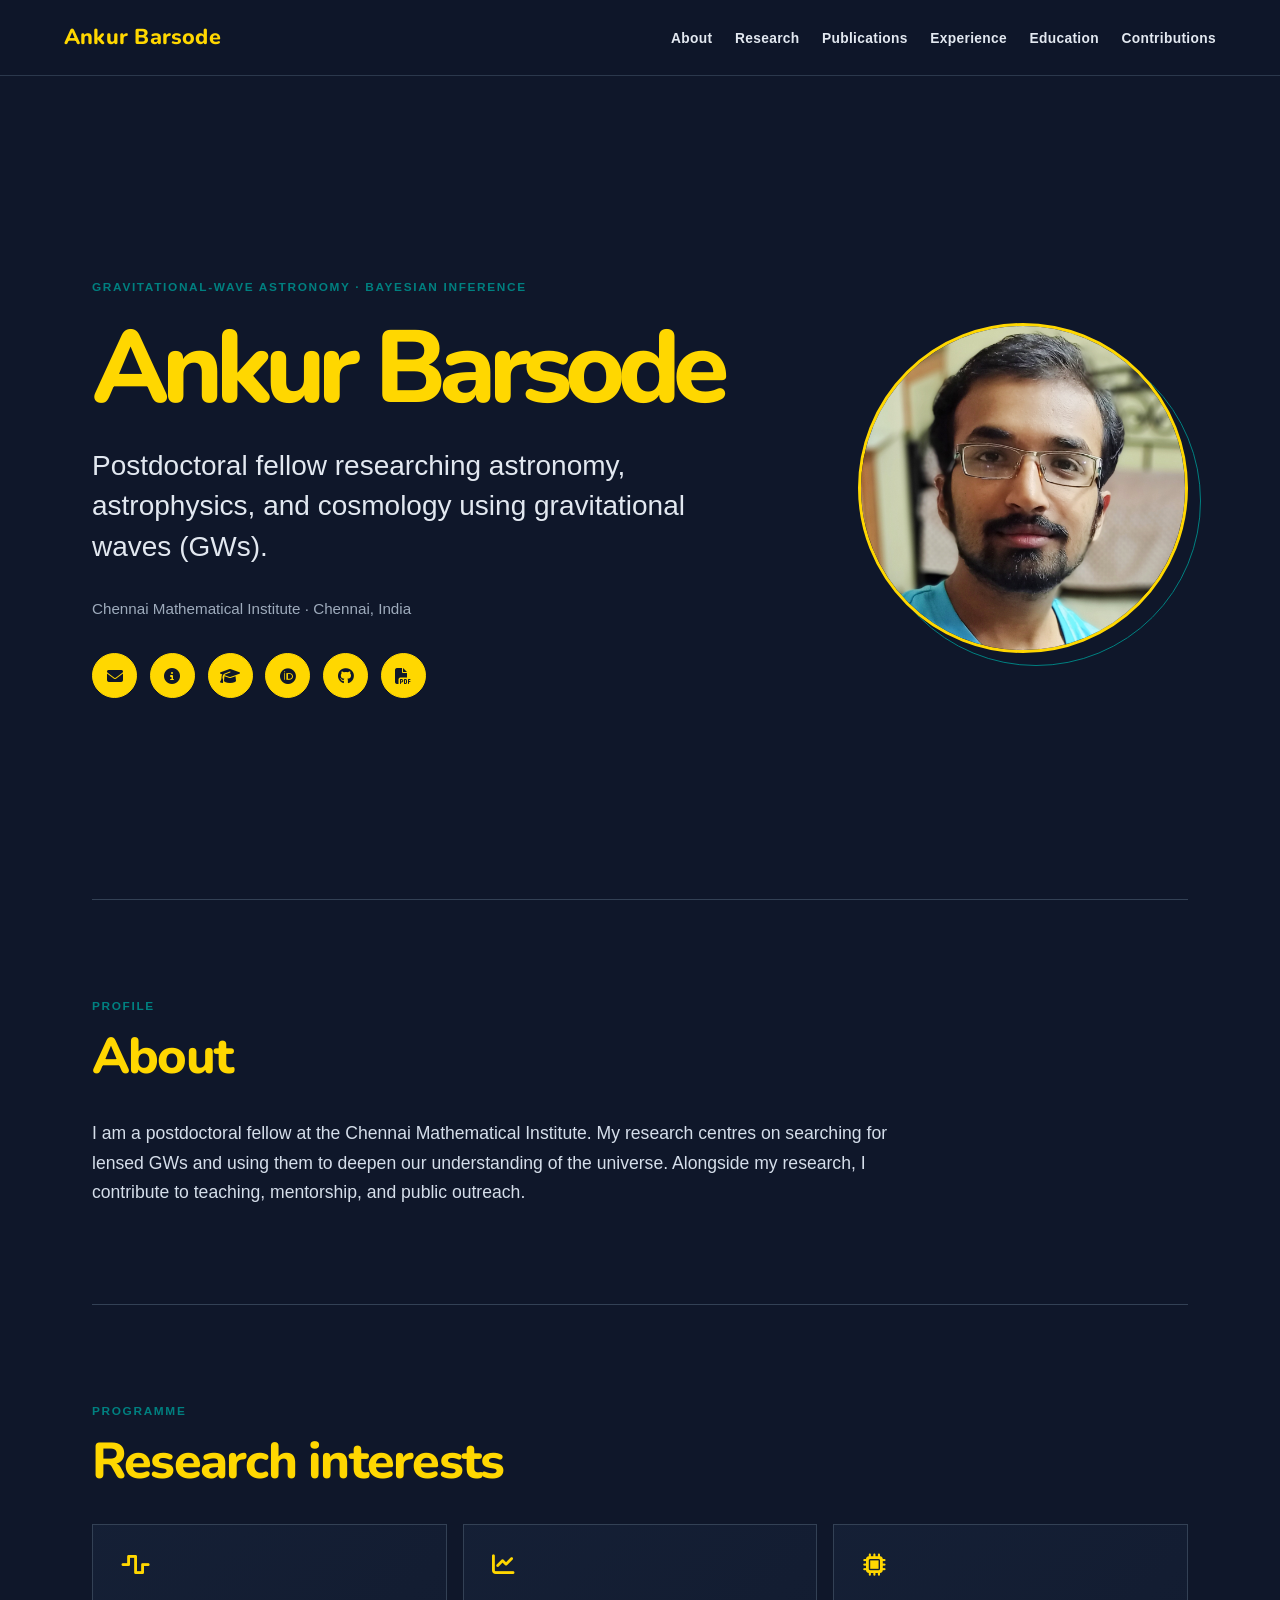
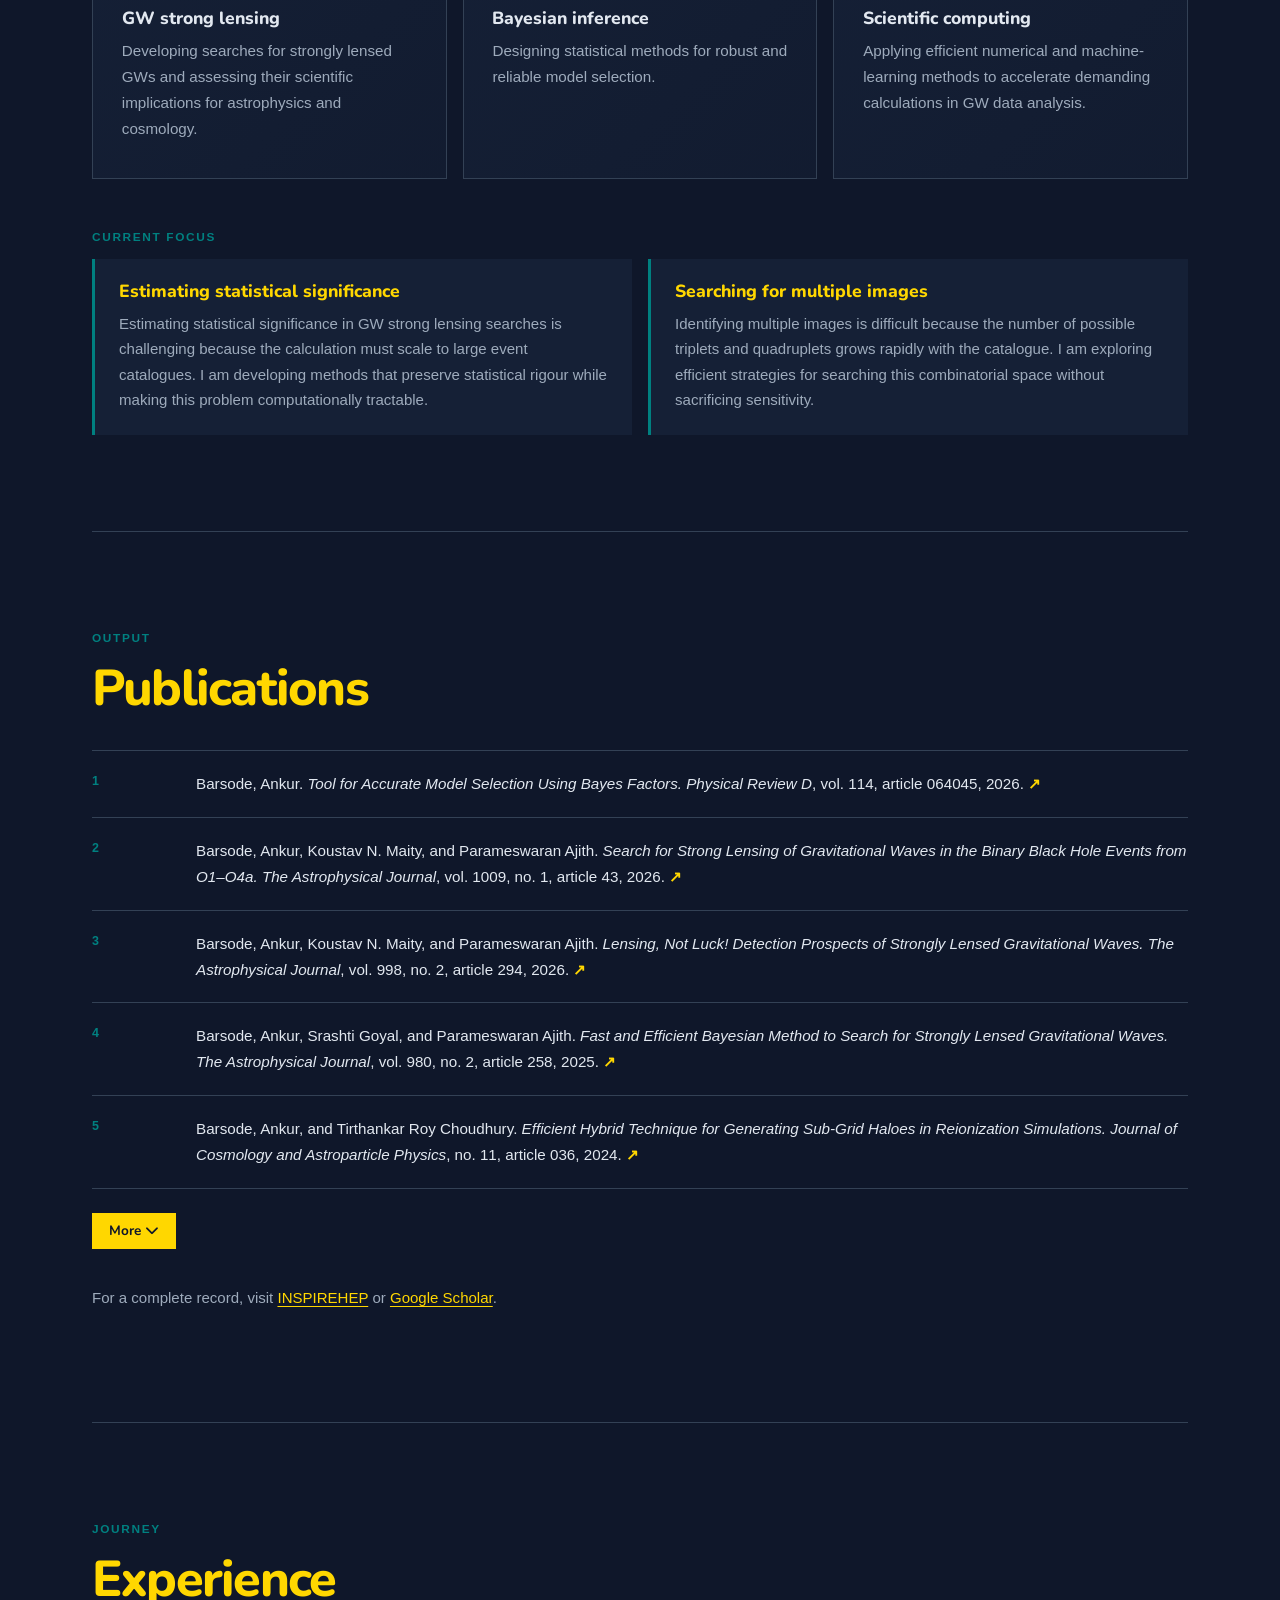
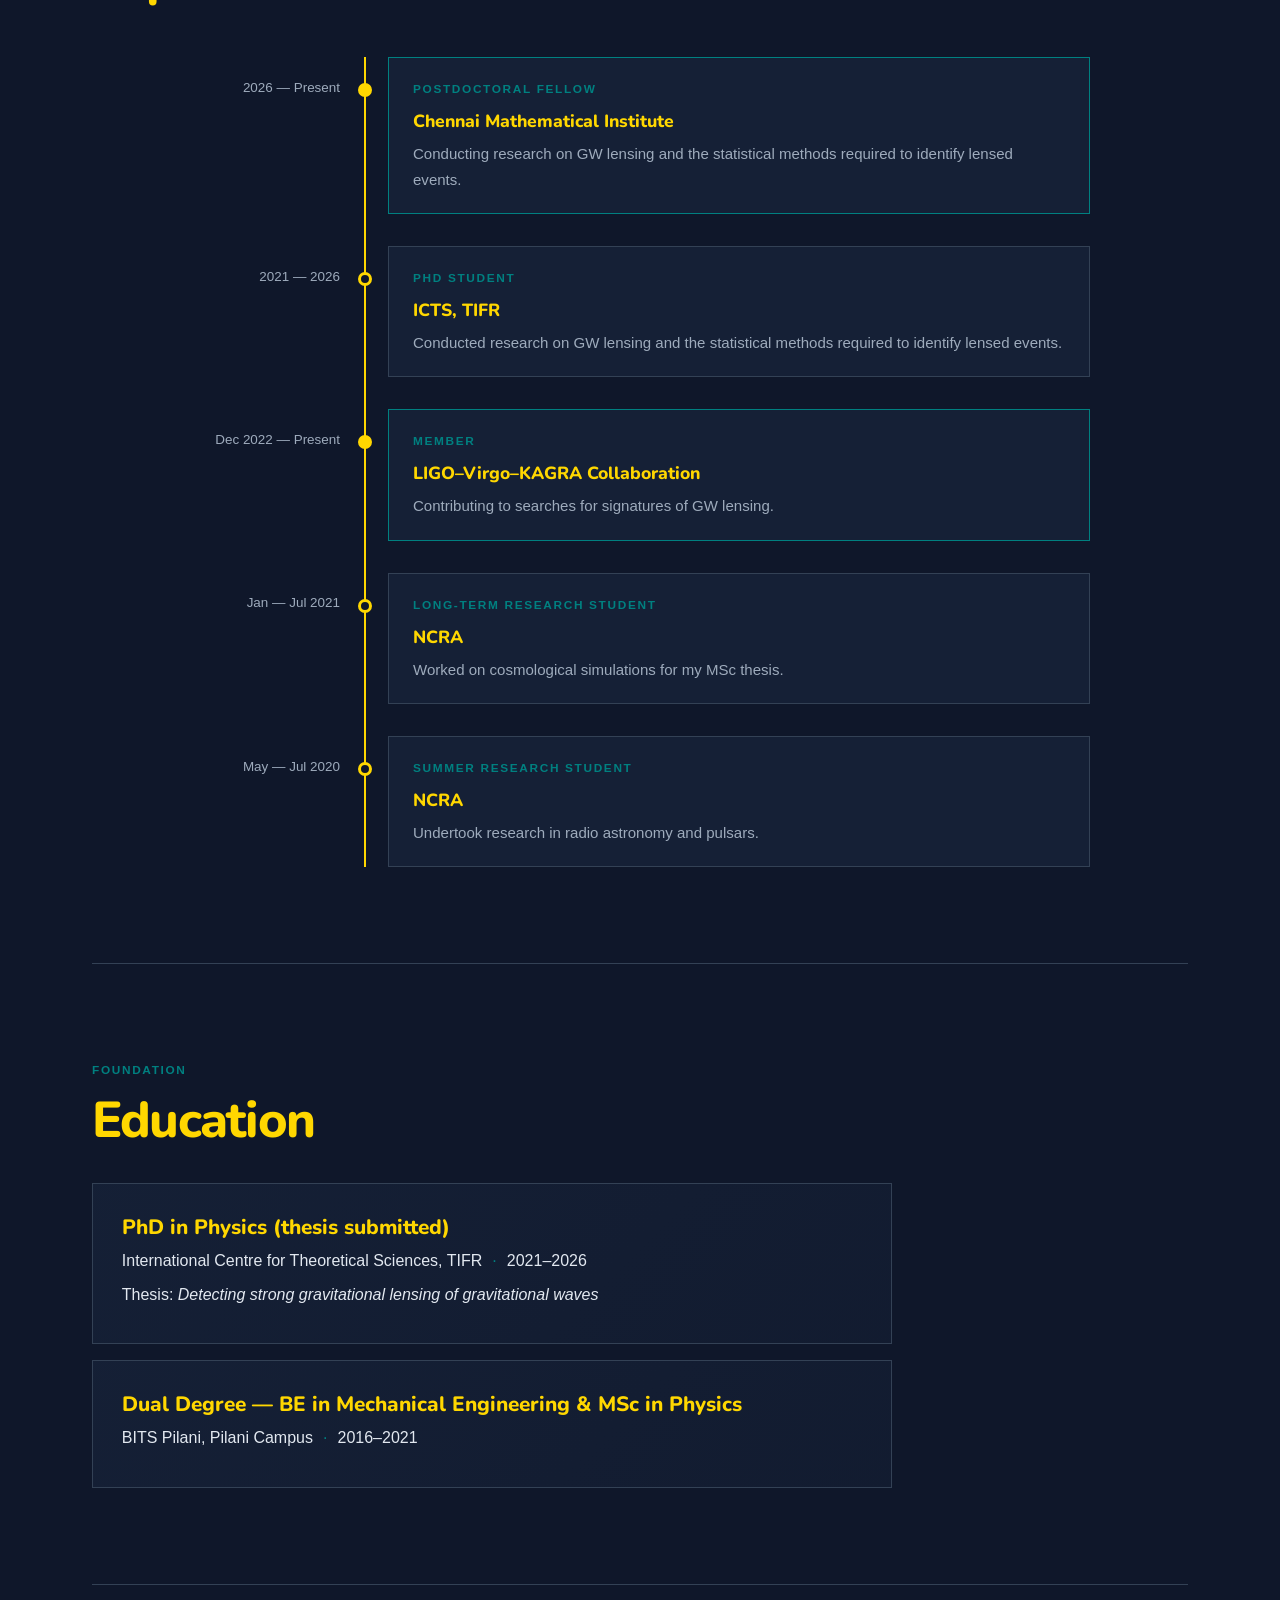
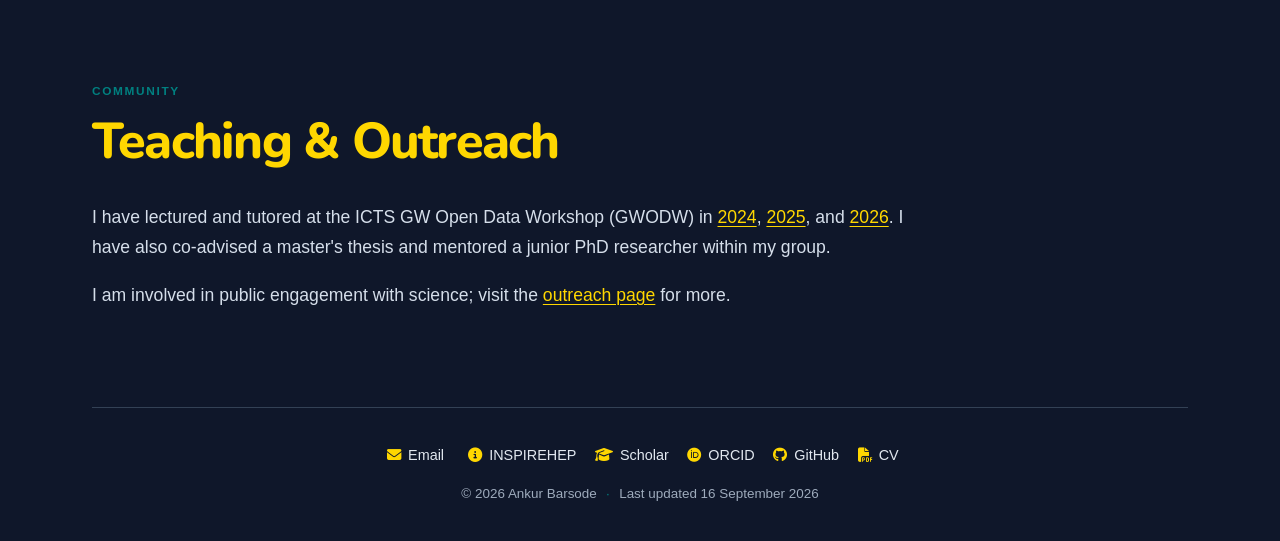
==== commit 111d9d1a: "Updated website" ====
--- a/index.html
+++ b/index.html
@@ -38,8 +38,8 @@
             <div class="intro-copy">
                 <p class="eyebrow">Gravitational-wave astronomy · Bayesian inference</p>
                 <h1 id="intro-title">Ankur Barsode</h1>
-                <p class="intro-lede">PhD student researching astronomy, astrophysics, and cosmology using gravitational waves (GWs).</p>
-                <p class="intro-affiliation">International Centre for Theoretical Sciences, Tata Institute of Fundamental Research · Bengaluru, India</p>
+                <p class="intro-lede">Postdoctoral fellow researching astronomy, astrophysics, and cosmology using gravitational waves (GWs).</p>
+                <p class="intro-affiliation">Chennai Mathematical Institute · Chennai, India</p>
                 <div class="social-links" aria-label="Professional links">
                     <span id="email-icon"><a href="#" title="Email" aria-label="Email"><i class="fas fa-envelope"></i></a></span>
                     <a href="https://inspirehep.net/authors/3081663" title="INSPIREHEP" aria-label="INSPIREHEP" target="_blank" rel="noopener noreferrer"><i class="fas fa-circle-info"></i></a>
@@ -54,7 +54,7 @@
 
         <section id="about" aria-labelledby="about-title">
             <p class="section-kicker">Profile</p><h2 id="about-title">About</h2>
-            <div class="prose wide"><p>I am a final-year PhD student at the International Centre for Theoretical Sciences (ICTS), a centre of the Tata Institute of Fundamental Research. My research centres on searching for lensed GWs and using them to deepen our understanding of the universe. Alongside my research, I contribute to teaching, mentorship, and public outreach.</p></div>
+            <div class="prose wide"><p>I am a postdoctoral fellow at the Chennai Mathematical Institute. My research centres on searching for lensed GWs and using them to deepen our understanding of the universe. Alongside my research, I contribute to teaching, mentorship, and public outreach.</p></div>
         </section>
 
         <section id="research" aria-labelledby="research-title">
@@ -95,14 +95,15 @@
         <section id="experience" aria-labelledby="experience-title">
             <p class="section-kicker">Journey</p><h2 id="experience-title">Experience</h2>
             <div class="experience-timeline">
-                <article class="timeline-entry current"><div class="timeline-date">Sept 2021 — Present</div><div class="timeline-card"><p class="role">PhD Student</p><h3>ICTS, TIFR</h3><p>Conducting research on GW lensing and the statistical methods required to identify lensed events.</p></div></article>
+                <article class="timeline-entry current"><div class="timeline-date">2026 — Present</div><div class="timeline-card"><p class="role">Postdoctoral Fellow</p><h3>Chennai Mathematical Institute</h3><p>Conducting research on GW lensing and the statistical methods required to identify lensed events.</p></div></article>
+                <article class="timeline-entry"><div class="timeline-date">2021 — 2026</div><div class="timeline-card"><p class="role">PhD Student</p><h3>ICTS, TIFR</h3><p>Conducted research on GW lensing and the statistical methods required to identify lensed events.</p></div></article>
                 <article class="timeline-entry current"><div class="timeline-date">Dec 2022 — Present</div><div class="timeline-card"><p class="role">Member</p><h3>LIGO–Virgo–KAGRA Collaboration</h3><p>Contributing to searches for signatures of GW lensing.</p></div></article>
                 <article class="timeline-entry"><div class="timeline-date">Jan — Jul 2021</div><div class="timeline-card"><p class="role">Long-term research student</p><h3>NCRA</h3><p>Worked on cosmological simulations for my MSc thesis.</p></div></article>
                 <article class="timeline-entry"><div class="timeline-date">May — Jul 2020</div><div class="timeline-card"><p class="role">Summer research student</p><h3>NCRA</h3><p>Undertook research in radio astronomy and pulsars.</p></div></article>
             </div>
         </section>
 
-        <section id="education" aria-labelledby="education-title"><p class="section-kicker">Foundation</p><h2 id="education-title">Education</h2><div class="education-card"><p class="degree">Dual Degree — BE in Mechanical Engineering &amp; MSc in Physics</p><p>BITS Pilani, Pilani Campus <span>·</span> 2016–2021</p></div></section>
+        <section id="education" aria-labelledby="education-title"><p class="section-kicker">Foundation</p><h2 id="education-title">Education</h2><div class="education-card"><p class="degree">PhD in Physics (thesis submitted)</p><p>International Centre for Theoretical Sciences, TIFR <span>·</span> 2021–2026</p><p>Thesis: <em>Detecting strong gravitational lensing of gravitational waves</em></p></div><div class="education-card"><p class="degree">Dual Degree — BE in Mechanical Engineering &amp; MSc in Physics</p><p>BITS Pilani, Pilani Campus <span>·</span> 2016–2021</p></div></section>
 
         <section id="contributions" aria-labelledby="contributions-title"><p class="section-kicker">Community</p><h2 id="contributions-title">Teaching &amp; Outreach</h2><div class="prose wide"><p>I have lectured and tutored at the ICTS GW Open Data Workshop (GWODW) in <a href="https://www.icts.res.in/discussion-meeting/gwodw2024" target="_blank" rel="noopener noreferrer">2024</a>, <a href="https://www.icts.res.in/discussion-meeting/gwodw25" target="_blank" rel="noopener noreferrer">2025</a>, and <a href="https://www.icts.res.in/discussion-meeting/GWODW2026" target="_blank" rel="noopener noreferrer">2026</a>. I have also co-advised a master's thesis and mentored a junior PhD researcher within my group.</p><p>I am involved in public engagement with science; visit the <a href="outreach.html">outreach page</a> for more.</p></div></section>
     </main>
--- a/style.css
+++ b/style.css
@@ -18,7 +18,7 @@
 .research-grid { display:grid; grid-template-columns:repeat(3,1fr); gap:1rem; }.research-grid article,.education-card { border:1px solid var(--border-color); background:linear-gradient(135deg,rgba(21,32,54,.95),rgba(21,32,54,.5)); padding:1.8rem; }.research-grid article { min-height:255px; }.research-grid i { color:var(--accent-gold); font-size:1.4rem; margin-bottom:2rem; }.research-grid p { color:var(--muted); font-size:.95rem; margin-bottom:0; }
 .publication-list { list-style:none; margin:0; padding:0; border-top:1px solid var(--border-color); }.publication-list li { display:grid; grid-template-columns:80px 1fr; gap:1.5rem; padding:1.25rem 0; border-bottom:1px solid var(--border-color); }.publication-list span { color:var(--accent-teal); font-size:.78rem; font-weight:800; letter-spacing:.1em; }.publication-list p { margin:0; font-size:.95rem; }.publication-list a { font-weight:800; text-decoration:none; }
 .experience-timeline { position:relative; max-width:900px; margin:3rem auto 0; }.experience-timeline::before { background:var(--accent-gold); content:""; height:100%; left:174px; position:absolute; top:0; width:2px; }.timeline-entry { display:grid; grid-template-columns:150px 1fr; gap:48px; position:relative; padding-bottom:2rem; }.timeline-entry:last-child { padding-bottom:0; }.timeline-date { color:var(--muted); font-size:.84rem; line-height:1.4; padding-top:1.35rem; text-align:right; }.timeline-card { border:1px solid var(--border-color); background:var(--panel); padding:1.3rem 1.5rem; position:relative; }.timeline-card::before { content:""; position:absolute; width:13px; height:13px; border-radius:50%; background:var(--bg-dark); border:3px solid var(--accent-gold); left:-31px; top:1.6rem; }.timeline-entry.current .timeline-card { border-color:var(--accent-teal); }.timeline-entry.current .timeline-card::before { background:var(--accent-gold); }.timeline-card h3 { color:var(--accent-gold); }.timeline-card p:last-child { color:var(--muted); font-size:.94rem; margin-bottom:0; }
-.education-card { max-width:800px; }.degree { color:var(--accent-gold); font-family:Georgia,serif; font-size:1.35rem; line-height:1.35; }.education-card p { margin-bottom:.4rem; }.education-card span,footer span { color:var(--accent-teal); padding:0 .35rem; }
+.education-card { max-width:800px; }.education-card + .education-card { margin-top:1rem; }.degree { color:var(--accent-gold); font-family:Georgia,serif; font-size:1.35rem; line-height:1.35; }.education-card p { margin-bottom:.4rem; }.education-card span,footer span { color:var(--accent-teal); padding:0 .35rem; }
 footer { padding:2.2rem 1rem; color:var(--muted); font-family:monospace; font-size:.76rem; text-align:center; } footer p { margin:0; }
 #top-btn { position:fixed; right:1.5rem; bottom:1.5rem; z-index:99; border:1px solid var(--accent-gold); background:var(--accent-gold); color:var(--bg-dark); cursor:pointer; width:34px; height:34px; opacity:0; pointer-events:none; transition:.2s; } #top-btn.visible { opacity:1; pointer-events:auto; } #top-btn:hover { background:var(--accent-teal); border-color:var(--accent-teal); color:var(--bg-dark); }
 @media (max-width:820px) { header { height:68px; } .menu-toggle { display:block; margin-left:auto; } nav ul { display:none; position:absolute; left:0; right:0; top:68px; padding:1rem 5vw 1.4rem; background:var(--bg-dark); border-bottom:1px solid var(--border-color); flex-direction:column; gap:.7rem; } nav ul.active { display:flex; } main { padding:0 1.35rem; } section { padding:4.4rem 0; scroll-margin-top:68px; }.profile-pic { width:min(62vw,260px); }.research-grid { grid-template-columns:1fr; }.research-grid article { min-height:0; }.research-grid i { margin-bottom:1.25rem; }.experience-timeline::before { left:7px; }.timeline-entry { grid-template-columns:1fr; gap:.5rem; padding-left:28px; }.timeline-date { padding:0; text-align:left; }.timeline-card::before { left:-28px; top:1.35rem; }.publication-list li { grid-template-columns:1fr; gap:.35rem; } }
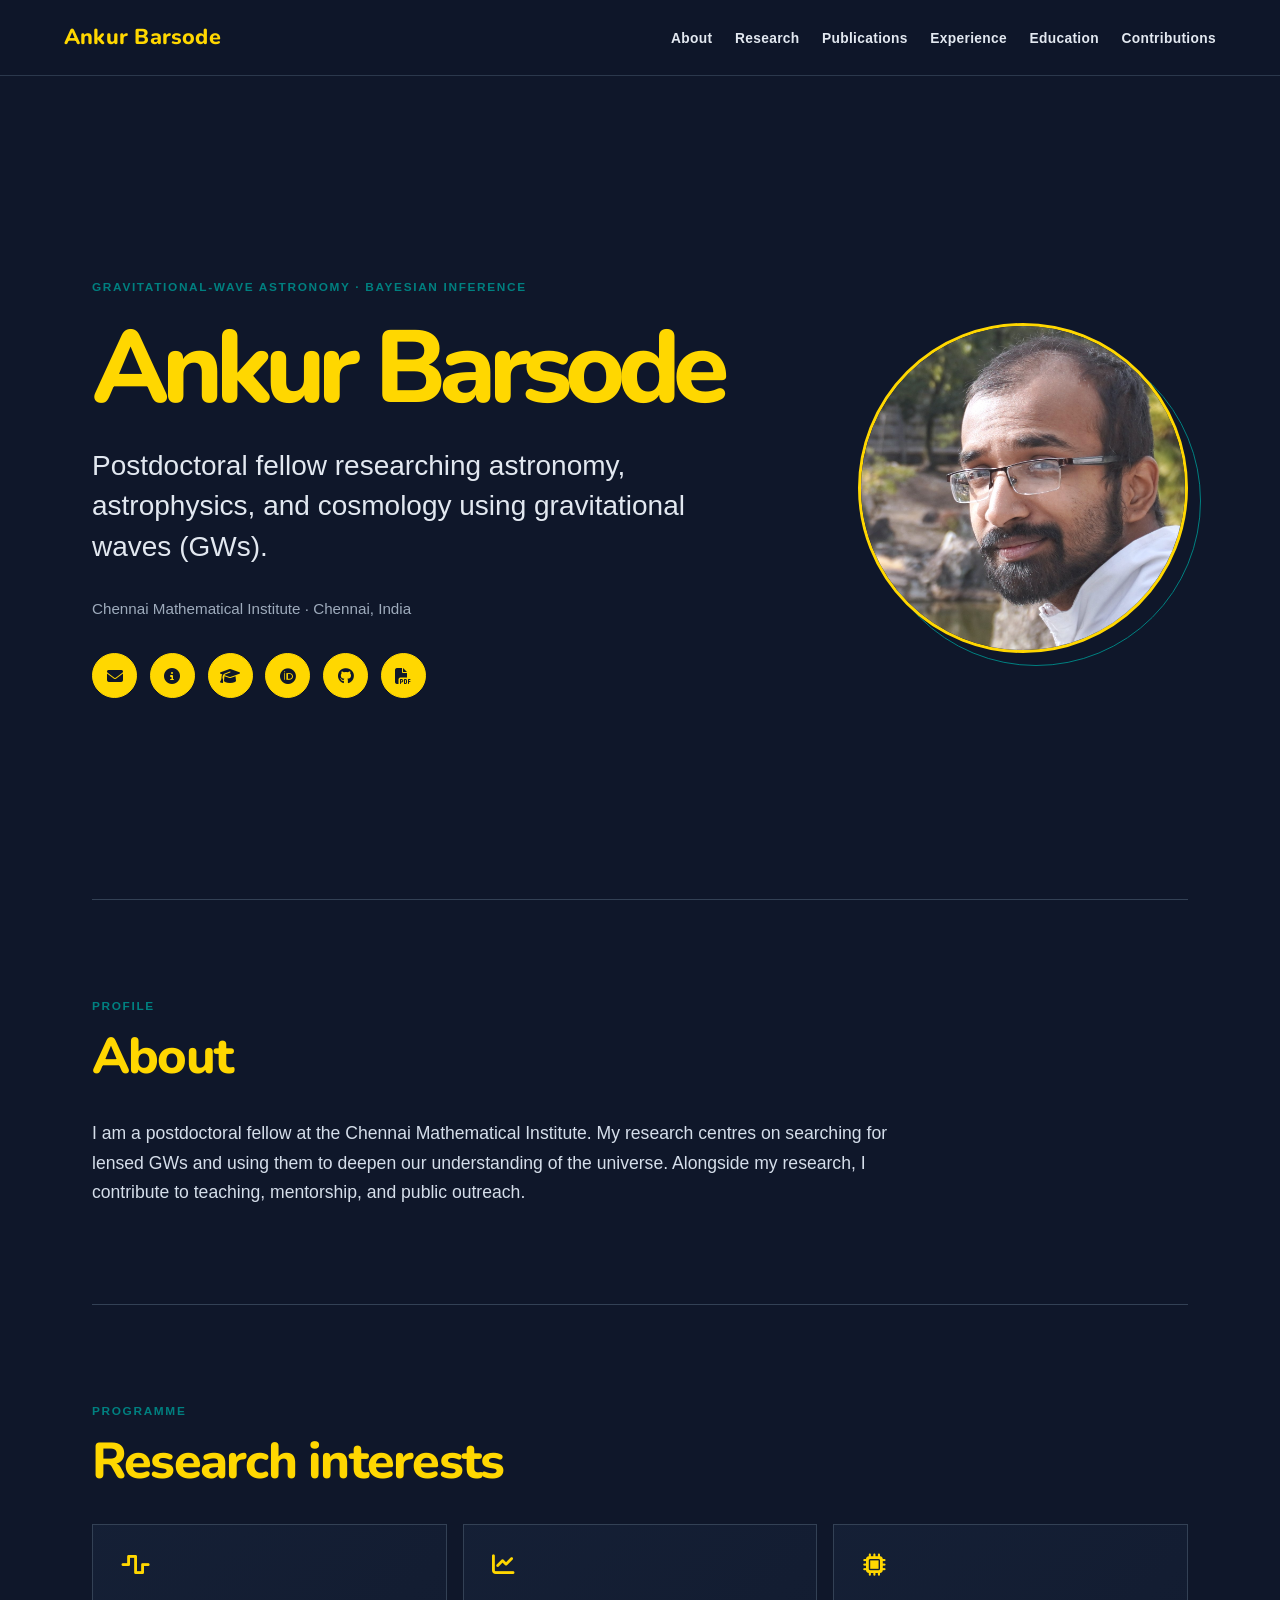
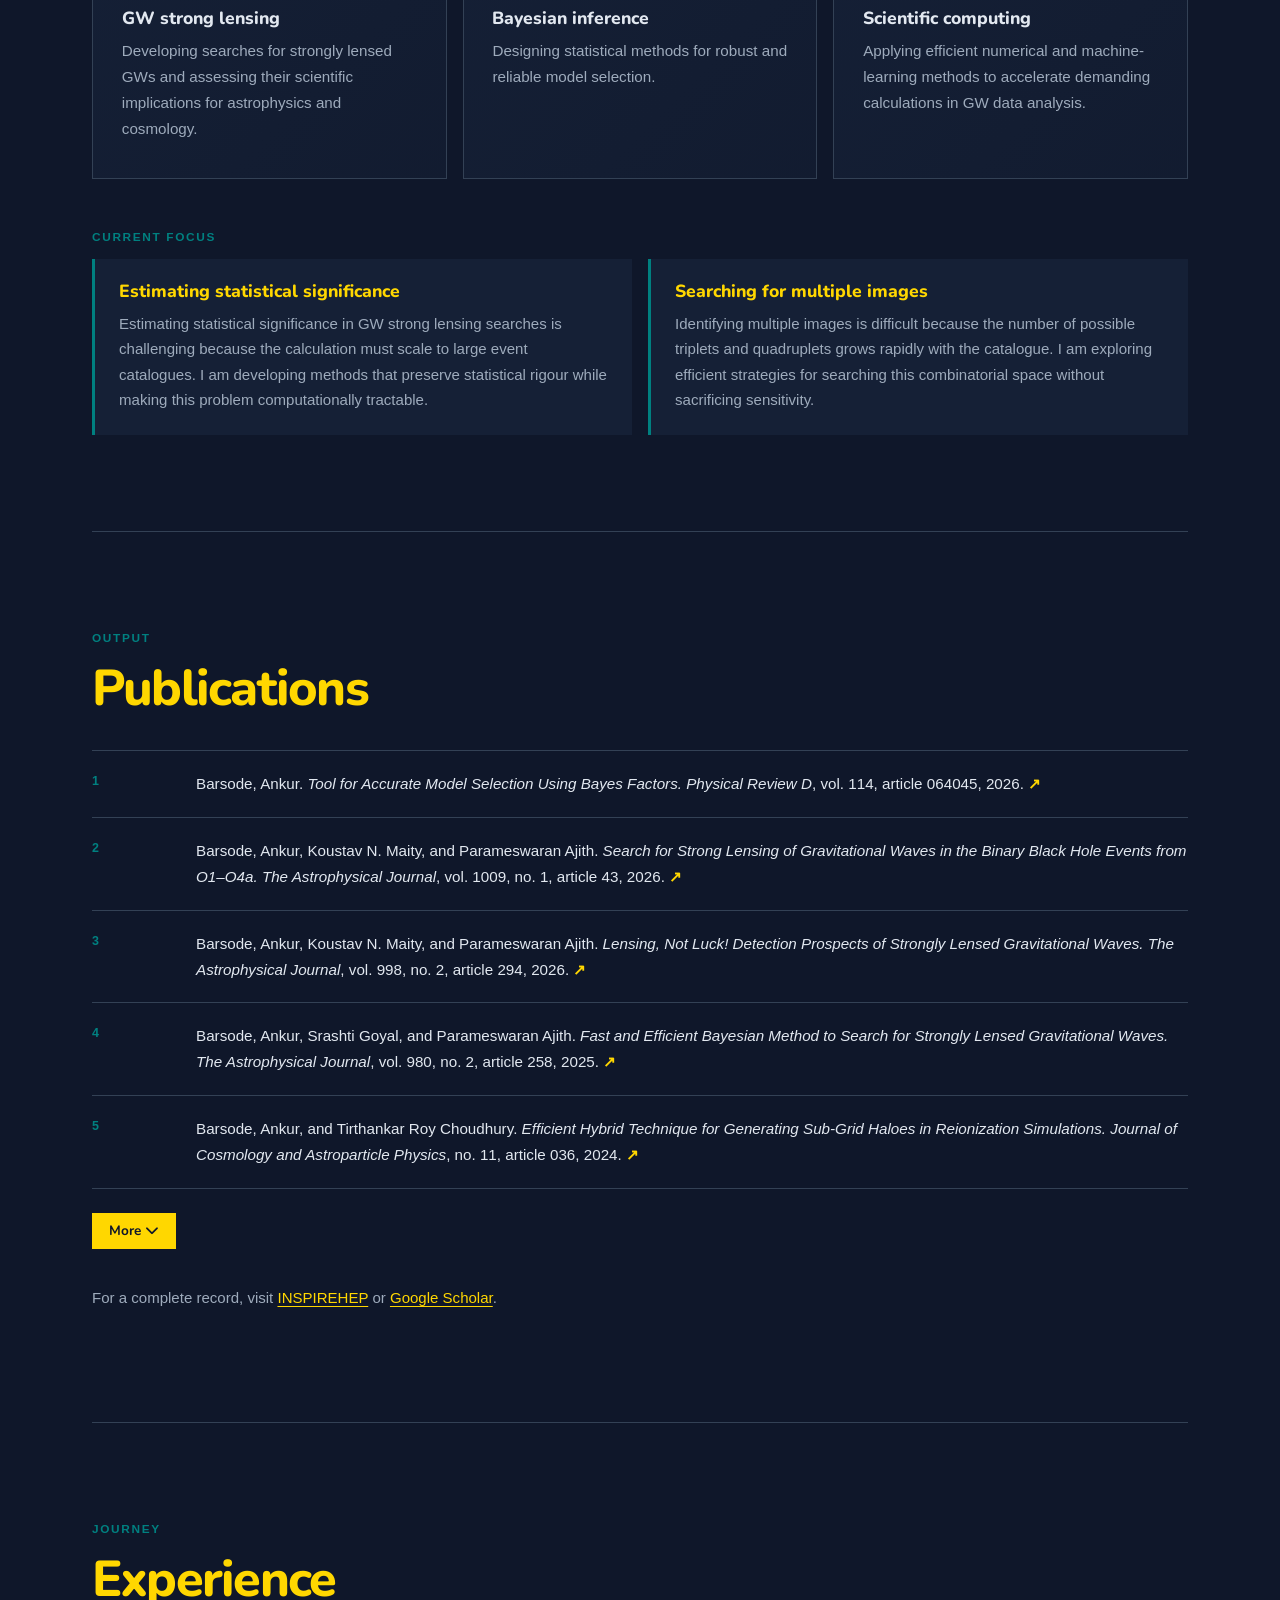
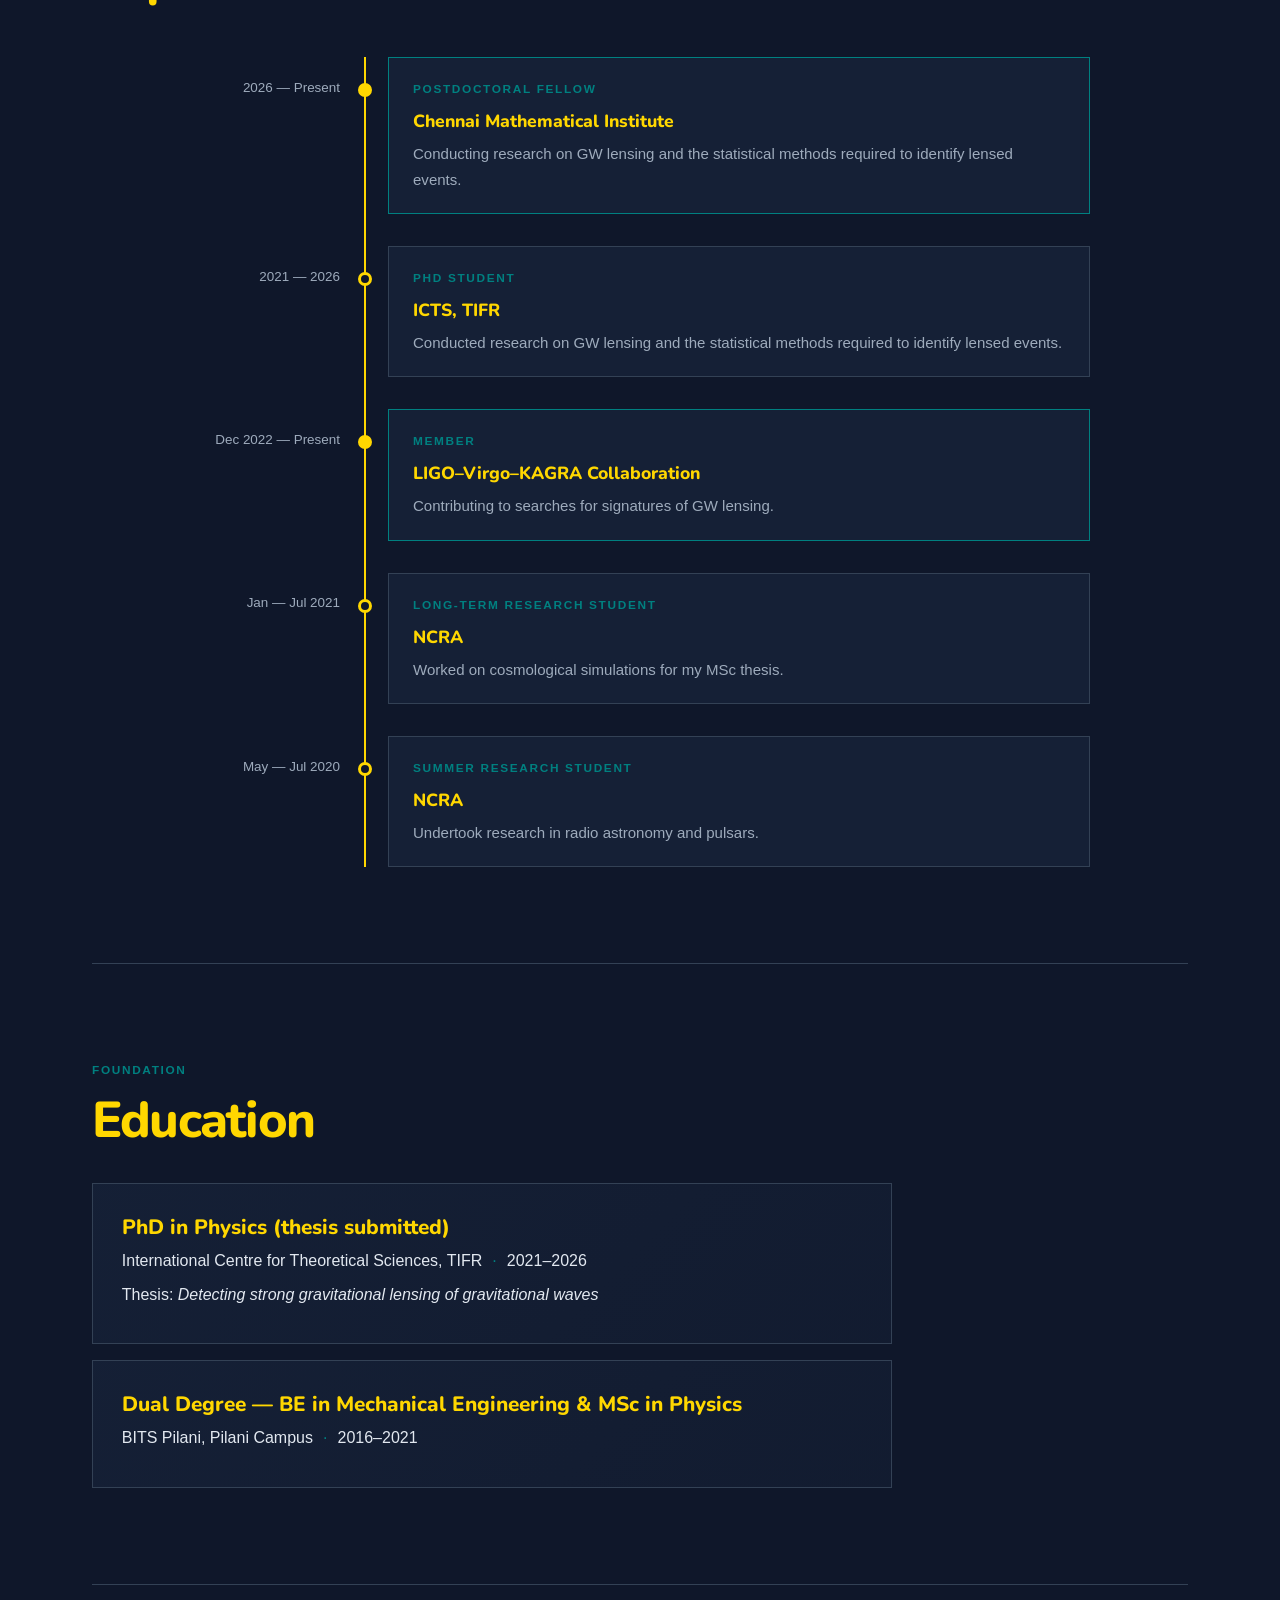
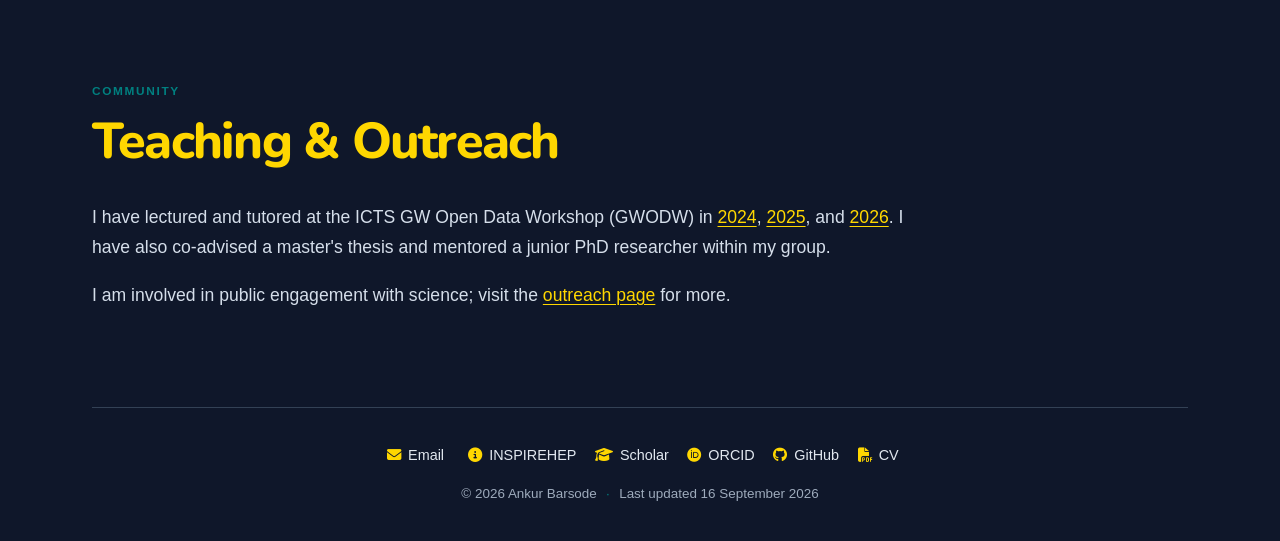
==== commit 9352eabd: "Updated CV with email and talks" ====
--- a/index.html
+++ b/index.html
@@ -119,7 +119,7 @@
         <p>© 2026 Ankur Barsode <span>·</span> Last updated 16 September 2026</p>
     </footer>
     <script>
-        const user = "ankur.barsode", domain = "icts.res.in";
+        const user = "abarsode", domain = "cmi.ac.in";
         document.getElementById("email-icon").innerHTML = `<a href="mailto:${user}@${domain}" title="Email" aria-label="Email"><i class="fas fa-envelope"></i></a>`;
         document.getElementById("footer-email").innerHTML = `<a href="mailto:${user}@${domain}"><i class="fas fa-envelope" aria-hidden="true"></i> Email</a>`;
         function toggleMenu() { const nav = document.getElementById("nav-links"), button = document.querySelector(".menu-toggle"); nav.classList.toggle("active"); button.setAttribute("aria-expanded", nav.classList.contains("active")); }
